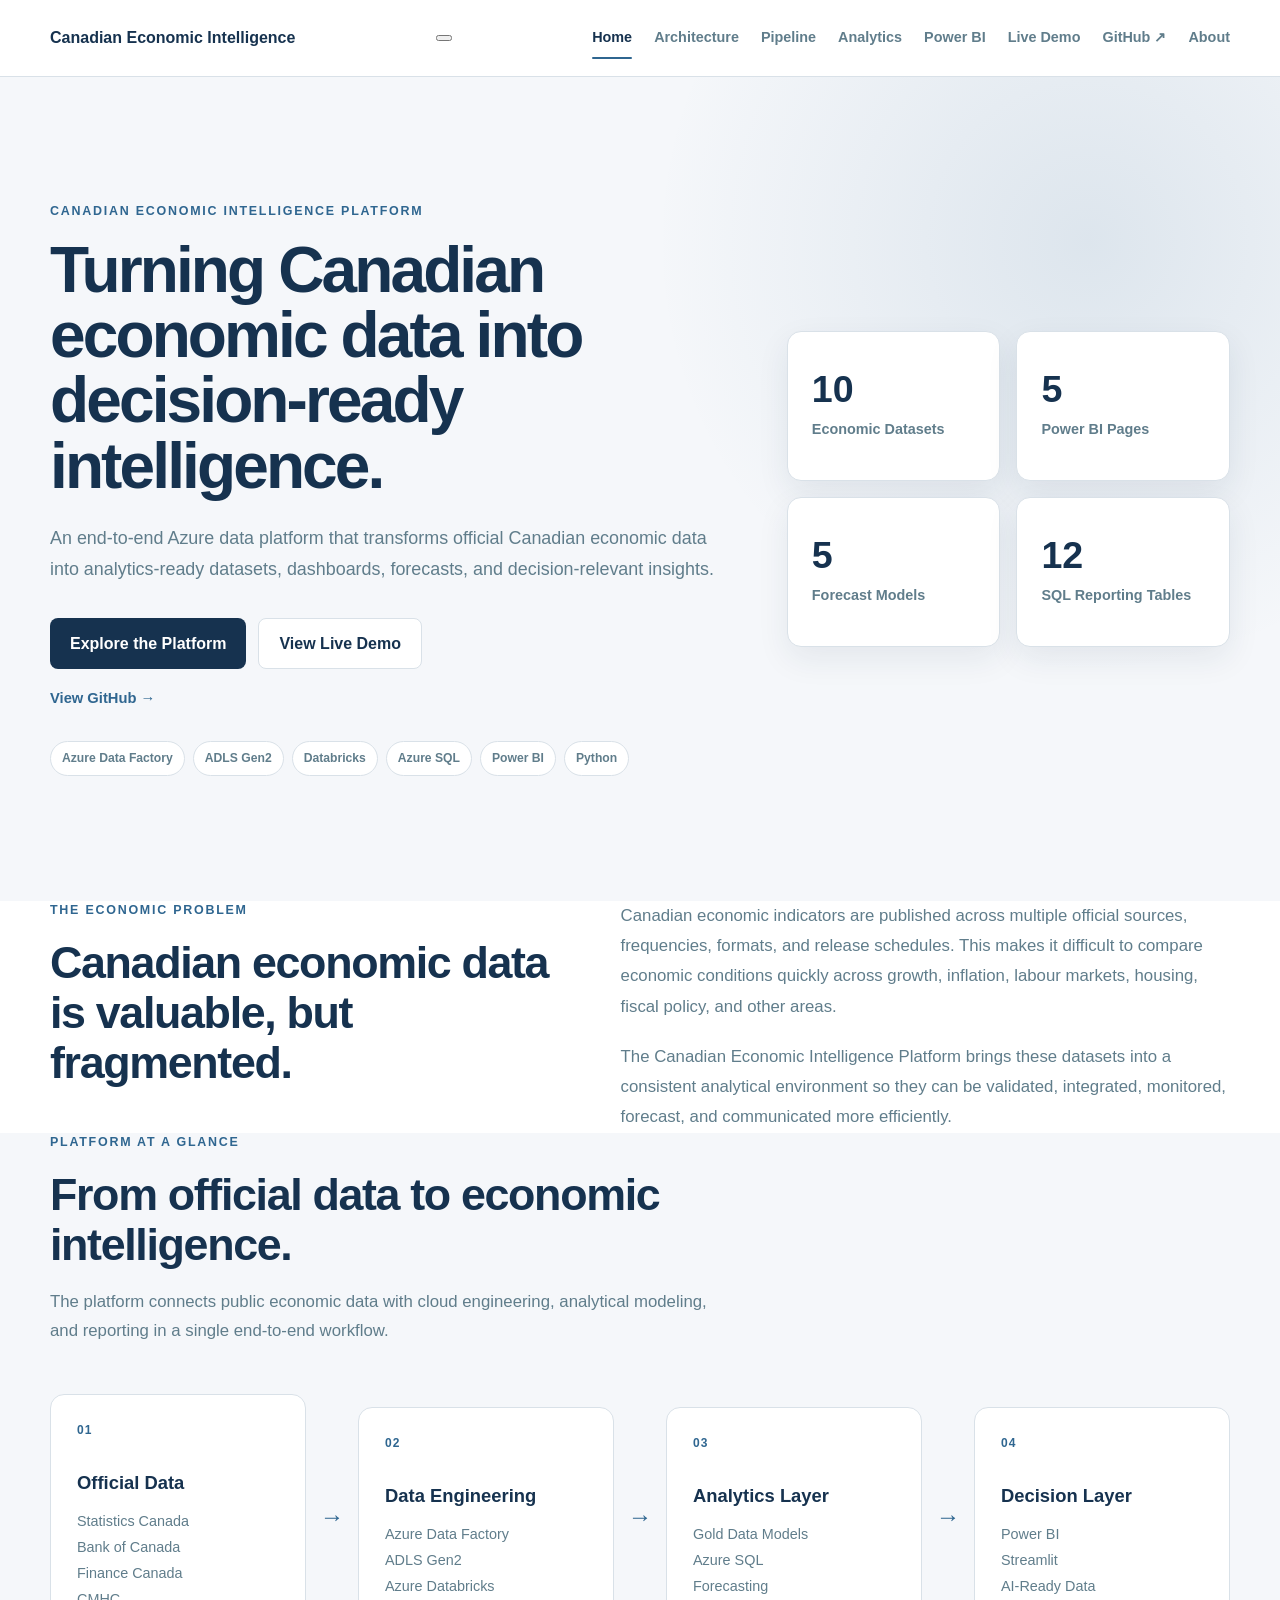
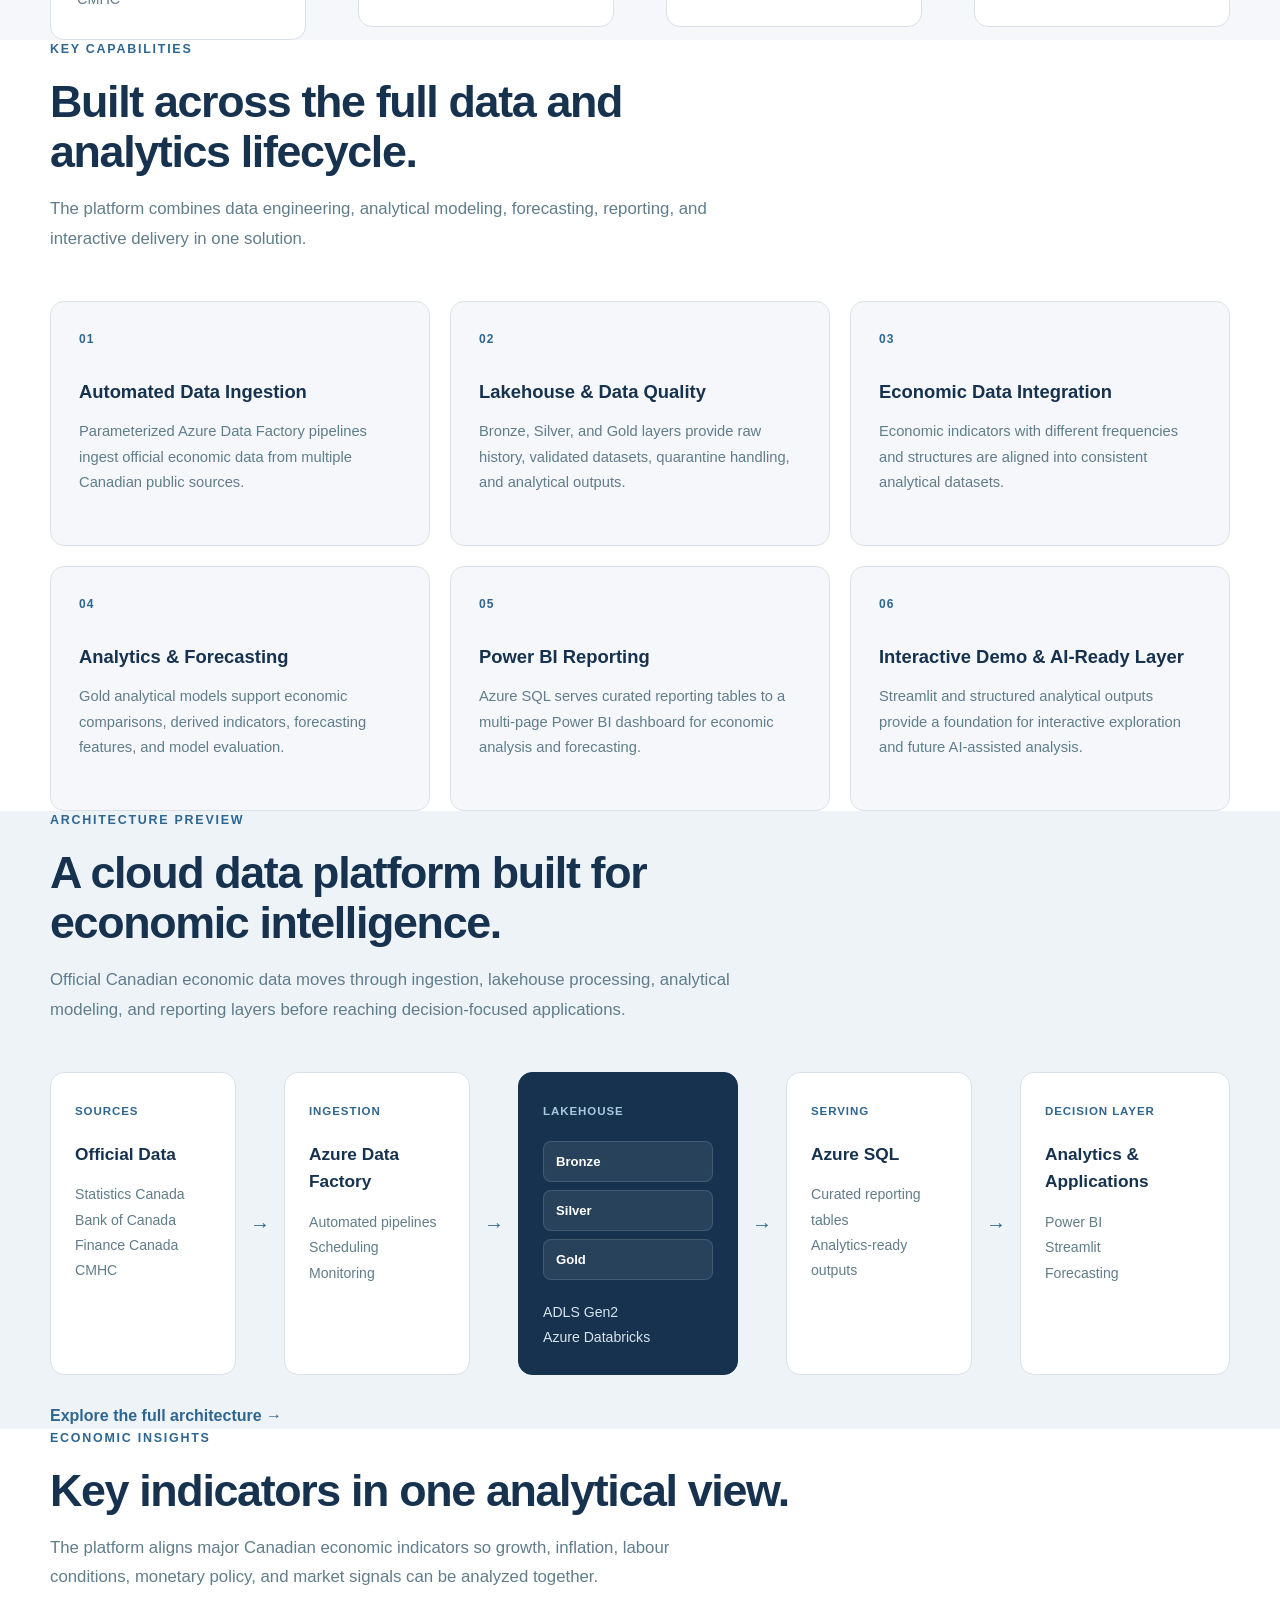
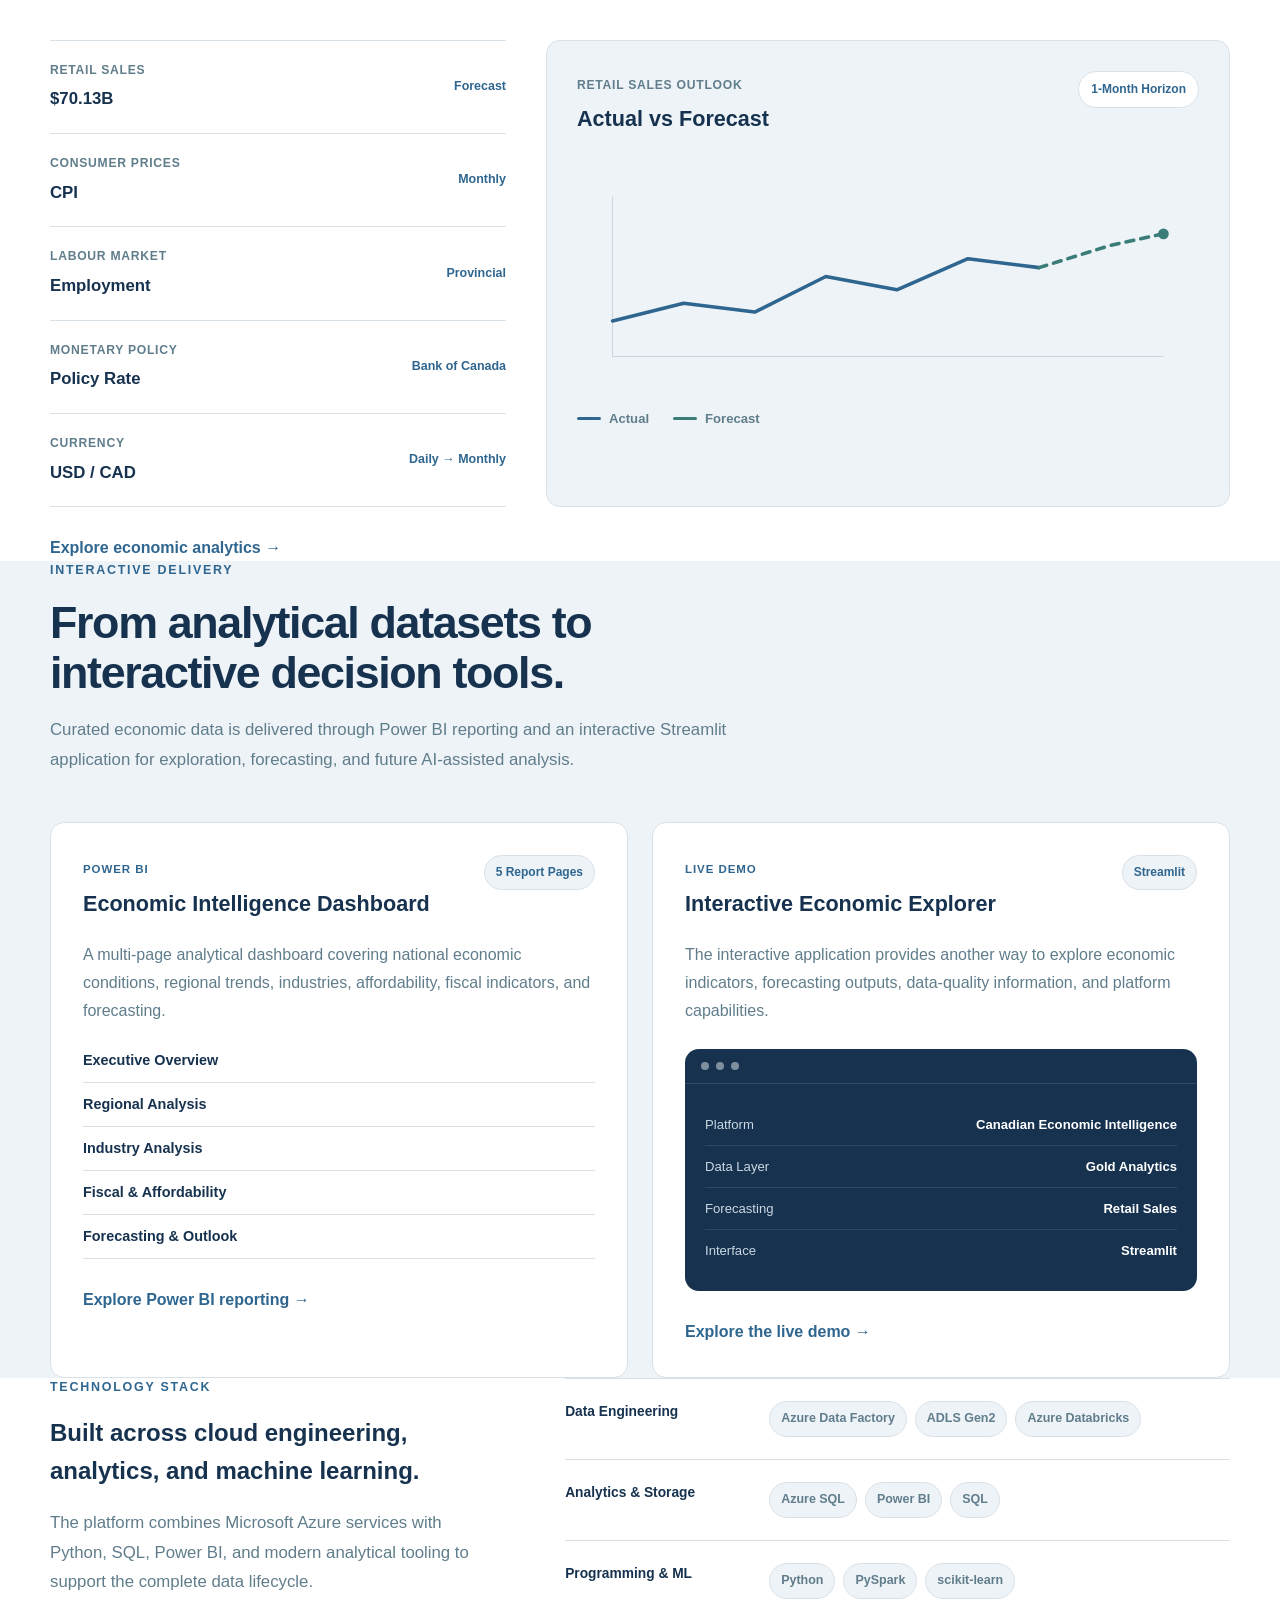
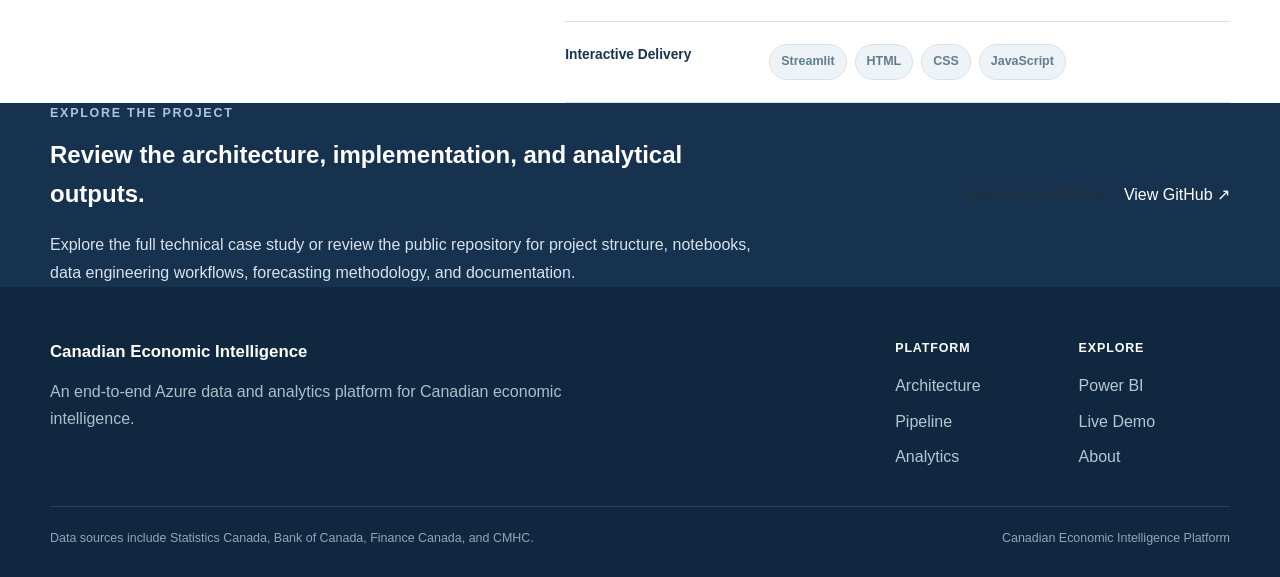
==== index.html @ cadb87ea "Add portfolio website and Streamlit app" ====
<!DOCTYPE html>
<html lang="en">
<head>
    <meta charset="UTF-8">
    <meta name="viewport" content="width=device-width, initial-scale=1.0">

    <!-- Page metadata -->
    <title>Canadian Economic Intelligence Platform</title>

    <meta
        name="description"
        content="An end-to-end Azure data platform transforming official Canadian economic data into analytics-ready datasets, dashboards, forecasts, and decision-relevant insights."
    >

    <!-- Global styles -->
    <link rel="stylesheet" href="assets/css/styles.css">
    <link rel="stylesheet" href="assets/css/animations.css">
    <link rel="stylesheet" href="assets/css/responsive.css">
</head>

<body>

    <!-- ======================================================
         Site Header and Primary Navigation
         ====================================================== -->
    <header class="site-header">
        <div class="container nav-container">

            <!-- Project brand -->
            <a href="index.html" class="brand">
                Canadian Economic Intelligence
            </a>

            <!-- Mobile navigation control -->
            <button
                class="mobile-menu-toggle"
                type="button"
                aria-label="Open navigation menu"
                aria-controls="main-navigation"
                aria-expanded="false"
            >
                <span></span>
                <span></span>
                <span></span>
            </button>

            <!-- Primary site navigation -->
            <nav
                class="main-nav"
                id="main-navigation"
                aria-label="Primary navigation"
            >
                <a href="index.html" class="active">Home</a>
                <a href="pages/architecture.html">Architecture</a>
                <a href="pages/pipeline.html">Pipeline</a>
                <a href="pages/analytics.html">Analytics</a>
                <a href="pages/powerbi.html">Power BI</a>
                <a href="pages/live-demo.html">Live Demo</a>

                <!-- External repository link -->
                <a
                    href="https://github.com/"
                    target="_blank"
                    rel="noopener noreferrer"
                >
                    GitHub ↗
                </a>

                <a href="pages/about.html">About</a>
            </nav>

        </div>
    </header>


    <!-- ======================================================
         Main Page Content
         ====================================================== -->
    <main>

        <!-- ==================================================
             Hero Section
             Introduces the platform, its purpose, and primary
             navigation actions.
             ================================================== -->
        <section class="hero">
            <div class="container hero-container">

                <!-- Main project introduction -->
                <div class="hero-content">

                    <p class="eyebrow">
                        CANADIAN ECONOMIC INTELLIGENCE PLATFORM
                    </p>

                    <h1>
                        Turning Canadian economic data into decision-ready intelligence.
                    </h1>

                    <p class="hero-description">
                        An end-to-end Azure data platform that transforms official
                        Canadian economic data into analytics-ready datasets,
                        dashboards, forecasts, and decision-relevant insights.
                    </p>

                    <!-- Primary platform actions -->
                    <div class="hero-actions">
                        <a href="#platform" class="btn btn-primary">
                            Explore the Platform
                        </a>

                        <a href="pages/live-demo.html" class="btn btn-secondary">
                            View Live Demo
                        </a>
                    </div>

                    <!-- Secondary repository access -->
                    <a
                        href="https://github.com/"
                        class="github-link"
                        target="_blank"
                        rel="noopener noreferrer"
                    >
                        View GitHub →
                    </a>

                    <!-- Core technologies used across the platform -->
                    <div class="technology-list">
                        <span>Azure Data Factory</span>
                        <span>ADLS Gen2</span>
                        <span>Databricks</span>
                        <span>Azure SQL</span>
                        <span>Power BI</span>
                        <span>Python</span>
                    </div>

                </div>


                <!-- Project summary metrics -->
                <div class="hero-summary">

                    <div class="summary-card">
                        <strong>10</strong>
                        <span>Economic Datasets</span>
                    </div>

                    <div class="summary-card">
                        <strong>5</strong>
                        <span>Power BI Pages</span>
                    </div>

                    <div class="summary-card">
                        <strong>5</strong>
                        <span>Forecast Models</span>
                    </div>

                    <div class="summary-card">
                        <strong>12</strong>
                        <span>SQL Reporting Tables</span>
                    </div>

                </div>

            </div>
        </section>


        <!-- ==================================================
             Economic Problem
             Defines the data fragmentation problem addressed
             by the platform.
             ================================================== -->
        <section class="problem-section">
            <div class="container problem-container">

                <div class="section-heading">

                    <p class="eyebrow">
                        THE ECONOMIC PROBLEM
                    </p>

                    <h2>
                        Canadian economic data is valuable, but fragmented.
                    </h2>

                </div>


                <div class="problem-content">

                    <p>
                        Canadian economic indicators are published across multiple
                        official sources, frequencies, formats, and release schedules.
                        This makes it difficult to compare economic conditions quickly
                        across growth, inflation, labour markets, housing, fiscal policy,
                        and other areas.
                    </p>

                    <p>
                        The Canadian Economic Intelligence Platform brings these datasets
                        into a consistent analytical environment so they can be validated,
                        integrated, monitored, forecast, and communicated more efficiently.
                    </p>

                </div>

            </div>
        </section>


        <!-- ======================================================
             Platform at a glance
             ====================================================== -->
        <section class="platform-section" id="platform">
            <div class="container">

                <div class="section-heading platform-heading">
                    <p class="eyebrow">
                        PLATFORM AT A GLANCE
                    </p>

                    <h2>
                        From official data to economic intelligence.
                    </h2>

                    <p class="section-description">
                        The platform connects public economic data with cloud engineering,
                        analytical modeling, and reporting in a single end-to-end workflow.
                    </p>
                </div>

                <div class="platform-flow">

                    <article class="platform-stage">
                        <span class="stage-number">01</span>

                        <h3>Official Data</h3>

                        <p>
                            Statistics Canada<br>
                            Bank of Canada<br>
                            Finance Canada<br>
                            CMHC
                        </p>
                    </article>

                    <div class="flow-arrow" aria-hidden="true">
                        →
                    </div>

                    <article class="platform-stage">
                        <span class="stage-number">02</span>

                        <h3>Data Engineering</h3>

                        <p>
                            Azure Data Factory<br>
                            ADLS Gen2<br>
                            Azure Databricks
                        </p>
                    </article>

                    <div class="flow-arrow" aria-hidden="true">
                        →
                    </div>

                    <article class="platform-stage">
                        <span class="stage-number">03</span>

                        <h3>Analytics Layer</h3>

                        <p>
                            Gold Data Models<br>
                            Azure SQL<br>
                            Forecasting
                        </p>
                    </article>

                    <div class="flow-arrow" aria-hidden="true">
                        →
                    </div>

                    <article class="platform-stage">
                        <span class="stage-number">04</span>

                        <h3>Decision Layer</h3>

                        <p>
                            Power BI<br>
                            Streamlit<br>
                            AI-Ready Data
                        </p>
                    </article>

                </div>

            </div>
        </section>


        <!-- ======================================================
             Key capabilities
             ====================================================== -->
        <section class="capabilities-section">
            <div class="container">

                <div class="section-heading capabilities-heading">
                    <p class="eyebrow">
                        KEY CAPABILITIES
                    </p>

                    <h2>
                        Built across the full data and analytics lifecycle.
                    </h2>

                    <p class="section-description">
                        The platform combines data engineering, analytical modeling,
                        forecasting, reporting, and interactive delivery in one solution.
                    </p>
                </div>

                <div class="capabilities-grid">

                    <article class="capability-card">
                        <span class="capability-number">01</span>

                        <h3>
                            Automated Data Ingestion
                        </h3>

                        <p>
                            Parameterized Azure Data Factory pipelines ingest official
                            economic data from multiple Canadian public sources.
                        </p>
                    </article>

                    <article class="capability-card">
                        <span class="capability-number">02</span>

                        <h3>
                            Lakehouse &amp; Data Quality
                        </h3>

                        <p>
                            Bronze, Silver, and Gold layers provide raw history,
                            validated datasets, quarantine handling, and analytical outputs.
                        </p>
                    </article>

                    <article class="capability-card">
                        <span class="capability-number">03</span>

                        <h3>
                            Economic Data Integration
                        </h3>

                        <p>
                            Economic indicators with different frequencies and structures
                            are aligned into consistent analytical datasets.
                        </p>
                    </article>

                    <article class="capability-card">
                        <span class="capability-number">04</span>

                        <h3>
                            Analytics &amp; Forecasting
                        </h3>

                        <p>
                            Gold analytical models support economic comparisons,
                            derived indicators, forecasting features, and model evaluation.
                        </p>
                    </article>

                    <article class="capability-card">
                        <span class="capability-number">05</span>

                        <h3>
                            Power BI Reporting
                        </h3>

                        <p>
                            Azure SQL serves curated reporting tables to a multi-page
                            Power BI dashboard for economic analysis and forecasting.
                        </p>
                    </article>

                    <article class="capability-card">
                        <span class="capability-number">06</span>

                        <h3>
                            Interactive Demo &amp; AI-Ready Layer
                        </h3>

                        <p>
                            Streamlit and structured analytical outputs provide a foundation
                            for interactive exploration and future AI-assisted analysis.
                        </p>
                    </article>

                </div>

            </div>
        </section>

                <!-- ======================================================
             Architecture Preview
             Summarizes the end-to-end cloud data flow from
             official sources to analytical applications.
             ====================================================== -->
        <section class="architecture-preview">
            <div class="container">

                <div class="section-heading architecture-preview-heading">
                    <p class="eyebrow">
                        ARCHITECTURE PREVIEW
                    </p>

                    <h2>
                        A cloud data platform built for economic intelligence.
                    </h2>

                    <p class="section-description">
                        Official Canadian economic data moves through ingestion,
                        lakehouse processing, analytical modeling, and reporting layers
                        before reaching decision-focused applications.
                    </p>
                </div>

                <div class="architecture-flow">

                    <div class="architecture-node">
                        <span class="architecture-label">
                            Sources
                        </span>

                        <h3>
                            Official Data
                        </h3>

                        <p>
                            Statistics Canada<br>
                            Bank of Canada<br>
                            Finance Canada<br>
                            CMHC
                        </p>
                    </div>

                    <div class="architecture-connector" aria-hidden="true">
                        <span>→</span>
                    </div>

                    <div class="architecture-node">
                        <span class="architecture-label">
                            Ingestion
                        </span>

                        <h3>
                            Azure Data Factory
                        </h3>

                        <p>
                            Automated pipelines<br>
                            Scheduling<br>
                            Monitoring
                        </p>
                    </div>

                    <div class="architecture-connector" aria-hidden="true">
                        <span>→</span>
                    </div>

                    <div class="architecture-node architecture-lakehouse">
                        <span class="architecture-label">
                            Lakehouse
                        </span>

                        <div class="lakehouse-layers">
                            <span>Bronze</span>
                            <span>Silver</span>
                            <span>Gold</span>
                        </div>

                        <p>
                            ADLS Gen2<br>
                            Azure Databricks
                        </p>
                    </div>

                    <div class="architecture-connector" aria-hidden="true">
                        <span>→</span>
                    </div>

                    <div class="architecture-node">
                        <span class="architecture-label">
                            Serving
                        </span>

                        <h3>
                            Azure SQL
                        </h3>

                        <p>
                            Curated reporting tables<br>
                            Analytics-ready outputs
                        </p>
                    </div>

                    <div class="architecture-connector" aria-hidden="true">
                        <span>→</span>
                    </div>

                    <div class="architecture-node">
                        <span class="architecture-label">
                            Decision Layer
                        </span>

                        <h3>
                            Analytics &amp; Applications
                        </h3>

                        <p>
                            Power BI<br>
                            Streamlit<br>
                            Forecasting
                        </p>
                    </div>

                </div>

                <a href="pages/architecture.html" class="architecture-link">
                    Explore the full architecture →
                </a>

            </div>
        </section>

        <!-- ======================================================
     Economic insights preview
     ====================================================== -->

<section class="insights-preview">
    <div class="container">

        <div class="section-heading insights-preview-heading">
            <p class="eyebrow">
                ECONOMIC INSIGHTS
            </p>

            <h2>
                Key indicators in one analytical view.
            </h2>

            <p class="section-description">
                The platform aligns major Canadian economic indicators so growth,
                inflation, labour conditions, monetary policy, and market signals
                can be analyzed together.
            </p>
        </div>

        <div class="insights-layout">

            <div class="indicator-list">

                <div class="indicator-row">
                    <div>
                        <span class="indicator-label">Retail Sales</span>
                        <strong>$70.13B</strong>
                    </div>
                    <span class="indicator-note">Forecast</span>
                </div>

                <div class="indicator-row">
                    <div>
                        <span class="indicator-label">Consumer Prices</span>
                        <strong>CPI</strong>
                    </div>
                    <span class="indicator-note">Monthly</span>
                </div>

                <div class="indicator-row">
                    <div>
                        <span class="indicator-label">Labour Market</span>
                        <strong>Employment</strong>
                    </div>
                    <span class="indicator-note">Provincial</span>
                </div>

                <div class="indicator-row">
                    <div>
                        <span class="indicator-label">Monetary Policy</span>
                        <strong>Policy Rate</strong>
                    </div>
                    <span class="indicator-note">Bank of Canada</span>
                </div>

                <div class="indicator-row">
                    <div>
                        <span class="indicator-label">Currency</span>
                        <strong>USD / CAD</strong>
                    </div>
                    <span class="indicator-note">Daily → Monthly</span>
                </div>

            </div>

            <div class="insight-visual">

                <div class="insight-visual-header">
                    <div>
                        <span class="indicator-label">Retail Sales Outlook</span>
                        <h3>Actual vs Forecast</h3>
                    </div>

                    <span class="insight-status">
                        1-Month Horizon
                    </span>
                </div>

                <div class="mini-chart" aria-label="Illustrative retail sales trend">
                    <svg
                        viewBox="0 0 700 260"
                        role="img"
                        aria-labelledby="retail-chart-title retail-chart-desc"
                    >
                        <title id="retail-chart-title">
                            Retail sales actual and forecast preview
                        </title>

                        <desc id="retail-chart-desc">
                            A simplified trend visualization used as a homepage
                            preview of the forecasting capability.
                        </desc>

                        <line x1="40" y1="220" x2="660" y2="220" class="chart-axis"></line>
                        <line x1="40" y1="40" x2="40" y2="220" class="chart-axis"></line>

                        <polyline
                            points="
                                40,180
                                120,160
                                200,170
                                280,130
                                360,145
                                440,110
                                520,120
                            "
                            class="chart-line-actual"
                        ></polyline>

                        <polyline
                            points="
                                520,120
                                600,95
                                660,82
                            "
                            class="chart-line-forecast"
                        ></polyline>

                        <circle cx="660" cy="82" r="6" class="chart-point"></circle>
                    </svg>
                </div>

                <div class="chart-legend">
                    <span>
                        <i class="legend-line actual"></i>
                        Actual
                    </span>

                    <span>
                        <i class="legend-line forecast"></i>
                        Forecast
                    </span>
                </div>

            </div>

        </div>

        <a href="pages/analytics.html" class="architecture-link">
            Explore economic analytics →
        </a>

    </div>
</section>

<!-- ======================================================
     Power BI and live demo preview
     ====================================================== -->

<section class="delivery-preview">
    <div class="container">

        <div class="section-heading delivery-preview-heading">
            <p class="eyebrow">
                INTERACTIVE DELIVERY
            </p>

            <h2>
                From analytical datasets to interactive decision tools.
            </h2>

            <p class="section-description">
                Curated economic data is delivered through Power BI reporting
                and an interactive Streamlit application for exploration,
                forecasting, and future AI-assisted analysis.
            </p>
        </div>

        <div class="delivery-showcase">

            <article class="delivery-panel powerbi-panel">

                <div class="delivery-panel-header">
                    <div>
                        <span class="delivery-label">POWER BI</span>
                        <h3>Economic Intelligence Dashboard</h3>
                    </div>

                    <span class="delivery-status">
                        5 Report Pages
                    </span>
                </div>

                <p class="delivery-description">
                    A multi-page analytical dashboard covering national economic
                    conditions, regional trends, industries, affordability,
                    fiscal indicators, and forecasting.
                </p>

                <div class="report-pages">

                    <span>Executive Overview</span>
                    <span>Regional Analysis</span>
                    <span>Industry Analysis</span>
                    <span>Fiscal &amp; Affordability</span>
                    <span>Forecasting &amp; Outlook</span>

                </div>

                <a href="pages/powerbi.html" class="text-link">
                    Explore Power BI reporting →
                </a>

            </article>

            <article class="delivery-panel demo-panel">

                <div class="delivery-panel-header">
                    <div>
                        <span class="delivery-label">LIVE DEMO</span>
                        <h3>Interactive Economic Explorer</h3>
                    </div>

                    <span class="delivery-status">
                        Streamlit
                    </span>
                </div>

                <p class="delivery-description">
                    The interactive application provides another way to explore
                    economic indicators, forecasting outputs, data-quality
                    information, and platform capabilities.
                </p>

                <div class="demo-terminal" aria-hidden="true">

                    <div class="demo-terminal-header">
                        <span></span>
                        <span></span>
                        <span></span>
                    </div>

                    <div class="demo-terminal-body">

                        <div class="demo-line">
                            <span>Platform</span>
                            <strong>Canadian Economic Intelligence</strong>
                        </div>

                        <div class="demo-line">
                            <span>Data Layer</span>
                            <strong>Gold Analytics</strong>
                        </div>

                        <div class="demo-line">
                            <span>Forecasting</span>
                            <strong>Retail Sales</strong>
                        </div>

                        <div class="demo-line">
                            <span>Interface</span>
                            <strong>Streamlit</strong>
                        </div>

                    </div>

                </div>

                <a href="pages/live-demo.html" class="text-link">
                    Explore the live demo →
                </a>

            </article>

        </div>

    </div>
</section>


<!-- ======================================================
     Technology stack
     ====================================================== -->

<section class="technology-section">
    <div class="container">

        <div class="technology-layout">

            <div class="technology-intro">

                <p class="eyebrow">
                    TECHNOLOGY STACK
                </p>

                <h2>
                    Built across cloud engineering, analytics, and machine learning.
                </h2>

                <p class="section-description">
                    The platform combines Microsoft Azure services with Python,
                    SQL, Power BI, and modern analytical tooling to support the
                    complete data lifecycle.
                </p>

            </div>

            <div class="technology-groups">

                <div class="technology-group">
                    <span class="technology-category">Data Engineering</span>

                    <div class="technology-items">
                        <span>Azure Data Factory</span>
                        <span>ADLS Gen2</span>
                        <span>Azure Databricks</span>
                    </div>
                </div>

                <div class="technology-group">
                    <span class="technology-category">Analytics &amp; Storage</span>

                    <div class="technology-items">
                        <span>Azure SQL</span>
                        <span>Power BI</span>
                        <span>SQL</span>
                    </div>
                </div>

                <div class="technology-group">
                    <span class="technology-category">Programming &amp; ML</span>

                    <div class="technology-items">
                        <span>Python</span>
                        <span>PySpark</span>
                        <span>scikit-learn</span>
                    </div>
                </div>

                <div class="technology-group">
                    <span class="technology-category">Interactive Delivery</span>

                    <div class="technology-items">
                        <span>Streamlit</span>
                        <span>HTML</span>
                        <span>CSS</span>
                        <span>JavaScript</span>
                    </div>
                </div>

            </div>

        </div>

    </div>
</section>


<!-- ======================================================
     Project exploration
     ====================================================== -->

<section class="project-cta">
    <div class="container">

        <div class="project-cta-inner">

            <div class="project-cta-content">

                <p class="eyebrow">
                    EXPLORE THE PROJECT
                </p>

                <h2>
                    Review the architecture, implementation, and analytical outputs.
                </h2>

                <p>
                    Explore the full technical case study or review the public
                    repository for project structure, notebooks, data engineering
                    workflows, forecasting methodology, and documentation.
                </p>

            </div>

            <div class="project-cta-actions">

                <a href="pages/architecture.html" class="button button-primary">
                    Explore the Platform
                </a>

                <a
                    href="#"
                    class="button button-secondary"
                    target="_blank"
                    rel="noopener noreferrer"
                >
                    View GitHub ↗
                </a>

            </div>

        </div>

    </div>
</section>

</main>


<!-- ======================================================
     Site footer
     ====================================================== -->

<footer class="site-footer">
    <div class="container">

        <div class="footer-main">

            <div class="footer-brand">
                <a href="index.html" class="footer-title">
                    Canadian Economic Intelligence
                </a>

                <p>
                    An end-to-end Azure data and analytics platform for
                    Canadian economic intelligence.
                </p>
            </div>

            <div class="footer-navigation">

                <div class="footer-group">
                    <span class="footer-heading">Platform</span>

                    <a href="pages/architecture.html">Architecture</a>
                    <a href="pages/pipeline.html">Pipeline</a>
                    <a href="pages/analytics.html">Analytics</a>
                </div>

                <div class="footer-group">
                    <span class="footer-heading">Explore</span>

                    <a href="pages/powerbi.html">Power BI</a>
                    <a href="pages/live-demo.html">Live Demo</a>
                    <a href="pages/about.html">About</a>
                </div>

            </div>

        </div>

        <div class="footer-bottom">

            <p>
                Data sources include Statistics Canada, Bank of Canada,
                Finance Canada, and CMHC.
            </p>

            <p>
                Canadian Economic Intelligence Platform
            </p>

        </div>

    </div>
</footer>


<script src="assets/js/main.js"></script>

</body>
</html>

    </main>


    <!-- Global JavaScript -->
    <script src="assets/js/main.js"></script>

</body>
</html>
---- assets/css/styles.css ----
/* =========================================================
   Canadian Economic Intelligence Platform
   Core visual system and desktop layout
   ========================================================= */


/* ---------- Design tokens ---------- */

:root {
    --color-background: #f5f7fa;
    --color-surface: #ffffff;
    --color-surface-soft: #eef3f8;

    --color-navy: #16324f;
    --color-blue: #2f6690;
    --color-teal: #3a7d78;

    --color-text: #263238;
    --color-text-secondary: #607d8b;
    --color-border: #d9e1e8;

    --color-positive: #2e7d32;
    --color-negative: #c44e52;

    --shadow-soft: 0 12px 32px rgba(22, 50, 79, 0.08);

    --radius-small: 8px;
    --radius-medium: 14px;
    --radius-large: 20px;

    --container-width: 1180px;

    --space-large: 48px;

    --transition-fast: 0.2s ease;
    --transition-standard: 0.3s ease;
}


/* ---------- Base ---------- */

* {
    box-sizing: border-box;
}

html {
    scroll-behavior: smooth;
}

body {
    margin: 0;

    font-family: "Segoe UI", Arial, sans-serif;
    line-height: 1.6;

    background: var(--color-background);
    color: var(--color-text);
}

img {
    display: block;
    max-width: 100%;
}

a {
    color: inherit;
    text-decoration: none;
}

button,
input,
select,
textarea {
    font: inherit;
}


/* ---------- Accessibility ---------- */

a:focus-visible,
button:focus-visible {
    outline: 3px solid rgba(47, 102, 144, 0.35);
    outline-offset: 3px;
}


/* ---------- Shared layout ---------- */

.container {
    width: min(var(--container-width), calc(100% - 40px));
    margin: 0 auto;
}


/* ---------- Header and navigation ---------- */

.site-header {
    position: sticky;
    top: 0;
    z-index: 1000;

    background: rgba(255, 255, 255, 0.96);
    border-bottom: 1px solid var(--color-border);
    backdrop-filter: blur(12px);
}

.nav-container {
    min-height: 76px;

    display: flex;
    align-items: center;
    justify-content: space-between;

    gap: 32px;
}

.brand {
    flex-shrink: 0;

    color: var(--color-navy);

    font-size: 1rem;
    font-weight: 700;

    white-space: nowrap;
}

.main-nav {
    display: flex;
    align-items: center;

    gap: 22px;
}

.main-nav a {
    position: relative;

    color: var(--color-text-secondary);

    font-size: 0.9rem;
    font-weight: 600;

    transition:
        color var(--transition-fast),
        transform var(--transition-fast);
}

.main-nav a:hover {
    color: var(--color-navy);
}

.main-nav a.active {
    color: var(--color-navy);
}

/* Highlights the currently active page in the primary navigation. */
.main-nav a.active::after {
    content: "";

    position: absolute;
    left: 0;
    right: 0;
    bottom: -9px;

    height: 2px;

    background: var(--color-blue);
    border-radius: 999px;
}


/* ---------- Hero ---------- */

.hero {
    min-height: calc(100vh - 76px);

    display: flex;
    align-items: center;

    padding: 96px 0;

    background:
        radial-gradient(
            circle at 85% 20%,
            rgba(47, 102, 144, 0.12),
            transparent 34%
        ),
        var(--color-background);
}

.hero-container {
    display: grid;
    grid-template-columns: minmax(0, 1.2fr) minmax(320px, 0.8fr);

    align-items: center;

    gap: 72px;
}


/* ---------- Hero content ---------- */

.hero-content {
    max-width: 720px;
}

.eyebrow {
    margin: 0 0 16px;

    color: var(--color-blue);

    font-size: 0.78rem;
    font-weight: 800;
    letter-spacing: 0.14em;
}

.hero h1 {
    margin: 0 0 24px;

    color: var(--color-navy);

    font-size: clamp(2.8rem, 5vw, 4.8rem);
    line-height: 1.02;
    letter-spacing: -0.045em;
}

.hero-description {
    max-width: 680px;

    margin: 0;

    color: var(--color-text-secondary);

    font-size: 1.12rem;
    line-height: 1.75;
}


/* ---------- Hero actions ---------- */

.hero-actions {
    display: flex;
    flex-wrap: wrap;

    gap: 12px;

    margin-top: 32px;
}

.btn {
    display: inline-flex;
    align-items: center;
    justify-content: center;

    min-height: 48px;

    padding: 12px 20px;

    border: none;
    border-radius: var(--radius-small);

    font-weight: 700;

    cursor: pointer;

    transition:
        transform var(--transition-fast),
        box-shadow var(--transition-fast),
        background var(--transition-fast);
}

.btn:hover {
    transform: translateY(-2px);
}

.btn-primary {
    background: var(--color-navy);
    color: #ffffff;
}

.btn-primary:hover {
    box-shadow: var(--shadow-soft);
}

.btn-secondary {
    background: var(--color-surface);
    color: var(--color-navy);

    border: 1px solid var(--color-border);
}

.btn-secondary:hover {
    box-shadow: var(--shadow-soft);
}

.github-link {
    display: inline-block;

    margin-top: 18px;

    color: var(--color-blue);

    font-size: 0.92rem;
    font-weight: 700;

    transition:
        color var(--transition-fast),
        transform var(--transition-fast);
}

.github-link:hover {
    color: var(--color-navy);
    transform: translateX(3px);
}


/* ---------- Technology tags ---------- */

.technology-list {
    display: flex;
    flex-wrap: wrap;

    gap: 8px;

    margin-top: 30px;
}

.technology-list span {
    padding: 7px 11px;

    background: var(--color-surface);

    border: 1px solid var(--color-border);
    border-radius: 999px;

    color: var(--color-text-secondary);

    font-size: 0.76rem;
    font-weight: 600;
}


/* ---------- Platform summary ---------- */

.hero-summary {
    display: grid;
    grid-template-columns: repeat(2, minmax(0, 1fr));

    gap: 16px;
}

.summary-card {
    min-height: 150px;

    display: flex;
    flex-direction: column;
    justify-content: center;

    padding: 24px;

    background: var(--color-surface);

    border: 1px solid var(--color-border);
    border-radius: var(--radius-medium);

    box-shadow: var(--shadow-soft);

    transition:
        transform var(--transition-standard),
        border-color var(--transition-standard);
}

.summary-card:hover {
    transform: translateY(-4px);

    border-color: rgba(47, 102, 144, 0.45);
}

.summary-card strong {
    color: var(--color-navy);

    font-size: 2.35rem;
    line-height: 1;
}

.summary-card span {
    margin-top: 10px;

    color: var(--color-text-secondary);

    font-size: 0.9rem;
    font-weight: 600;
}


/* ---------- Economic problem section ---------- */

.problem-section {
    background: var(--color-surface);
}

.problem-container {
    display: grid;
    grid-template-columns: minmax(0, 0.9fr) minmax(0, 1.1fr);

    gap: 72px;
    align-items: start;
}

.section-heading {
    max-width: 620px;
}

.section-heading h2 {
    margin: 0;

    color: var(--color-navy);

    font-size: clamp(2rem, 3.5vw, 3rem);
    line-height: 1.12;
    letter-spacing: -0.03em;
}

.problem-content {
    max-width: 680px;
}

.problem-content p {
    margin: 0 0 20px;

    color: var(--color-text-secondary);

    font-size: 1.05rem;
    line-height: 1.8;
}

.problem-content p:last-child {
    margin-bottom: 0;
}


/* ---------- Platform at a glance ---------- */

.platform-section {
    background: var(--color-background);
}

.platform-heading {
    max-width: 720px;
    margin-bottom: var(--space-large);
}

.section-description {
    max-width: 680px;

    margin: 18px 0 0;

    color: var(--color-text-secondary);

    font-size: 1.05rem;
    line-height: 1.75;
}

.platform-flow {
    display: grid;
    grid-template-columns:
        minmax(0, 1fr)
        auto
        minmax(0, 1fr)
        auto
        minmax(0, 1fr)
        auto
        minmax(0, 1fr);

    align-items: center;
    gap: 14px;
}

.platform-stage {
    min-height: 220px;

    padding: 26px;

    background: var(--color-surface);

    border: 1px solid var(--color-border);
    border-radius: var(--radius-medium);

    transition:
        transform var(--transition-standard),
        border-color var(--transition-standard),
        box-shadow var(--transition-standard);
}

.platform-stage:hover {
    transform: translateY(-4px);

    border-color: rgba(47, 102, 144, 0.4);
    box-shadow: var(--shadow-soft);
}

.stage-number {
    display: block;

    margin-bottom: 28px;

    color: var(--color-blue);

    font-size: 0.75rem;
    font-weight: 800;
    letter-spacing: 0.08em;
}

.platform-stage h3 {
    margin: 0 0 12px;

    color: var(--color-navy);

    font-size: 1.15rem;
}

.platform-stage p {
    margin: 0;

    color: var(--color-text-secondary);

    font-size: 0.9rem;
    line-height: 1.8;
}

.flow-arrow {
    color: var(--color-blue);

    font-size: 1.5rem;
    font-weight: 600;
}


/* ---------- Key capabilities ---------- */

.capabilities-section {
    background: var(--color-surface);
}

.capabilities-heading {
    max-width: 760px;
    margin-bottom: var(--space-large);
}

.capabilities-grid {
    display: grid;
    grid-template-columns: repeat(3, minmax(0, 1fr));

    gap: 20px;
}

.capability-card {
    min-height: 245px;

    display: flex;
    flex-direction: column;

    padding: 28px;

    background: var(--color-background);

    border: 1px solid var(--color-border);
    border-radius: var(--radius-medium);

    transition:
        transform var(--transition-standard),
        border-color var(--transition-standard),
        box-shadow var(--transition-standard);
}

.capability-card:hover {
    transform: translateY(-4px);

    border-color: rgba(47, 102, 144, 0.4);
    box-shadow: var(--shadow-soft);
}

.capability-number {
    margin-bottom: 28px;

    color: var(--color-blue);

    font-size: 0.75rem;
    font-weight: 800;
    letter-spacing: 0.08em;
}

.capability-card h3 {
    margin: 0 0 12px;

    color: var(--color-navy);

    font-size: 1.15rem;
}

.capability-card p {
    margin: 0;

    color: var(--color-text-secondary);

    font-size: 0.92rem;
    line-height: 1.75;
}
/* ---------- Architecture preview ---------- */

.architecture-preview {
    background: var(--color-surface-soft);
}

.architecture-preview-heading {
    max-width: 760px;
    margin-bottom: var(--space-large);
}

.architecture-flow {
    display: grid;
    grid-template-columns:
        minmax(170px, 1fr)
        auto
        minmax(180px, 1fr)
        auto
        minmax(220px, 1.15fr)
        auto
        minmax(180px, 1fr)
        auto
        minmax(210px, 1.1fr);
    align-items: stretch;
    gap: 14px;
}

.architecture-node {
    min-height: 220px;
    padding: 24px;
    background: var(--color-surface);
    border: 1px solid var(--color-border);
    border-radius: var(--radius-medium);
}

.architecture-label {
    display: inline-block;
    margin-bottom: 20px;
    color: var(--color-blue);
    font-size: 0.72rem;
    font-weight: 800;
    letter-spacing: 0.08em;
    text-transform: uppercase;
}

.architecture-node h3 {
    margin: 0 0 14px;
    color: var(--color-navy);
    font-size: 1.08rem;
}

.architecture-node p {
    margin: 0;
    color: var(--color-text-secondary);
    font-size: 0.88rem;
    line-height: 1.8;
}

.architecture-connector {
    display: flex;
    align-items: center;
    justify-content: center;
    color: var(--color-blue);
    font-size: 1.25rem;
    font-weight: 700;
}

.architecture-lakehouse {
    background: var(--color-navy);
    border-color: var(--color-navy);
}

.architecture-lakehouse .architecture-label {
    color: #a9c7df;
}

.architecture-lakehouse p {
    color: #d7e2ec;
}

.lakehouse-layers {
    display: grid;
    gap: 8px;
    margin-bottom: 20px;
}

.lakehouse-layers span {
    display: block;
    padding: 9px 12px;
    background: rgba(255, 255, 255, 0.08);
    border: 1px solid rgba(255, 255, 255, 0.12);
    border-radius: var(--radius-small);
    color: #ffffff;
    font-size: 0.82rem;
    font-weight: 700;
}

.architecture-link {
    display: inline-flex;
    margin-top: 28px;
    color: var(--color-blue);
    font-weight: 700;
    text-decoration: none;
}

.architecture-link:hover {
    text-decoration: underline;
}

/* ---------- Economic insights preview ---------- */

.insights-preview {
    background: var(--color-surface);
}

.insights-preview-heading {
    max-width: 760px;
    margin-bottom: var(--space-large);
}

.insights-layout {
    display: grid;
    grid-template-columns: minmax(280px, 0.8fr) minmax(0, 1.2fr);
    gap: 40px;
    align-items: stretch;
}

.indicator-list {
    border-top: 1px solid var(--color-border);
}

.indicator-row {
    display: flex;
    justify-content: space-between;
    gap: 24px;
    padding: 20px 0;
    border-bottom: 1px solid var(--color-border);
}

.indicator-row > div {
    display: grid;
    gap: 6px;
}

.indicator-label {
    color: var(--color-text-secondary);
    font-size: 0.76rem;
    font-weight: 700;
    letter-spacing: 0.06em;
    text-transform: uppercase;
}

.indicator-row strong {
    color: var(--color-navy);
    font-size: 1.05rem;
}

.indicator-note {
    align-self: center;
    color: var(--color-blue);
    font-size: 0.78rem;
    font-weight: 700;
    text-align: right;
}

.insight-visual {
    padding: 30px;
    background: var(--color-surface-soft);
    border: 1px solid var(--color-border);
    border-radius: var(--radius-medium);
}

.insight-visual-header {
    display: flex;
    justify-content: space-between;
    align-items: flex-start;
    gap: 24px;
    margin-bottom: 24px;
}

.insight-visual-header h3 {
    margin: 6px 0 0;
    color: var(--color-navy);
    font-size: 1.35rem;
}

.insight-status {
    padding: 8px 12px;
    background: var(--color-surface);
    border: 1px solid var(--color-border);
    border-radius: 999px;
    color: var(--color-blue);
    font-size: 0.75rem;
    font-weight: 700;
    white-space: nowrap;
}

.mini-chart {
    width: 100%;
}

.mini-chart svg {
    display: block;
    width: 100%;
    height: auto;
}

.chart-axis {
    stroke: #c7d1db;
    stroke-width: 1;
}

.chart-line-actual {
    fill: none;
    stroke: var(--color-blue);
    stroke-width: 4;
    stroke-linecap: round;
    stroke-linejoin: round;
}

.chart-line-forecast {
    fill: none;
    stroke: var(--color-teal);
    stroke-width: 4;
    stroke-linecap: round;
    stroke-linejoin: round;
    stroke-dasharray: 9 8;
}

.chart-point {
    fill: var(--color-teal);
}

.chart-legend {
    display: flex;
    gap: 24px;
    margin-top: 16px;
    color: var(--color-text-secondary);
    font-size: 0.82rem;
    font-weight: 600;
}

.chart-legend span {
    display: inline-flex;
    align-items: center;
    gap: 8px;
}

.legend-line {
    width: 24px;
    height: 3px;
    border-radius: 999px;
}

.legend-line.actual {
    background: var(--color-blue);
}

.legend-line.forecast {
    background: var(--color-teal);
}

/* ---------- Interactive delivery preview ---------- */

.delivery-preview {
    background: var(--color-surface-soft);
}

.delivery-preview-heading {
    max-width: 760px;
    margin-bottom: var(--space-large);
}

.delivery-showcase {
    display: grid;
    grid-template-columns: repeat(2, minmax(0, 1fr));
    gap: 24px;
}

.delivery-panel {
    padding: 32px;
    background: var(--color-surface);
    border: 1px solid var(--color-border);
    border-radius: var(--radius-medium);
}

.delivery-panel-header {
    display: flex;
    justify-content: space-between;
    align-items: flex-start;
    gap: 24px;
    margin-bottom: 20px;
}

.delivery-label {
    display: inline-block;
    margin-bottom: 8px;
    color: var(--color-blue);
    font-size: 0.72rem;
    font-weight: 800;
    letter-spacing: 0.08em;
}

.delivery-panel h3 {
    margin: 0;
    color: var(--color-navy);
    font-size: 1.35rem;
}

.delivery-status {
    padding: 7px 11px;
    background: var(--color-surface-soft);
    border: 1px solid var(--color-border);
    border-radius: 999px;
    color: var(--color-blue);
    font-size: 0.75rem;
    font-weight: 700;
    white-space: nowrap;
}

.delivery-description {
    margin: 0 0 24px;
    color: var(--color-text-secondary);
    line-height: 1.75;
}

.report-pages {
    display: grid;
    gap: 10px;
    margin-bottom: 28px;
}

.report-pages span {
    padding-bottom: 10px;
    border-bottom: 1px solid var(--color-border);
    color: var(--color-navy);
    font-size: 0.9rem;
    font-weight: 600;
}

.demo-terminal {
    margin-bottom: 28px;
    overflow: hidden;
    background: var(--color-navy);
    border-radius: var(--radius-medium);
}

.demo-terminal-header {
    display: flex;
    gap: 7px;
    padding: 13px 16px;
    border-bottom: 1px solid rgba(255, 255, 255, 0.12);
}

.demo-terminal-header span {
    width: 8px;
    height: 8px;
    border-radius: 50%;
    background: rgba(255, 255, 255, 0.45);
}

.demo-terminal-body {
    padding: 20px;
}

.demo-line {
    display: flex;
    justify-content: space-between;
    gap: 20px;
    padding: 10px 0;
    border-bottom: 1px solid rgba(255, 255, 255, 0.1);
    color: #cbd8e3;
    font-size: 0.82rem;
}

.demo-line:last-child {
    border-bottom: 0;
}

.demo-line strong {
    color: #ffffff;
    text-align: right;
}

.text-link {
    display: inline-flex;
    color: var(--color-blue);
    font-weight: 700;
    text-decoration: none;
}

.text-link:hover {
    text-decoration: underline;
}


/* ---------- Technology stack ---------- */

.technology-section {
    background: var(--color-surface);
}

.technology-layout {
    display: grid;
    grid-template-columns: minmax(0, 0.8fr) minmax(0, 1.2fr);
    gap: 72px;
    align-items: start;
}

.technology-intro {
    max-width: 520px;
}

.technology-intro h2 {
    margin: 12px 0 18px;
    color: var(--color-navy);
}

.technology-groups {
    border-top: 1px solid var(--color-border);
}

.technology-group {
    display: grid;
    grid-template-columns: 180px 1fr;
    gap: 24px;
    padding: 22px 0;
    border-bottom: 1px solid var(--color-border);
}

.technology-category {
    color: var(--color-navy);
    font-size: 0.86rem;
    font-weight: 700;
}

.technology-items {
    display: flex;
    flex-wrap: wrap;
    gap: 8px;
}

.technology-items span {
    padding: 7px 11px;
    background: var(--color-surface-soft);
    border: 1px solid var(--color-border);
    border-radius: 999px;
    color: var(--color-text-secondary);
    font-size: 0.78rem;
    font-weight: 600;
}


/* ---------- Project call to action ---------- */

.project-cta {
    background: var(--color-navy);
}

.project-cta-inner {
    display: flex;
    justify-content: space-between;
    align-items: center;
    gap: 48px;
}

.project-cta-content {
    max-width: 720px;
}

.project-cta .eyebrow {
    color: #a9c7df;
}

.project-cta h2 {
    margin: 12px 0 18px;
    color: #ffffff;
}

.project-cta p {
    margin: 0;
    color: #d7e2ec;
    line-height: 1.75;
}

.project-cta-actions {
    display: flex;
    flex-wrap: wrap;
    gap: 12px;
}

.project-cta .button-secondary {
    color: #ffffff;
    border-color: rgba(255, 255, 255, 0.35);
}


/* ---------- Site footer ---------- */

.site-footer {
    background: #10283f;
    color: #c7d4df;
}

.footer-main {
    display: grid;
    grid-template-columns: minmax(0, 1.4fr) minmax(320px, 0.6fr);
    gap: 64px;
    padding: 52px 0 36px;
}

.footer-title {
    display: inline-block;
    margin-bottom: 12px;
    color: #ffffff;
    font-size: 1.05rem;
    font-weight: 800;
    text-decoration: none;
}

.footer-brand p {
    max-width: 520px;
    margin: 0;
    color: #aebdca;
    line-height: 1.7;
}

.footer-navigation {
    display: grid;
    grid-template-columns: repeat(2, minmax(0, 1fr));
    gap: 32px;
}

.footer-group {
    display: grid;
    gap: 10px;
}

.footer-heading {
    margin-bottom: 4px;
    color: #ffffff;
    font-size: 0.78rem;
    font-weight: 800;
    letter-spacing: 0.07em;
    text-transform: uppercase;
}

.footer-group a {
    color: #b7c6d3;
    text-decoration: none;
}

.footer-group a:hover {
    color: #ffffff;
}

.footer-bottom {
    display: flex;
    justify-content: space-between;
    gap: 24px;
    padding: 22px 0 28px;
    border-top: 1px solid rgba(255, 255, 255, 0.12);
}

.footer-bottom p {
    margin: 0;
    color: #90a5b7;
    font-size: 0.78rem;
}

/* =========================================================
   PAGE: Architecture
   SECTION: Inner page hero
   ========================================================= */

.inner-page-hero {
    background: var(--color-surface-soft);
}

.inner-page-hero-content {
    max-width: 840px;
}

.inner-page-hero h1 {
    margin: 12px 0 20px;
    color: var(--color-navy);
    font-size: clamp(2.7rem, 5vw, 4.8rem);
    line-height: 1.05;
    letter-spacing: -0.04em;
}

.inner-page-description {
    max-width: 760px;
    margin: 0;
    color: var(--color-text-secondary);
    font-size: 1.05rem;
    line-height: 1.8;
}

.architecture-summary-strip {
    display: grid;
    grid-template-columns: repeat(4, minmax(0, 1fr));
    margin-top: 52px;
    border-top: 1px solid var(--color-border);
    border-bottom: 1px solid var(--color-border);
}

.architecture-summary-item {
    padding: 22px 20px;
    border-right: 1px solid var(--color-border);
}

.architecture-summary-item:last-child {
    border-right: 0;
}

.architecture-summary-item span {
    display: block;
    margin-bottom: 6px;
    color: var(--color-text-secondary);
    font-size: 0.75rem;
    font-weight: 700;
    letter-spacing: 0.06em;
    text-transform: uppercase;
}

.architecture-summary-item strong {
    color: var(--color-navy);
    font-size: 0.95rem;
}


/* ---------- End-to-end architecture ---------- */

.architecture-system-section {
    background: var(--color-surface);
}

.architecture-system-heading {
    max-width: 820px;
    margin-bottom: var(--space-large);
}

.architecture-system {
    display: grid;
    grid-template-columns:
        minmax(150px, 1fr)
        auto
        minmax(150px, 1fr)
        auto
        minmax(170px, 1fr)
        auto
        minmax(150px, 1fr)
        auto
        minmax(170px, 1fr);
    gap: 12px;
    align-items: stretch;
}

.architecture-stage {
    min-height: 190px;
    display: flex;
    flex-direction: column;
    align-items: flex-start;
    padding: 22px;
    text-align: left;
    background: var(--color-surface-soft);
    border: 1px solid var(--color-border);
    border-radius: var(--radius-medium);
    cursor: pointer;
    transition:
        transform var(--transition-standard),
        border-color var(--transition-standard),
        background var(--transition-standard),
        box-shadow var(--transition-standard);
}

.architecture-stage:hover {
    transform: translateY(-3px);
    border-color: rgba(47, 102, 144, 0.45);
    box-shadow: var(--shadow-soft);
}

.architecture-stage.active {
    background: var(--color-navy);
    border-color: var(--color-navy);
}

.architecture-stage-number {
    margin-bottom: 18px;
    color: var(--color-blue);
    font-size: 0.72rem;
    font-weight: 800;
    letter-spacing: 0.08em;
}

.architecture-stage-label {
    margin-bottom: 8px;
    color: var(--color-text-secondary);
    font-size: 0.72rem;
    font-weight: 700;
    letter-spacing: 0.07em;
    text-transform: uppercase;
}

.architecture-stage strong {
    margin-bottom: 12px;
    color: var(--color-navy);
    font-size: 1rem;
    line-height: 1.4;
}

.architecture-stage small {
    margin-top: auto;
    color: var(--color-text-secondary);
    font-size: 0.76rem;
    line-height: 1.55;
}

.architecture-stage.active .architecture-stage-number,
.architecture-stage.active .architecture-stage-label {
    color: #a9c7df;
}

.architecture-stage.active strong {
    color: #ffffff;
}

.architecture-stage.active small {
    color: #d5e0e9;
}

.architecture-system-arrow {
    display: flex;
    align-items: center;
    justify-content: center;
    color: var(--color-blue);
    font-size: 1.2rem;
    font-weight: 700;
}


/* ---------- Architecture detail panel ---------- */

.architecture-detail-panel {
    display: grid;
    grid-template-columns: minmax(0, 0.9fr) minmax(0, 1.1fr);
    gap: 48px;
    margin-top: 28px;
    padding: 32px;
    background: var(--color-surface-soft);
    border: 1px solid var(--color-border);
    border-radius: var(--radius-medium);
}

.architecture-detail-label {
    margin: 0 0 8px;
    color: var(--color-blue);
    font-size: 0.72rem;
    font-weight: 800;
    letter-spacing: 0.08em;
}

.architecture-detail-content h3 {
    margin: 0 0 14px;
    color: var(--color-navy);
    font-size: 1.4rem;
}

.architecture-detail-content p:last-child {
    margin: 0;
    color: var(--color-text-secondary);
    line-height: 1.75;
}

.architecture-detail-grid {
    display: grid;
    grid-template-columns: repeat(2, minmax(0, 1fr));
    gap: 18px;
}

.architecture-detail-grid div {
    padding-bottom: 14px;
    border-bottom: 1px solid var(--color-border);
}

.architecture-detail-grid span {
    display: block;
    margin-bottom: 6px;
    color: var(--color-text-secondary);
    font-size: 0.72rem;
    font-weight: 700;
    letter-spacing: 0.05em;
    text-transform: uppercase;
}

.architecture-detail-grid strong {
    color: var(--color-navy);
    font-size: 0.88rem;
}


/* ---------- Medallion architecture ---------- */

.medallion-section {
    background: var(--color-surface-soft);
}

.medallion-heading {
    max-width: 820px;
    margin-bottom: var(--space-large);
}

.medallion-flow {
    display: grid;
    grid-template-columns:
        minmax(0, 1fr)
        auto
        minmax(0, 1fr)
        auto
        minmax(0, 1fr);
    gap: 18px;
    align-items: stretch;
}

.medallion-layer {
    padding: 30px;
    background: var(--color-surface);
    border: 1px solid var(--color-border);
    border-radius: var(--radius-medium);
}

.medallion-number {
    display: inline-block;
    margin-bottom: 22px;
    color: var(--color-blue);
    font-size: 0.72rem;
    font-weight: 800;
    letter-spacing: 0.08em;
}

.medallion-layer h3 {
    margin: 0 0 14px;
    color: var(--color-navy);
    font-size: 1.4rem;
}

.medallion-layer p {
    margin: 0 0 22px;
    color: var(--color-text-secondary);
    line-height: 1.75;
}

.medallion-layer ul {
    margin: 0;
    padding-left: 18px;
    color: var(--color-text-secondary);
}

.medallion-layer li {
    margin-bottom: 8px;
}

.medallion-arrow {
    display: flex;
    align-items: center;
    justify-content: center;
    color: var(--color-blue);
    font-size: 1.25rem;
}

.silver-layer {
    border-color: rgba(47, 102, 144, 0.3);
}

.gold-layer {
    background: var(--color-navy);
    border-color: var(--color-navy);
}

.gold-layer .medallion-number {
    color: #a9c7df;
}

.gold-layer h3 {
    color: #ffffff;
}

.gold-layer p,
.gold-layer ul {
    color: #d5e0e9;
}


/* ---------- Analytical architecture ---------- */

.analytical-architecture-section {
    background: var(--color-surface);
}

.analytical-architecture-layout {
    display: grid;
    grid-template-columns: minmax(0, 0.8fr) minmax(0, 1.2fr);
    gap: 72px;
    align-items: start;
}

.analytical-architecture-intro {
    max-width: 520px;
}

.analytical-architecture-intro h2 {
    margin: 12px 0 18px;
    color: var(--color-navy);
}

.analytical-architecture-intro p:last-child {
    margin: 0;
    color: var(--color-text-secondary);
    line-height: 1.75;
}

.alignment-rules {
    border-top: 1px solid var(--color-border);
}

.alignment-rule {
    padding: 22px 0;
    border-bottom: 1px solid var(--color-border);
}

.alignment-rule-label {
    display: block;
    margin-bottom: 6px;
    color: var(--color-blue);
    font-size: 0.72rem;
    font-weight: 800;
    letter-spacing: 0.06em;
    text-transform: uppercase;
}

.alignment-rule strong {
    display: block;
    margin-bottom: 8px;
    color: var(--color-navy);
}

.alignment-rule p {
    margin: 0;
    color: var(--color-text-secondary);
    line-height: 1.7;
}


/* ---------- Serving layer ---------- */

.serving-layer-section {
    background: var(--color-surface-soft);
}

.serving-layer-heading {
    max-width: 780px;
    margin-bottom: var(--space-large);
}

.serving-flow {
    display: grid;
    grid-template-columns:
        minmax(180px, 1fr)
        auto
        minmax(180px, 1fr)
        auto
        minmax(260px, 1.4fr);
    gap: 18px;
    align-items: stretch;
}

.serving-source,
.serving-database {
    display: flex;
    flex-direction: column;
    justify-content: center;
    min-height: 170px;
    padding: 24px;
    background: var(--color-surface);
    border: 1px solid var(--color-border);
    border-radius: var(--radius-medium);
}

.serving-source span,
.serving-database span,
.serving-consumers span {
    margin-bottom: 8px;
    color: var(--color-text-secondary);
    font-size: 0.74rem;
    font-weight: 700;
    letter-spacing: 0.05em;
    text-transform: uppercase;
}

.serving-source strong,
.serving-database strong,
.serving-consumers strong {
    color: var(--color-navy);
}

.serving-database small {
    margin-top: 8px;
    color: var(--color-blue);
    font-weight: 700;
}

.serving-consumers {
    display: grid;
    gap: 12px;
}

.serving-consumers div {
    display: flex;
    flex-direction: column;
    justify-content: center;
    padding: 18px 22px;
    background: var(--color-surface);
    border: 1px solid var(--color-border);
    border-radius: var(--radius-small);
}

.serving-connector {
    display: flex;
    align-items: center;
    justify-content: center;
    color: var(--color-blue);
    font-size: 1.2rem;
}


/* ---------- Architecture design principles ---------- */

.architecture-principles-section {
    background: var(--color-surface);
}

.architecture-principles-heading {
    max-width: 820px;
    margin-bottom: var(--space-large);
}

.architecture-principles {
    display: grid;
    grid-template-columns: repeat(4, minmax(0, 1fr));
    border-top: 1px solid var(--color-border);
    border-bottom: 1px solid var(--color-border);
}

.architecture-principle {
    padding: 28px;
    border-right: 1px solid var(--color-border);
}

.architecture-principle:last-child {
    border-right: 0;
}

.architecture-principle span {
    display: block;
    margin-bottom: 26px;
    color: var(--color-blue);
    font-size: 0.72rem;
    font-weight: 800;
}

.architecture-principle h3 {
    margin: 0 0 12px;
    color: var(--color-navy);
    font-size: 1rem;
}

.architecture-principle p {
    margin: 0;
    color: var(--color-text-secondary);
    font-size: 0.88rem;
    line-height: 1.7;
}


/* ---------- Next page ---------- */

.next-page-section {
    background: var(--color-navy);
}

.next-page-inner {
    display: flex;
    justify-content: space-between;
    align-items: center;
    gap: 48px;
}

.next-page-inner > div {
    max-width: 700px;
}

.next-page-section .eyebrow {
    color: #a9c7df;
}

.next-page-section h2 {
    margin: 12px 0 16px;
    color: #ffffff;
}

.next-page-section p {
    margin: 0;
    color: #d5e0e9;
    line-height: 1.75;
}

/* =========================================================
   PAGE: Pipeline
   SECTION: Hero summary strip
   ========================================================= */

.pipeline-summary-strip {
    display: grid;
    grid-template-columns: repeat(4, minmax(0, 1fr));
    margin-top: 52px;
    border-top: 1px solid var(--color-border);
    border-bottom: 1px solid var(--color-border);
}

.pipeline-summary-item {
    padding: 22px 20px;
    border-right: 1px solid var(--color-border);
}

.pipeline-summary-item:last-child {
    border-right: 0;
}

.pipeline-summary-item span {
    display: block;
    margin-bottom: 6px;
    color: var(--color-text-secondary);
    font-size: 0.75rem;
    font-weight: 700;
    letter-spacing: 0.06em;
    text-transform: uppercase;
}

.pipeline-summary-item strong {
    color: var(--color-navy);
    font-size: 0.95rem;
}


/* =========================================================
   PAGE: Pipeline
   SECTION: Interactive pipeline flow
   ========================================================= */

.pipeline-flow-section {
    background: var(--color-surface);
}

.pipeline-flow-heading {
    max-width: 820px;
    margin-bottom: var(--space-large);
}

.pipeline-stage-flow {
    display: grid;
    grid-template-columns:
        minmax(130px, 1fr)
        auto
        minmax(130px, 1fr)
        auto
        minmax(130px, 1fr)
        auto
        minmax(130px, 1fr)
        auto
        minmax(130px, 1fr)
        auto
        minmax(140px, 1fr);
    gap: 10px;
    align-items: stretch;
}

.pipeline-stage {
    min-height: 180px;
    display: flex;
    flex-direction: column;
    align-items: flex-start;
    padding: 20px;
    text-align: left;
    background: var(--color-surface-soft);
    border: 1px solid var(--color-border);
    border-radius: var(--radius-medium);
    cursor: pointer;
    transition:
        transform var(--transition-standard),
        border-color var(--transition-standard),
        background var(--transition-standard),
        box-shadow var(--transition-standard);
}

.pipeline-stage:hover {
    transform: translateY(-3px);
    border-color: rgba(47, 102, 144, 0.45);
    box-shadow: var(--shadow-soft);
}

.pipeline-stage.active {
    background: var(--color-navy);
    border-color: var(--color-navy);
}

.pipeline-stage-number {
    margin-bottom: 18px;
    color: var(--color-blue);
    font-size: 0.72rem;
    font-weight: 800;
    letter-spacing: 0.08em;
}

.pipeline-stage-label {
    margin-bottom: 8px;
    color: var(--color-text-secondary);
    font-size: 0.72rem;
    font-weight: 700;
    letter-spacing: 0.07em;
    text-transform: uppercase;
}

.pipeline-stage strong {
    margin-bottom: 12px;
    color: var(--color-navy);
    font-size: 0.95rem;
    line-height: 1.4;
}

.pipeline-stage small {
    margin-top: auto;
    color: var(--color-text-secondary);
    font-size: 0.75rem;
    line-height: 1.5;
}

.pipeline-stage.active .pipeline-stage-number,
.pipeline-stage.active .pipeline-stage-label {
    color: #a9c7df;
}

.pipeline-stage.active strong {
    color: #ffffff;
}

.pipeline-stage.active small {
    color: #d5e0e9;
}

.pipeline-stage-arrow {
    display: flex;
    align-items: center;
    justify-content: center;
    color: var(--color-blue);
    font-size: 1.15rem;
    font-weight: 700;
}


/* =========================================================
   PAGE: Pipeline
   SECTION: Pipeline detail panel
   ========================================================= */

.pipeline-detail-panel {
    display: grid;
    grid-template-columns: minmax(0, 0.9fr) minmax(0, 1.1fr);
    gap: 48px;
    margin-top: 28px;
    padding: 32px;
    background: var(--color-surface-soft);
    border: 1px solid var(--color-border);
    border-radius: var(--radius-medium);
}

.pipeline-detail-label {
    margin: 0 0 8px;
    color: var(--color-blue);
    font-size: 0.72rem;
    font-weight: 800;
    letter-spacing: 0.08em;
}

.pipeline-detail-content h3 {
    margin: 0 0 14px;
    color: var(--color-navy);
    font-size: 1.4rem;
}

.pipeline-detail-content p:last-child {
    margin: 0;
    color: var(--color-text-secondary);
    line-height: 1.75;
}

.pipeline-detail-grid {
    display: grid;
    grid-template-columns: repeat(2, minmax(0, 1fr));
    gap: 18px;
}

.pipeline-detail-grid div {
    padding-bottom: 14px;
    border-bottom: 1px solid var(--color-border);
}

.pipeline-detail-grid span {
    display: block;
    margin-bottom: 6px;
    color: var(--color-text-secondary);
    font-size: 0.72rem;
    font-weight: 700;
    letter-spacing: 0.05em;
    text-transform: uppercase;
}

.pipeline-detail-grid strong {
    color: var(--color-navy);
    font-size: 0.88rem;
}


/* =========================================================
   PAGE: Pipeline
   SECTION: Orchestration workflow
   ========================================================= */

.pipeline-orchestration-section {
    background: var(--color-surface-soft);
}

.pipeline-orchestration-layout {
    display: grid;
    grid-template-columns: minmax(0, 0.8fr) minmax(0, 1.2fr);
    gap: 72px;
    align-items: start;
}

.pipeline-orchestration-intro {
    max-width: 520px;
}

.pipeline-orchestration-intro h2 {
    margin: 12px 0 18px;
    color: var(--color-navy);
}

.pipeline-orchestration-intro p {
    color: var(--color-text-secondary);
    line-height: 1.75;
}

.pipeline-orchestration-intro p:last-child {
    margin-bottom: 0;
}

.pipeline-orchestration-flow {
    border-top: 1px solid var(--color-border);
}

.orchestration-step {
    display: grid;
    grid-template-columns: 48px minmax(0, 1fr);
    gap: 4px 18px;
    padding: 20px 0;
    border-bottom: 1px solid var(--color-border);
}

.orchestration-step > span {
    grid-row: 1 / 3;
    color: var(--color-blue);
    font-size: 0.72rem;
    font-weight: 800;
}

.orchestration-step strong {
    color: var(--color-navy);
    font-size: 0.95rem;
}

.orchestration-step small {
    color: var(--color-text-secondary);
    line-height: 1.5;
}


/* =========================================================
   PAGE: Pipeline
   SECTION: ADF implementation evidence
   ========================================================= */

.pipeline-evidence-section {
    background: var(--color-surface);
}

.pipeline-evidence-heading {
    max-width: 820px;
    margin-bottom: var(--space-large);
}

.pipeline-evidence-figure {
    margin: 0;
}

.pipeline-image-frame {
    overflow: hidden;
    padding: 12px;
    background: var(--color-surface-soft);
    border: 1px solid var(--color-border);
    border-radius: var(--radius-medium);
}

.pipeline-image-frame img {
    display: block;
    width: 100%;
    height: auto;
    border-radius: var(--radius-small);
}

.pipeline-evidence-figure figcaption {
    max-width: 820px;
    margin-top: 14px;
    color: var(--color-text-secondary);
    font-size: 0.82rem;
    line-height: 1.6;
}


/* =========================================================
   PAGE: Pipeline
   SECTION: Data quality and error handling
   ========================================================= */

.pipeline-quality-section {
    background: var(--color-surface-soft);
}

.pipeline-quality-heading {
    max-width: 800px;
    margin-bottom: var(--space-large);
}

.pipeline-quality-grid {
    display: grid;
    grid-template-columns: repeat(4, minmax(0, 1fr));
    border-top: 1px solid var(--color-border);
    border-bottom: 1px solid var(--color-border);
}

.pipeline-quality-item {
    padding: 28px;
    border-right: 1px solid var(--color-border);
}

.pipeline-quality-item:last-child {
    border-right: 0;
}

.pipeline-quality-item > span {
    display: block;
    margin-bottom: 26px;
    color: var(--color-blue);
    font-size: 0.72rem;
    font-weight: 800;
}

.pipeline-quality-item h3 {
    margin: 0 0 12px;
    color: var(--color-navy);
    font-size: 1rem;
}

.pipeline-quality-item p {
    margin: 0;
    color: var(--color-text-secondary);
    font-size: 0.88rem;
    line-height: 1.7;
}


/* =========================================================
   PAGE: Pipeline
   SECTION: Automation and monitoring
   ========================================================= */

.pipeline-automation-section {
    background: var(--color-surface);
}

.pipeline-automation-layout {
    display: grid;
    grid-template-columns: minmax(0, 0.8fr) minmax(0, 1.2fr);
    gap: 72px;
    align-items: start;
}

.pipeline-automation-intro {
    max-width: 520px;
}

.pipeline-automation-intro h2 {
    margin: 12px 0 18px;
    color: var(--color-navy);
}

.pipeline-automation-intro p:last-child {
    margin: 0;
    color: var(--color-text-secondary);
    line-height: 1.75;
}

.pipeline-operations {
    border-top: 1px solid var(--color-border);
}

.pipeline-operation-row {
    padding: 22px 0;
    border-bottom: 1px solid var(--color-border);
}

.pipeline-operation-row > span {
    display: block;
    margin-bottom: 6px;
    color: var(--color-blue);
    font-size: 0.72rem;
    font-weight: 800;
    letter-spacing: 0.06em;
    text-transform: uppercase;
}

.pipeline-operation-row strong {
    display: block;
    margin-bottom: 8px;
    color: var(--color-navy);
}

.pipeline-operation-row p {
    margin: 0;
    color: var(--color-text-secondary);
    line-height: 1.65;
}


/* =========================================================
   PAGE: Pipeline
   SECTION: Pipeline design principles
   ========================================================= */

.pipeline-principles-section {
    background: var(--color-surface-soft);
}

.pipeline-principles-heading {
    max-width: 820px;
    margin-bottom: var(--space-large);
}

.pipeline-principles {
    display: grid;
    grid-template-columns: repeat(4, minmax(0, 1fr));
    border-top: 1px solid var(--color-border);
    border-bottom: 1px solid var(--color-border);
}

.pipeline-principle {
    padding: 28px;
    background: transparent;
    border-right: 1px solid var(--color-border);
}

.pipeline-principle:last-child {
    border-right: 0;
}

.pipeline-principle > span {
    display: block;
    margin-bottom: 26px;
    color: var(--color-blue);
    font-size: 0.72rem;
    font-weight: 800;
}

.pipeline-principle h3 {
    margin: 0 0 12px;
    color: var(--color-navy);
    font-size: 1rem;
}

.pipeline-principle p {
    margin: 0;
    color: var(--color-text-secondary);
    font-size: 0.88rem;
    line-height: 1.7;
}

/* =========================================================
   PAGE: Analytics
   SECTION: Hero summary strip
   ========================================================= */

.analytics-summary-strip {
    display: grid;
    grid-template-columns: repeat(4, minmax(0, 1fr));
    margin-top: 52px;
    border-top: 1px solid var(--color-border);
    border-bottom: 1px solid var(--color-border);
}

.analytics-summary-item {
    padding: 22px 20px;
    border-right: 1px solid var(--color-border);
}

.analytics-summary-item:last-child {
    border-right: 0;
}

.analytics-summary-item span {
    display: block;
    margin-bottom: 6px;
    color: var(--color-text-secondary);
    font-size: 0.75rem;
    font-weight: 700;
    letter-spacing: 0.06em;
    text-transform: uppercase;
}

.analytics-summary-item strong {
    color: var(--color-navy);
    font-size: 0.95rem;
}


/* =========================================================
   PAGE: Analytics
   SECTION: Economic themes
   ========================================================= */

.economic-themes-section {
    background: var(--color-surface);
}

.economic-themes-heading {
    max-width: 820px;
    margin-bottom: var(--space-large);
}

.economic-theme-list {
    border-top: 1px solid var(--color-border);
}

.economic-theme {
    display: grid;
    grid-template-columns: 70px minmax(0, 1.2fr) minmax(0, 0.8fr);
    gap: 28px;
    align-items: center;
    padding: 24px 0;
    border-bottom: 1px solid var(--color-border);
}

.economic-theme-number {
    color: var(--color-blue);
    font-size: 0.75rem;
    font-weight: 800;
}

.economic-theme-title > span {
    display: block;
    margin-bottom: 6px;
    color: var(--color-blue);
    font-size: 0.72rem;
    font-weight: 800;
    letter-spacing: 0.06em;
    text-transform: uppercase;
}

.economic-theme-title h3 {
    margin: 0;
    color: var(--color-navy);
    font-size: 1.05rem;
}

.economic-theme-indicators {
    display: flex;
    flex-wrap: wrap;
    gap: 8px;
    justify-content: flex-end;
}

.economic-theme-indicators span {
    padding: 7px 10px;
    color: var(--color-navy);
    font-size: 0.78rem;
    font-weight: 700;
    background: var(--color-surface-soft);
    border: 1px solid var(--color-border);
    border-radius: 999px;
}


/* =========================================================
   PAGE: Analytics
   SECTION: Interactive economic explorer
   ========================================================= */

.economic-explorer-section {
    background: var(--color-surface-soft);
}

.economic-explorer-heading {
    max-width: 820px;
    margin-bottom: var(--space-large);
}

.economic-explorer {
    border: 1px solid var(--color-border);
    border-radius: var(--radius-medium);
    overflow: hidden;
    background: var(--color-surface);
}

.economic-explorer-tabs {
    display: flex;
    flex-wrap: wrap;
    gap: 0;
    border-bottom: 1px solid var(--color-border);
    background: #f9fbfd;
}

.economic-explorer-tab {
    padding: 14px 20px;
    color: var(--color-text-secondary);
    font-size: 0.84rem;
    font-weight: 700;
    background: transparent;
    border: 0;
    border-right: 1px solid var(--color-border);
    cursor: pointer;
    transition:
        background var(--transition-standard),
        color var(--transition-standard);
}

.economic-explorer-tab:hover {
    background: var(--color-surface-soft);
    color: var(--color-navy);
}

.economic-explorer-tab.active {
    background: var(--color-navy);
    color: #ffffff;
}

.economic-explorer-panel {
    display: grid;
    grid-template-columns: minmax(0, 0.9fr) minmax(0, 1.1fr);
    gap: 48px;
    padding: 34px;
}

.economic-explorer-label {
    margin: 0 0 8px;
    color: var(--color-blue);
    font-size: 0.72rem;
    font-weight: 800;
    letter-spacing: 0.08em;
}

.economic-explorer-content h3 {
    margin: 0 0 14px;
    color: var(--color-navy);
    font-size: 1.5rem;
}

.economic-explorer-content p:last-child {
    margin: 0;
    color: var(--color-text-secondary);
    line-height: 1.75;
}

.economic-explorer-details {
    display: grid;
    grid-template-columns: repeat(2, minmax(0, 1fr));
    gap: 18px;
}

.economic-explorer-details div {
    padding-bottom: 14px;
    border-bottom: 1px solid var(--color-border);
}

.economic-explorer-details span {
    display: block;
    margin-bottom: 6px;
    color: var(--color-text-secondary);
    font-size: 0.72rem;
    font-weight: 700;
    letter-spacing: 0.05em;
    text-transform: uppercase;
}

.economic-explorer-details strong {
    color: var(--color-navy);
    font-size: 0.88rem;
}


/* =========================================================
   PAGE: Analytics
   SECTION: Gold analytical models
   ========================================================= */

.gold-analytics-section {
    background: var(--color-surface);
}

.gold-analytics-layout {
    display: grid;
    grid-template-columns: minmax(0, 0.8fr) minmax(0, 1.2fr);
    gap: 72px;
    align-items: start;
}

.gold-analytics-intro {
    max-width: 520px;
}

.gold-analytics-intro h2 {
    margin: 12px 0 18px;
    color: var(--color-navy);
}

.gold-analytics-intro p:last-child {
    margin: 0;
    color: var(--color-text-secondary);
    line-height: 1.75;
}

.gold-model-list {
    border-top: 1px solid var(--color-border);
}

.gold-model-row {
    display: grid;
    grid-template-columns: 50px 1fr;
    gap: 18px;
    padding: 20px 0;
    border-bottom: 1px solid var(--color-border);
}

.gold-model-row > span {
    color: var(--color-blue);
    font-size: 0.72rem;
    font-weight: 800;
}

.gold-model-row strong {
    display: block;
    margin-bottom: 7px;
    color: var(--color-navy);
}

.gold-model-row p {
    margin: 0;
    color: var(--color-text-secondary);
    line-height: 1.65;
}


/* =========================================================
   PAGE: Analytics
   SECTION: Retail sales forecasting
   ========================================================= */

.forecasting-section {
    background: var(--color-surface-soft);
}

.forecasting-heading {
    max-width: 840px;
    margin-bottom: var(--space-large);
}

.forecast-results {
    display: grid;
    grid-template-columns: 1.4fr repeat(4, minmax(0, 1fr));
    margin-bottom: 42px;
    border-top: 1px solid var(--color-border);
    border-bottom: 1px solid var(--color-border);
}

.forecast-primary-result,
.forecast-metric {
    padding: 24px;
    border-right: 1px solid var(--color-border);
}

.forecast-metric:last-child {
    border-right: 0;
}

.forecast-result-label,
.forecast-metric span {
    display: block;
    margin-bottom: 8px;
    color: var(--color-text-secondary);
    font-size: 0.72rem;
    font-weight: 700;
    letter-spacing: 0.06em;
    text-transform: uppercase;
}

.forecast-primary-result strong {
    display: block;
    margin-bottom: 4px;
    color: var(--color-navy);
    font-size: 2rem;
    line-height: 1;
}

.forecast-primary-result p {
    margin: 0;
    color: var(--color-text-secondary);
}

.forecast-metric strong {
    color: var(--color-navy);
    font-size: 0.95rem;
}

.forecast-analysis-layout {
    display: grid;
    grid-template-columns: minmax(0, 0.8fr) minmax(0, 1.2fr);
    gap: 48px;
}

.forecast-models,
.forecast-methodology {
    padding: 28px;
    background: var(--color-surface);
    border: 1px solid var(--color-border);
    border-radius: var(--radius-medium);
}

.forecast-panel-label {
    margin: 0 0 22px;
    color: var(--color-blue);
    font-size: 0.72rem;
    font-weight: 800;
    letter-spacing: 0.08em;
}

.forecast-model-row {
    display: grid;
    grid-template-columns: 40px minmax(0, 1fr) auto;
    gap: 12px;
    align-items: center;
    padding: 14px 0;
    border-bottom: 1px solid var(--color-border);
}

.forecast-model-row:last-child {
    border-bottom: 0;
}

.forecast-model-row > span {
    color: var(--color-blue);
    font-size: 0.72rem;
    font-weight: 800;
}

.forecast-model-row strong {
    color: var(--color-navy);
    font-size: 0.9rem;
}

.forecast-model-row small {
    color: var(--color-text-secondary);
    font-size: 0.75rem;
}

.forecast-methodology h3 {
    margin: 0 0 14px;
    color: var(--color-navy);
    font-size: 1.3rem;
}

.forecast-methodology > p:not(.forecast-panel-label) {
    color: var(--color-text-secondary);
    line-height: 1.75;
}

.forecast-selection-flow {
    display: flex;
    flex-wrap: wrap;
    gap: 10px;
    align-items: center;
    margin-top: 24px;
}

.forecast-selection-flow span {
    color: var(--color-navy);
    font-size: 0.78rem;
    font-weight: 700;
}

.forecast-selection-flow span:nth-child(even) {
    color: var(--color-blue);
}


/* =========================================================
   PAGE: Analytics
   SECTION: Analytical serving
   ========================================================= */

.analytics-serving-section {
    background: var(--color-surface);
}

.analytics-serving-layout {
    display: grid;
    grid-template-columns: minmax(0, 0.75fr) minmax(0, 1.25fr);
    gap: 72px;
    align-items: start;
}

.analytics-serving-intro {
    max-width: 500px;
}

.analytics-serving-intro h2 {
    margin: 12px 0 18px;
    color: var(--color-navy);
}

.analytics-serving-intro p:last-child {
    margin: 0;
    color: var(--color-text-secondary);
    line-height: 1.75;
}

.analytics-serving-groups {
    display: grid;
    grid-template-columns: repeat(2, minmax(0, 1fr));
    gap: 18px;
}

.analytics-serving-group {
    padding: 22px;
    background: var(--color-surface-soft);
    border: 1px solid var(--color-border);
    border-radius: var(--radius-small);
}

.analytics-serving-group > span {
    display: block;
    margin-bottom: 14px;
    color: var(--color-blue);
    font-size: 0.72rem;
    font-weight: 800;
    letter-spacing: 0.05em;
    text-transform: uppercase;
}

.analytics-serving-group p {
    margin: 6px 0;
    color: var(--color-navy);
    font-size: 0.82rem;
    font-family: monospace;
    overflow-wrap: anywhere;
}


/* =========================================================
   PAGE: Analytics
   SECTION: Analytical principles
   ========================================================= */

.analytics-principles-section {
    background: var(--color-surface-soft);
}

.analytics-principles-heading {
    max-width: 820px;
    margin-bottom: var(--space-large);
}

.analytics-principles {
    display: grid;
    grid-template-columns: repeat(4, minmax(0, 1fr));
    border-top: 1px solid var(--color-border);
    border-bottom: 1px solid var(--color-border);
}

.analytics-principle {
    padding: 28px;
    border-right: 1px solid var(--color-border);
}

.analytics-principle:last-child {
    border-right: 0;
}

.analytics-principle > span {
    display: block;
    margin-bottom: 26px;
    color: var(--color-blue);
    font-size: 0.72rem;
    font-weight: 800;
}

.analytics-principle h3 {
    margin: 0 0 12px;
    color: var(--color-navy);
    font-size: 1rem;
}

.analytics-principle p {
    margin: 0;
    color: var(--color-text-secondary);
    font-size: 0.88rem;
    line-height: 1.7;
}
/* =========================================================
   PAGE: Power BI
   SECTION: Hero summary strip
   ========================================================= */

.powerbi-summary-strip {
    display: grid;
    grid-template-columns: repeat(4, minmax(0, 1fr));
    margin-top: 52px;
    border-top: 1px solid var(--color-border);
    border-bottom: 1px solid var(--color-border);
}

.powerbi-summary-item {
    padding: 22px 20px;
    border-right: 1px solid var(--color-border);
}

.powerbi-summary-item:last-child {
    border-right: 0;
}

.powerbi-summary-item span {
    display: block;
    margin-bottom: 6px;
    color: var(--color-text-secondary);
    font-size: 0.75rem;
    font-weight: 700;
    letter-spacing: 0.06em;
    text-transform: uppercase;
}

.powerbi-summary-item strong {
    color: var(--color-navy);
    font-size: 0.95rem;
}


/* =========================================================
   PAGE: Power BI
   SECTION: Report page overview
   ========================================================= */

.powerbi-pages-section {
    background: var(--color-surface);
}

.powerbi-pages-heading {
    max-width: 820px;
    margin-bottom: var(--space-large);
}

.powerbi-page-list {
    border-top: 1px solid var(--color-border);
}

.powerbi-report-page {
    display: grid;
    grid-template-columns: 70px minmax(0, 1fr);
    gap: 28px;
    padding: 26px 0;
    border-bottom: 1px solid var(--color-border);
}

.powerbi-page-number {
    color: var(--color-blue);
    font-size: 0.75rem;
    font-weight: 800;
}

.powerbi-page-label {
    margin: 0 0 6px;
    color: var(--color-blue);
    font-size: 0.72rem;
    font-weight: 800;
    letter-spacing: 0.06em;
}

.powerbi-report-page h3 {
    margin: 0 0 8px;
    color: var(--color-navy);
    font-size: 1.05rem;
}

.powerbi-report-page p:last-child {
    max-width: 760px;
    margin: 0;
    color: var(--color-text-secondary);
    line-height: 1.7;
}


/* =========================================================
   PAGE: Power BI
   SECTION: Live report embed
   ========================================================= */

.powerbi-embed-section {
    background: var(--color-surface-soft);
}

.powerbi-embed-heading {
    max-width: 820px;
    margin-bottom: var(--space-large);
}

.powerbi-embed-frame {
    position: relative;
    width: 100%;
    aspect-ratio: 16 / 9;
    overflow: hidden;
    background: var(--color-navy);
    border: 1px solid var(--color-border);
    border-radius: var(--radius-medium);
    box-shadow: var(--shadow-soft);
}

.powerbi-embed-frame iframe {
    position: absolute;
    inset: 0;
    width: 100%;
    height: 100%;
    border: 0;
}

.powerbi-embed-placeholder {
    position: absolute;
    inset: 0;
    display: flex;
    flex-direction: column;
    justify-content: center;
    align-items: center;
    max-width: 620px;
    margin: auto;
    padding: 40px;
    text-align: center;
    pointer-events: none;
}

.powerbi-placeholder-label {
    margin: 0 0 10px;
    color: #a9c7df;
    font-size: 0.72rem;
    font-weight: 800;
    letter-spacing: 0.08em;
}

.powerbi-embed-placeholder h3 {
    margin: 0 0 12px;
    color: #ffffff;
    font-size: 1.55rem;
}

.powerbi-embed-placeholder p:last-child {
    margin: 0;
    color: #d5e0e9;
    line-height: 1.7;
}


/* =========================================================
   PAGE: Power BI
   SECTION: Decision questions
   ========================================================= */

.powerbi-questions-section {
    background: var(--color-surface);
}

.powerbi-questions-layout {
    display: grid;
    grid-template-columns: minmax(0, 0.8fr) minmax(0, 1.2fr);
    gap: 72px;
    align-items: start;
}

.powerbi-questions-intro {
    max-width: 520px;
}

.powerbi-questions-intro h2 {
    margin: 12px 0 18px;
    color: var(--color-navy);
}

.powerbi-questions-intro p:last-child {
    margin: 0;
    color: var(--color-text-secondary);
    line-height: 1.75;
}

.powerbi-question-list {
    border-top: 1px solid var(--color-border);
}

.powerbi-question-row {
    display: grid;
    grid-template-columns: 48px 1fr;
    gap: 16px;
    padding: 20px 0;
    border-bottom: 1px solid var(--color-border);
}

.powerbi-question-row span {
    color: var(--color-blue);
    font-size: 0.72rem;
    font-weight: 800;
}

.powerbi-question-row p {
    margin: 0;
    color: var(--color-navy);
    line-height: 1.65;
}


/* =========================================================
   PAGE: Power BI
   SECTION: Reporting architecture
   ========================================================= */

.powerbi-reporting-section {
    background: var(--color-surface-soft);
}

.powerbi-reporting-heading {
    max-width: 820px;
    margin-bottom: var(--space-large);
}

.powerbi-reporting-flow {
    display: grid;
    grid-template-columns:
        minmax(0, 1fr)
        auto
        minmax(0, 1fr)
        auto
        minmax(0, 1fr);
    gap: 18px;
    align-items: stretch;
}

.powerbi-reporting-stage {
    padding: 28px;
    background: var(--color-surface);
    border: 1px solid var(--color-border);
    border-radius: var(--radius-medium);
}

.powerbi-reporting-stage > span {
    display: block;
    margin-bottom: 22px;
    color: var(--color-blue);
    font-size: 0.72rem;
    font-weight: 800;
}

.powerbi-reporting-stage small {
    display: block;
    margin-bottom: 8px;
    color: var(--color-text-secondary);
    font-size: 0.72rem;
    font-weight: 700;
    letter-spacing: 0.05em;
    text-transform: uppercase;
}

.powerbi-reporting-stage strong {
    display: block;
    margin-bottom: 12px;
    color: var(--color-navy);
    font-size: 1.05rem;
}

.powerbi-reporting-stage p {
    margin: 0;
    color: var(--color-text-secondary);
    line-height: 1.7;
}

.powerbi-reporting-final {
    background: var(--color-navy);
    border-color: var(--color-navy);
}

.powerbi-reporting-final > span {
    color: #a9c7df;
}

.powerbi-reporting-final small {
    color: #a9c7df;
}

.powerbi-reporting-final strong {
    color: #ffffff;
}

.powerbi-reporting-final p {
    color: #d5e0e9;
}

.powerbi-reporting-arrow {
    display: flex;
    align-items: center;
    justify-content: center;
    color: var(--color-blue);
    font-size: 1.2rem;
}


/* =========================================================
   PAGE: Power BI
   SECTION: Forecasting evidence
   ========================================================= */

.powerbi-forecast-section {
    background: var(--color-surface);
}

.powerbi-forecast-layout {
    display: grid;
    grid-template-columns: minmax(0, 0.75fr) minmax(0, 1.25fr);
    gap: 72px;
    align-items: start;
}

.powerbi-forecast-intro {
    max-width: 500px;
}

.powerbi-forecast-intro h2 {
    margin: 12px 0 18px;
    color: var(--color-navy);
}

.powerbi-forecast-intro p:last-child {
    margin: 0;
    color: var(--color-text-secondary);
    line-height: 1.75;
}

.powerbi-forecast-metrics {
    display: grid;
    grid-template-columns: repeat(2, minmax(0, 1fr));
    border-top: 1px solid var(--color-border);
    border-left: 1px solid var(--color-border);
}

.powerbi-forecast-primary,
.powerbi-forecast-metric {
    min-height: 120px;
    padding: 22px;
    border-right: 1px solid var(--color-border);
    border-bottom: 1px solid var(--color-border);
}

.powerbi-forecast-primary {
    grid-row: span 2;
    display: flex;
    flex-direction: column;
    justify-content: center;
    background: var(--color-navy);
}

.powerbi-forecast-primary span {
    margin-bottom: 10px;
    color: #a9c7df;
    font-size: 0.72rem;
    font-weight: 800;
    letter-spacing: 0.06em;
}

.powerbi-forecast-primary strong {
    margin-bottom: 6px;
    color: #ffffff;
    font-size: 2.1rem;
}

.powerbi-forecast-primary small {
    color: #d5e0e9;
}

.powerbi-forecast-metric span {
    display: block;
    margin-bottom: 8px;
    color: var(--color-text-secondary);
    font-size: 0.72rem;
    font-weight: 700;
    text-transform: uppercase;
}

.powerbi-forecast-metric strong {
    color: var(--color-navy);
}


/* =========================================================
   PAGE: Power BI
   SECTION: Reporting principles
   ========================================================= */

.powerbi-principles-section {
    background: var(--color-surface-soft);
}

.powerbi-principles-heading {
    max-width: 820px;
    margin-bottom: var(--space-large);
}

.powerbi-principles {
    display: grid;
    grid-template-columns: repeat(4, minmax(0, 1fr));
    border-top: 1px solid var(--color-border);
    border-bottom: 1px solid var(--color-border);
}

.powerbi-principle {
    padding: 28px;
    border-right: 1px solid var(--color-border);
}

.powerbi-principle:last-child {
    border-right: 0;
}

.powerbi-principle > span {
    display: block;
    margin-bottom: 26px;
    color: var(--color-blue);
    font-size: 0.72rem;
    font-weight: 800;
}

.powerbi-principle h3 {
    margin: 0 0 12px;
    color: var(--color-navy);
    font-size: 1rem;
}

.powerbi-principle p {
    margin: 0;
    color: var(--color-text-secondary);
    font-size: 0.88rem;
    line-height: 1.7;
}
/* =========================================================
   PAGE: Live Demo
   SECTION: Hero summary strip
   ========================================================= */

.live-demo-summary-strip {
    display: grid;
    grid-template-columns: repeat(4, minmax(0, 1fr));
    margin-top: 52px;
    border-top: 1px solid var(--color-border);
    border-bottom: 1px solid var(--color-border);
}

.live-demo-summary-item {
    padding: 22px 20px;
    border-right: 1px solid var(--color-border);
}

.live-demo-summary-item:last-child {
    border-right: 0;
}

.live-demo-summary-item span {
    display: block;
    margin-bottom: 6px;
    color: var(--color-text-secondary);
    font-size: 0.75rem;
    font-weight: 700;
    letter-spacing: 0.06em;
    text-transform: uppercase;
}

.live-demo-summary-item strong {
    color: var(--color-navy);
    font-size: 0.95rem;
}


/* =========================================================
   PAGE: Live Demo
   SECTION: Application overview
   ========================================================= */

.live-demo-overview-section {
    background: var(--color-surface);
}

.live-demo-overview-layout {
    display: grid;
    grid-template-columns: minmax(0, 0.8fr) minmax(0, 1.2fr);
    gap: 72px;
    align-items: start;
}

.live-demo-overview-intro {
    max-width: 520px;
}

.live-demo-overview-intro h2 {
    margin: 12px 0 18px;
    color: var(--color-navy);
}

.live-demo-overview-intro p:last-child {
    margin: 0;
    color: var(--color-text-secondary);
    line-height: 1.75;
}

.live-demo-capability-list {
    border-top: 1px solid var(--color-border);
}

.live-demo-capability {
    display: grid;
    grid-template-columns: 48px 1fr;
    gap: 16px;
    padding: 20px 0;
    border-bottom: 1px solid var(--color-border);
}

.live-demo-capability > span {
    color: var(--color-blue);
    font-size: 0.72rem;
    font-weight: 800;
}

.live-demo-capability h3 {
    margin: 0 0 8px;
    color: var(--color-navy);
    font-size: 1rem;
}

.live-demo-capability p {
    margin: 0;
    color: var(--color-text-secondary);
    line-height: 1.65;
}


/* =========================================================
   PAGE: Live Demo
   SECTION: Streamlit application
   ========================================================= */

.streamlit-demo-section {
    background: var(--color-surface-soft);
}

.streamlit-demo-heading {
    max-width: 820px;
    margin-bottom: var(--space-large);
}

.streamlit-demo-frame {
    position: relative;
    min-height: 520px;
    display: flex;
    align-items: center;
    justify-content: center;
    background: linear-gradient(
        135deg,
        var(--color-navy),
        #234b70
    );
    border: 1px solid var(--color-border);
    border-radius: var(--radius-medium);
    box-shadow: var(--shadow-soft);
    overflow: hidden;
}

.streamlit-demo-frame::before {
    content: "";
    position: absolute;
    inset: 0;
    background:
        linear-gradient(
            rgba(255, 255, 255, 0.035) 1px,
            transparent 1px
        ),
        linear-gradient(
            90deg,
            rgba(255, 255, 255, 0.035) 1px,
            transparent 1px
        );
    background-size: 44px 44px;
}

.streamlit-demo-placeholder {
    position: relative;
    z-index: 1;
    max-width: 620px;
    padding: 48px;
    text-align: center;
}

.streamlit-demo-label {
    margin: 0 0 12px;
    color: #a9c7df;
    font-size: 0.72rem;
    font-weight: 800;
    letter-spacing: 0.08em;
}

.streamlit-demo-placeholder h3 {
    margin: 0 0 14px;
    color: #ffffff;
    font-size: 1.6rem;
}

.streamlit-demo-placeholder > p:not(.streamlit-demo-label) {
    margin: 0 auto 26px;
    color: #d5e0e9;
    line-height: 1.7;
}

.streamlit-demo-placeholder .button-secondary {
    color: var(--color-navy);
    background: #ffffff;
    border-color: #ffffff;
}

.streamlit-demo-placeholder .button-secondary:hover {
    background: #eef3f8;
}


/* =========================================================
   PAGE: Live Demo
   SECTION: Economic exploration
   ========================================================= */

.demo-economic-section {
    background: var(--color-surface);
}

.demo-economic-heading {
    max-width: 820px;
    margin-bottom: var(--space-large);
}

.demo-economic-grid {
    display: grid;
    grid-template-columns: repeat(3, minmax(0, 1fr));
    border-top: 1px solid var(--color-border);
    border-left: 1px solid var(--color-border);
}

.demo-economic-item {
    min-height: 220px;
    padding: 26px;
    border-right: 1px solid var(--color-border);
    border-bottom: 1px solid var(--color-border);
}

.demo-economic-item > span {
    display: block;
    margin-bottom: 28px;
    color: var(--color-blue);
    font-size: 0.72rem;
    font-weight: 800;
}

.demo-economic-item small {
    display: block;
    margin-bottom: 8px;
    color: var(--color-text-secondary);
    font-size: 0.72rem;
    font-weight: 700;
    letter-spacing: 0.05em;
    text-transform: uppercase;
}

.demo-economic-item h3 {
    margin: 0 0 10px;
    color: var(--color-navy);
    font-size: 1rem;
}

.demo-economic-item p {
    margin: 0;
    color: var(--color-text-secondary);
    line-height: 1.65;
}


/* =========================================================
   PAGE: Live Demo
   SECTION: Forecasting
   ========================================================= */

.demo-forecast-section {
    background: var(--color-surface-soft);
}

.demo-forecast-layout {
    display: grid;
    grid-template-columns: minmax(0, 0.75fr) minmax(0, 1.25fr);
    gap: 72px;
    align-items: start;
}

.demo-forecast-intro {
    max-width: 500px;
}

.demo-forecast-intro h2 {
    margin: 12px 0 18px;
    color: var(--color-navy);
}

.demo-forecast-intro p:last-child {
    margin: 0;
    color: var(--color-text-secondary);
    line-height: 1.75;
}

.demo-forecast-panel {
    border: 1px solid var(--color-border);
    border-radius: var(--radius-medium);
    overflow: hidden;
    background: var(--color-surface);
}

.demo-forecast-primary {
    padding: 30px;
    background: var(--color-navy);
}

.demo-forecast-primary span {
    display: block;
    margin-bottom: 12px;
    color: #a9c7df;
    font-size: 0.72rem;
    font-weight: 800;
    letter-spacing: 0.06em;
}

.demo-forecast-primary strong {
    display: block;
    margin-bottom: 8px;
    color: #ffffff;
    font-size: 2.3rem;
}

.demo-forecast-primary small {
    color: #d5e0e9;
}

.demo-forecast-secondary {
    display: grid;
    grid-template-columns: repeat(2, minmax(0, 1fr));
}

.demo-forecast-secondary div {
    padding: 22px;
    border-right: 1px solid var(--color-border);
    border-bottom: 1px solid var(--color-border);
}

.demo-forecast-secondary div:nth-child(even) {
    border-right: 0;
}

.demo-forecast-secondary div:nth-last-child(-n + 2) {
    border-bottom: 0;
}

.demo-forecast-secondary span {
    display: block;
    margin-bottom: 8px;
    color: var(--color-text-secondary);
    font-size: 0.72rem;
    font-weight: 700;
    text-transform: uppercase;
}

.demo-forecast-secondary strong {
    color: var(--color-navy);
}


/* =========================================================
   PAGE: Live Demo
   SECTION: Pipeline demonstration
   ========================================================= */

.demo-pipeline-section {
    background: var(--color-surface);
}

.demo-pipeline-heading {
    max-width: 860px;
    margin-bottom: var(--space-large);
}

.demo-pipeline-flow {
    display: grid;
    grid-template-columns:
        minmax(0, 1fr)
        auto
        minmax(0, 1fr)
        auto
        minmax(0, 1fr)
        auto
        minmax(0, 1fr)
        auto
        minmax(0, 1fr);
    gap: 12px;
    align-items: stretch;
}

.demo-pipeline-stage {
    padding: 24px 18px;
    background: var(--color-surface-soft);
    border: 1px solid var(--color-border);
    border-radius: var(--radius-small);
}

.demo-pipeline-stage > span {
    display: block;
    margin-bottom: 24px;
    color: var(--color-blue);
    font-size: 0.72rem;
    font-weight: 800;
}

.demo-pipeline-stage strong {
    display: block;
    margin-bottom: 8px;
    color: var(--color-navy);
}

.demo-pipeline-stage small {
    color: var(--color-text-secondary);
    line-height: 1.5;
}

.demo-pipeline-final {
    background: var(--color-navy);
    border-color: var(--color-navy);
}

.demo-pipeline-final > span {
    color: #a9c7df;
}

.demo-pipeline-final strong {
    color: #ffffff;
}

.demo-pipeline-final small {
    color: #d5e0e9;
}

.demo-pipeline-arrow {
    display: flex;
    align-items: center;
    justify-content: center;
    color: var(--color-blue);
    font-size: 1.15rem;
}


/* =========================================================
   PAGE: Live Demo
   SECTION: Data quality
   ========================================================= */

.demo-quality-section {
    background: var(--color-surface-soft);
}

.demo-quality-layout {
    display: grid;
    grid-template-columns: minmax(0, 0.8fr) minmax(0, 1.2fr);
    gap: 72px;
    align-items: start;
}

.demo-quality-intro {
    max-width: 520px;
}

.demo-quality-intro h2 {
    margin: 12px 0 18px;
    color: var(--color-navy);
}

.demo-quality-intro p:last-child {
    margin: 0;
    color: var(--color-text-secondary);
    line-height: 1.75;
}

.demo-quality-list {
    border-top: 1px solid var(--color-border);
}

.demo-quality-item {
    display: grid;
    grid-template-columns: 48px 1fr;
    gap: 16px;
    padding: 20px 0;
    border-bottom: 1px solid var(--color-border);
}

.demo-quality-item > span {
    color: var(--color-blue);
    font-size: 0.72rem;
    font-weight: 800;
}

.demo-quality-item h3 {
    margin: 0 0 8px;
    color: var(--color-navy);
    font-size: 1rem;
}

.demo-quality-item p {
    margin: 0;
    color: var(--color-text-secondary);
    line-height: 1.65;
}


/* =========================================================
   PAGE: Live Demo
   SECTION: AI-ready assistant
   ========================================================= */

.demo-ai-section {
    background: var(--color-navy);
}

.demo-ai-panel {
    display: grid;
    grid-template-columns: minmax(0, 1fr) minmax(320px, 0.8fr);
    gap: 64px;
    align-items: center;
}

.demo-ai-content .eyebrow {
    color: #a9c7df;
}

.demo-ai-content h2 {
    margin: 12px 0 18px;
    color: #ffffff;
}

.demo-ai-content > p:not(.eyebrow) {
    color: #d5e0e9;
    line-height: 1.75;
}

.demo-ai-note {
    margin-top: 20px;
    padding-top: 18px;
    border-top: 1px solid rgba(255, 255, 255, 0.16);
    font-size: 0.86rem;
}

.demo-ai-example {
    padding: 30px;
    background: rgba(255, 255, 255, 0.07);
    border: 1px solid rgba(255, 255, 255, 0.16);
    border-radius: var(--radius-medium);
}

.demo-ai-example > span {
    display: block;
    margin-bottom: 18px;
    color: #a9c7df;
    font-size: 0.72rem;
    font-weight: 800;
    letter-spacing: 0.06em;
}

.demo-ai-example > p {
    margin: 0 0 26px;
    color: #ffffff;
    font-size: 1.15rem;
    line-height: 1.55;
}

.demo-ai-path {
    display: flex;
    flex-wrap: wrap;
    gap: 10px;
    color: #d5e0e9;
    font-size: 0.8rem;
    font-weight: 700;
}

.demo-ai-path span {
    color: #a9c7df;
}


/* =========================================================
   PAGE: Live Demo
   SECTION: Demo principles
   ========================================================= */

.demo-principles-section {
    background: var(--color-surface);
}

.demo-principles-heading {
    max-width: 860px;
    margin-bottom: var(--space-large);
}

.demo-principles {
    display: grid;
    grid-template-columns: repeat(4, minmax(0, 1fr));
    border-top: 1px solid var(--color-border);
    border-bottom: 1px solid var(--color-border);
}

.demo-principle {
    padding: 28px;
    border-right: 1px solid var(--color-border);
}

.demo-principle:last-child {
    border-right: 0;
}

.demo-principle > span {
    display: block;
    margin-bottom: 26px;
    color: var(--color-blue);
    font-size: 0.72rem;
    font-weight: 800;
}

.demo-principle h3 {
    margin: 0 0 12px;
    color: var(--color-navy);
    font-size: 1rem;
}

.demo-principle p {
    margin: 0;
    color: var(--color-text-secondary);
    font-size: 0.88rem;
    line-height: 1.7;
}

/* =========================================================
   PAGE: About
   SECTION: Hero summary strip
   ========================================================= */

.about-summary-strip {
    display: grid;
    grid-template-columns: repeat(4, minmax(0, 1fr));
    margin-top: 52px;
    border-top: 1px solid var(--color-border);
    border-bottom: 1px solid var(--color-border);
}

.about-summary-item {
    padding: 22px 20px;
    border-right: 1px solid var(--color-border);
}

.about-summary-item:last-child {
    border-right: 0;
}

.about-summary-item span {
    display: block;
    margin-bottom: 6px;
    color: var(--color-text-secondary);
    font-size: 0.75rem;
    font-weight: 700;
    letter-spacing: 0.06em;
    text-transform: uppercase;
}

.about-summary-item strong {
    color: var(--color-navy);
    font-size: 0.95rem;
}


/* =========================================================
   PAGE: About
   SECTION: Project objective
   ========================================================= */

.about-objective-section {
    background: var(--color-surface);
}

.about-objective-layout {
    display: grid;
    grid-template-columns: minmax(0, 0.8fr) minmax(0, 1.2fr);
    gap: 72px;
    align-items: start;
}

.about-objective-intro {
    max-width: 520px;
}

.about-objective-intro h2 {
    margin: 12px 0 0;
    color: var(--color-navy);
}

.about-objective-content {
    max-width: 720px;
}

.about-objective-content p {
    margin: 0 0 20px;
    color: var(--color-text-secondary);
    line-height: 1.8;
}

.about-objective-content p:last-child {
    margin-bottom: 0;
}


/* =========================================================
   PAGE: About
   SECTION: Project scope
   ========================================================= */

.about-built-section {
    background: var(--color-surface-soft);
}

.about-built-heading {
    max-width: 840px;
    margin-bottom: var(--space-large);
}

.about-built-list {
    display: grid;
    grid-template-columns: repeat(2, minmax(0, 1fr));
    border-top: 1px solid var(--color-border);
    border-left: 1px solid var(--color-border);
}

.about-built-item {
    display: grid;
    grid-template-columns: 46px 1fr;
    gap: 16px;
    min-height: 185px;
    padding: 26px;
    background: var(--color-surface);
    border-right: 1px solid var(--color-border);
    border-bottom: 1px solid var(--color-border);
}

.about-built-item > span {
    color: var(--color-blue);
    font-size: 0.72rem;
    font-weight: 800;
}

.about-built-item h3 {
    margin: 0 0 10px;
    color: var(--color-navy);
    font-size: 1rem;
}

.about-built-item p {
    margin: 0;
    color: var(--color-text-secondary);
    line-height: 1.7;
}


/* =========================================================
   PAGE: About
   SECTION: Role and responsibilities
   ========================================================= */

.about-role-section {
    background: var(--color-surface);
}

.about-role-layout {
    display: grid;
    grid-template-columns: minmax(0, 0.8fr) minmax(0, 1.2fr);
    gap: 72px;
    align-items: start;
}

.about-role-intro {
    max-width: 520px;
}

.about-role-intro h2 {
    margin: 12px 0 18px;
    color: var(--color-navy);
}

.about-role-intro p:last-child {
    margin: 0;
    color: var(--color-text-secondary);
    line-height: 1.75;
}

.about-role-list {
    border-top: 1px solid var(--color-border);
}

.about-role-row {
    display: grid;
    grid-template-columns: 48px 1fr;
    gap: 16px;
    padding: 20px 0;
    border-bottom: 1px solid var(--color-border);
}

.about-role-row span {
    color: var(--color-blue);
    font-size: 0.72rem;
    font-weight: 800;
}

.about-role-row p {
    margin: 0;
    color: var(--color-navy);
    line-height: 1.65;
}


/* =========================================================
   PAGE: About
   SECTION: Skills demonstrated
   ========================================================= */

.about-skills-section {
    background: var(--color-surface-soft);
}

.about-skills-heading {
    max-width: 820px;
    margin-bottom: var(--space-large);
}

.about-skills-grid {
    display: grid;
    grid-template-columns: repeat(3, minmax(0, 1fr));
    border-top: 1px solid var(--color-border);
    border-left: 1px solid var(--color-border);
}

.about-skill-group {
    min-height: 230px;
    padding: 26px;
    background: var(--color-surface);
    border-right: 1px solid var(--color-border);
    border-bottom: 1px solid var(--color-border);
}

.about-skill-group > span {
    display: block;
    margin-bottom: 28px;
    color: var(--color-blue);
    font-size: 0.72rem;
    font-weight: 800;
    letter-spacing: 0.05em;
}

.about-skill-group h3 {
    margin: 0 0 12px;
    color: var(--color-navy);
    font-size: 1rem;
}

.about-skill-group p {
    margin: 0;
    color: var(--color-text-secondary);
    line-height: 1.7;
}


/* =========================================================
   PAGE: About
   SECTION: Technology stack
   ========================================================= */

.about-stack-section {
    background: var(--color-surface);
}

.about-stack-layout {
    display: grid;
    grid-template-columns: minmax(0, 0.7fr) minmax(0, 1.3fr);
    gap: 72px;
    align-items: start;
}

.about-stack-intro h2 {
    margin: 12px 0 0;
    color: var(--color-navy);
}

.about-stack-list {
    display: flex;
    flex-wrap: wrap;
    gap: 10px;
}

.about-stack-list span {
    padding: 10px 14px;
    color: var(--color-navy);
    font-size: 0.82rem;
    font-weight: 700;
    background: var(--color-surface-soft);
    border: 1px solid var(--color-border);
    border-radius: 999px;
}


/* =========================================================
   PAGE: About
   SECTION: Portfolio links
   ========================================================= */

.about-links-section {
    background: var(--color-surface-soft);
}

.about-links-panel {
    display: grid;
    grid-template-columns: minmax(0, 1.1fr) minmax(280px, 0.9fr);
    gap: 64px;
    align-items: center;
    padding: 48px;
    background: var(--color-navy);
    border-radius: var(--radius-medium);
}

.about-links-content .eyebrow {
    color: #a9c7df;
}

.about-links-content h2 {
    margin: 12px 0 16px;
    color: #ffffff;
}

.about-links-content > p:not(.eyebrow) {
    margin: 0;
    color: #d5e0e9;
    line-height: 1.75;
}

.about-link-actions {
    display: flex;
    flex-direction: column;
    align-items: flex-start;
    gap: 14px;
}

.about-link-actions .button-primary {
    color: var(--color-navy);
    background: #ffffff;
    border-color: #ffffff;
}

.about-link-actions .button-primary:hover {
    background: #eef3f8;
}

.about-link-actions .button-secondary {
    color: #ffffff;
    background: transparent;
    border-color: rgba(255, 255, 255, 0.35);
}

.about-link-actions .button-secondary:hover {
    background: rgba(255, 255, 255, 0.08);
}

.about-text-link {
    color: #d5e0e9;
    font-size: 0.88rem;
    font-weight: 700;
    text-decoration: none;
}

.about-text-link:hover {
    color: #ffffff;
}
---- assets/css/responsive.css ----
/* =========================================================
   Canadian Economic Intelligence Platform
   Responsive layout
   ========================================================= */


/* ---------- Tablet and smaller desktop screens ---------- */

@media (max-width: 1050px) {

    .nav-container {
        gap: 20px;
    }

    .main-nav {
        gap: 14px;
    }

    .main-nav a {
        font-size: 0.84rem;
    }

    .hero-container {
        grid-template-columns:
            minmax(0, 1.1fr)
            minmax(280px, 0.9fr);

        gap: 48px;
    }

    .hero h1 {
        font-size: clamp(2.5rem, 5vw, 3.7rem);
    }


    /* ---------- Architecture preview ---------- */

    .architecture-flow {
        grid-template-columns:
            minmax(160px, 1fr)
            auto
            minmax(170px, 1fr)
            auto
            minmax(200px, 1fr);
    }

    .architecture-flow .architecture-node:nth-of-type(4),
    .architecture-flow .architecture-node:nth-of-type(5) {
        margin-top: 14px;
    }


    /* =========================================================
       PAGE: Pipeline
       RESPONSIVE: Large tablet
       ========================================================= */

    .pipeline-stage-flow {
        grid-template-columns:
            minmax(140px, 1fr)
            auto
            minmax(140px, 1fr)
            auto
            minmax(140px, 1fr);
    }

    .pipeline-quality-grid,
    .pipeline-principles {
        grid-template-columns: repeat(2, minmax(0, 1fr));
    }

    .pipeline-quality-item:nth-child(2),
    .pipeline-principle:nth-child(2) {
        border-right: 0;
    }

    .pipeline-quality-item:nth-child(-n + 2),
    .pipeline-principle:nth-child(-n + 2) {
        border-bottom: 1px solid var(--color-border);
    }
        /* =========================================================
       PAGE: Analytics
       RESPONSIVE: Large tablet
       ========================================================= */

    .forecast-results {
        grid-template-columns: repeat(2, minmax(0, 1fr));
    }

    .forecast-primary-result,
    .forecast-metric {
        border-bottom: 1px solid var(--color-border);
    }

    .analytics-principles {
        grid-template-columns: repeat(2, minmax(0, 1fr));
    }

    .analytics-principle:nth-child(2) {
        border-right: 0;
    }

    .analytics-principle:nth-child(-n + 2) {
        border-bottom: 1px solid var(--color-border);
    }
        /* =========================================================
       PAGE: Power BI
       RESPONSIVE: Large tablet
       ========================================================= */

    .powerbi-principles {
        grid-template-columns: repeat(2, minmax(0, 1fr));
    }

    .powerbi-principle:nth-child(2) {
        border-right: 0;
    }

    .powerbi-principle:nth-child(-n + 2) {
        border-bottom: 1px solid var(--color-border);
    }
        /* =========================================================
       PAGE: Live Demo
       RESPONSIVE: Large tablet
       ========================================================= */

    .demo-economic-grid {
        grid-template-columns: repeat(2, minmax(0, 1fr));
    }

    .demo-principles {
        grid-template-columns: repeat(2, minmax(0, 1fr));
    }

    .demo-principle:nth-child(2) {
        border-right: 0;
    }

    .demo-principle:nth-child(-n + 2) {
        border-bottom: 1px solid var(--color-border);
    }

    .demo-pipeline-flow {
        grid-template-columns: repeat(5, minmax(0, 1fr));
    }

    .demo-pipeline-arrow {
        display: none;
    }

        /* =========================================================
       PAGE: About
       RESPONSIVE: Large tablet
       ========================================================= */

    .about-skills-grid {
        grid-template-columns: repeat(2, minmax(0, 1fr));
    }
}

/* ---------- Tablet ---------- */

@media (max-width: 850px) {

    /*
       The hero changes to a single-column layout so the
       project narrative remains the primary visual focus.
    */
    .hero-container {
        grid-template-columns: 1fr;
        gap: 48px;
    }

    .hero {
        min-height: auto;
        padding: 80px 0;
    }

    .hero-content {
        max-width: 760px;
    }

    .hero-summary {
        max-width: 620px;
    }


    /* ---------- Economic insights preview ---------- */

    .insights-layout {
        grid-template-columns: 1fr;
    }

    .insight-visual-header {
        flex-direction: column;
    }


    /* ---------- Key capabilities ---------- */

    .capabilities-grid {
        grid-template-columns: repeat(2, minmax(0, 1fr));
    }


    /* ---------- Economic problem section ---------- */

    .problem-container {
        grid-template-columns: 1fr;
        gap: 32px;
    }


    /* ---------- Platform at a glance ---------- */

    /*
       Platform stages stack vertically on smaller screens
       to preserve readability and workflow order.
    */
    .platform-flow {
        grid-template-columns: 1fr;
        gap: 12px;
    }

    .platform-stage {
        min-height: auto;
    }

    .flow-arrow {
        justify-self: center;
        transform: rotate(90deg);
    }


    /* ---------- Interactive delivery preview ---------- */

    .delivery-showcase {
        grid-template-columns: 1fr;
    }

    .delivery-panel-header {
        flex-direction: column;
    }


    /* ---------- Technology stack ---------- */

    .technology-layout {
        grid-template-columns: 1fr;
        gap: 40px;
    }

    .technology-group {
        grid-template-columns: 1fr;
        gap: 12px;
    }


    /* ---------- Project call to action ---------- */

    .project-cta-inner {
        flex-direction: column;
        align-items: flex-start;
    }

    .project-cta-actions {
        width: 100%;
    }

    .project-cta-actions .btn {
        width: 100%;
        justify-content: center;
    }


    /* ---------- Site footer ---------- */

    .footer-main {
        grid-template-columns: 1fr;
        gap: 40px;
    }

    .footer-navigation {
        grid-template-columns: 1fr 1fr;
    }

    .footer-bottom {
        flex-direction: column;
    }


    /*
       Desktop navigation is temporarily hidden at this
       breakpoint. A mobile navigation control will be
       introduced with the shared navigation component.
    */
    .main-nav {
        display: none;
    }


    /* =========================================================
       PAGE: Pipeline
       RESPONSIVE: Tablet
       ========================================================= */

    .pipeline-summary-strip {
        grid-template-columns: repeat(2, minmax(0, 1fr));
    }

    .pipeline-summary-item:nth-child(2) {
        border-right: 0;
    }

    .pipeline-summary-item:nth-child(-n + 2) {
        border-bottom: 1px solid var(--color-border);
    }

    .pipeline-stage-flow {
        grid-template-columns: 1fr;
    }

    .pipeline-stage-arrow {
        min-height: 24px;
        transform: rotate(90deg);
    }

    .pipeline-detail-panel,
    .pipeline-orchestration-layout,
    .pipeline-automation-layout {
        grid-template-columns: 1fr;
    }

    .pipeline-orchestration-layout,
    .pipeline-automation-layout {
        gap: 40px;
    }
        /* =========================================================
       PAGE: Analytics
       RESPONSIVE: Tablet
       ========================================================= */

    .analytics-summary-strip {
        grid-template-columns: repeat(2, minmax(0, 1fr));
    }

    .analytics-summary-item:nth-child(2) {
        border-right: 0;
    }

    .analytics-summary-item:nth-child(-n + 2) {
        border-bottom: 1px solid var(--color-border);
    }

    .economic-theme {
        grid-template-columns: 48px 1fr;
    }

    .economic-theme-indicators {
        grid-column: 2;
        justify-content: flex-start;
    }

    .economic-explorer-panel,
    .gold-analytics-layout,
    .forecast-analysis-layout,
    .analytics-serving-layout {
        grid-template-columns: 1fr;
    }

    .gold-analytics-layout,
    .analytics-serving-layout {
        gap: 40px;
    }

    .analytics-serving-groups {
        grid-template-columns: 1fr;
    }

        /* =========================================================
       PAGE: Power BI
       RESPONSIVE: Tablet
       ========================================================= */

    .powerbi-summary-strip {
        grid-template-columns: repeat(2, minmax(0, 1fr));
    }

    .powerbi-summary-item:nth-child(2) {
        border-right: 0;
    }

    .powerbi-summary-item:nth-child(-n + 2) {
        border-bottom: 1px solid var(--color-border);
    }

    .powerbi-questions-layout,
    .powerbi-forecast-layout {
        grid-template-columns: 1fr;
        gap: 40px;
    }

    .powerbi-reporting-flow {
        grid-template-columns: 1fr;
    }

    .powerbi-reporting-arrow {
        min-height: 24px;
        transform: rotate(90deg);
    }

        /* =========================================================
       PAGE: Live Demo
       RESPONSIVE: Tablet
       ========================================================= */

    .live-demo-summary-strip {
        grid-template-columns: repeat(2, minmax(0, 1fr));
    }

    .live-demo-summary-item:nth-child(2) {
        border-right: 0;
    }

    .live-demo-summary-item:nth-child(-n + 2) {
        border-bottom: 1px solid var(--color-border);
    }

    .live-demo-overview-layout,
    .demo-forecast-layout,
    .demo-quality-layout,
    .demo-ai-panel {
        grid-template-columns: 1fr;
        gap: 40px;
    }

    .demo-pipeline-flow {
        grid-template-columns: 1fr;
    }

    .demo-pipeline-stage {
        min-height: auto;
    }

    .demo-ai-panel {
        align-items: start;
    }

        /* =========================================================
       PAGE: About
       RESPONSIVE: Tablet
       ========================================================= */

    .about-summary-strip {
        grid-template-columns: repeat(2, minmax(0, 1fr));
    }

    .about-summary-item:nth-child(2) {
        border-right: 0;
    }

    .about-summary-item:nth-child(-n + 2) {
        border-bottom: 1px solid var(--color-border);
    }

    .about-objective-layout,
    .about-role-layout,
    .about-stack-layout,
    .about-links-panel {
        grid-template-columns: 1fr;
        gap: 40px;
    }

    .about-built-list {
        grid-template-columns: 1fr;
    }

    .about-links-panel {
        padding: 40px;
    }

        /* =========================================================
       SHARED COMPONENT
       RESPONSIVE: Mobile navigation
       ========================================================= */

    .mobile-menu-toggle {
        display: block;
        position: relative;
        z-index: 1001;
    }

    .main-nav {
        position: absolute;
        top: 100%;
        left: 0;
        right: 0;

        display: none;
        flex-direction: column;
        align-items: stretch;
        gap: 0;

        padding: 14px 24px 22px;

        background: var(--color-surface);
        border-top: 1px solid var(--color-border);
        border-bottom: 1px solid var(--color-border);
        box-shadow: var(--shadow-soft);
    }

    .main-nav.is-open {
        display: flex;
    }

    .main-nav a {
        width: 100%;
        padding: 13px 0;
        border-bottom: 1px solid var(--color-border);
    }

    .main-nav a:last-child {
        border-bottom: 0;
    }

    .mobile-menu-toggle.is-open span:nth-child(1) {
        transform: translateY(7px) rotate(45deg);
    }

    .mobile-menu-toggle.is-open span:nth-child(2) {
        opacity: 0;
    }

    .mobile-menu-toggle.is-open span:nth-child(3) {
        transform: translateY(-7px) rotate(-45deg);
    }

    .header-container {
        position: relative;
    }

}


/* ---------- Mobile ---------- */

@media (max-width: 600px) {

    .container {
        width: min(var(--container-width), calc(100% - 28px));
    }

    .nav-container {
        min-height: 68px;
    }

    .brand {
        font-size: 0.9rem;
    }

    .hero {
        padding: 64px 0;
    }

    .hero h1 {
        font-size: clamp(2.25rem, 11vw, 3rem);
        line-height: 1.07;
    }

    .hero-description {
        font-size: 1rem;
        line-height: 1.7;
    }


    /* ---------- Hero actions ---------- */

    .hero-actions {
        flex-direction: column;
        align-items: stretch;
    }

    .btn {
        width: 100%;
    }

    .github-link {
        margin-top: 20px;
    }


    /* ---------- Technology tags ---------- */

    .technology-list {
        margin-top: 26px;
    }


    /* ---------- Platform summary ---------- */

    .hero-summary {
        grid-template-columns: 1fr;
        gap: 12px;
    }

    .summary-card {
        min-height: 120px;
        padding: 20px;
    }

    .summary-card strong {
        font-size: 2rem;
    }


    /* ---------- Key capabilities ---------- */

    .capabilities-grid {
        grid-template-columns: 1fr;
    }

    .capability-card {
        min-height: auto;
    }


    /* ---------- Interactive delivery preview ---------- */

    .delivery-panel {
        padding: 24px;
    }

    .demo-line {
        flex-direction: column;
        gap: 4px;
    }

    .demo-line strong {
        text-align: left;
    }


    /* ---------- Technology stack ---------- */

    .technology-group {
        padding: 18px 0;
    }


    /* ---------- Site footer ---------- */

    .footer-navigation {
        grid-template-columns: 1fr;
    }


    /* ---------- Architecture page ---------- */

    .inner-page-hero h1 {
        font-size: 2.45rem;
    }

    .architecture-summary-strip {
        grid-template-columns: 1fr;
    }

    .architecture-summary-item {
        border-right: 0;
        border-bottom: 1px solid var(--color-border);
    }

    .architecture-summary-item:last-child {
        border-bottom: 0;
    }

    .architecture-detail-grid {
        grid-template-columns: 1fr;
    }

    .architecture-principles {
        grid-template-columns: 1fr;
    }

    .architecture-principle {
        border-right: 0;
        border-bottom: 1px solid var(--color-border);
    }

    .architecture-principle:last-child {
        border-bottom: 0;
    }


    /* =========================================================
       PAGE: Pipeline
       RESPONSIVE: Mobile
       ========================================================= */

    .pipeline-summary-strip {
        grid-template-columns: 1fr;
    }

    .pipeline-summary-item {
        border-right: 0;
        border-bottom: 1px solid var(--color-border);
    }

    .pipeline-summary-item:last-child {
        border-bottom: 0;
    }

    .pipeline-detail-grid {
        grid-template-columns: 1fr;
    }

    .pipeline-quality-grid,
    .pipeline-principles {
        grid-template-columns: 1fr;
    }

    .pipeline-quality-item,
    .pipeline-principle {
        border-right: 0;
        border-bottom: 1px solid var(--color-border);
    }

    .pipeline-quality-item:last-child,
    .pipeline-principle:last-child {
        border-bottom: 0;
    }

    .pipeline-image-frame {
        padding: 6px;
    }
        /* =========================================================
       PAGE: Analytics
       RESPONSIVE: Mobile
       ========================================================= */

    .analytics-summary-strip {
        grid-template-columns: 1fr;
    }

    .analytics-summary-item {
        border-right: 0;
        border-bottom: 1px solid var(--color-border);
    }

    .analytics-summary-item:last-child {
        border-bottom: 0;
    }

    .economic-theme {
        grid-template-columns: 1fr;
        gap: 10px;
    }

    .economic-theme-indicators {
        grid-column: 1;
    }

    .economic-explorer-tabs {
        display: grid;
        grid-template-columns: repeat(2, minmax(0, 1fr));
    }

    .economic-explorer-tab {
        width: 100%;
        border-right: 1px solid var(--color-border);
        border-bottom: 1px solid var(--color-border);
    }

    .economic-explorer-panel {
        padding: 24px;
    }

    .economic-explorer-details {
        grid-template-columns: 1fr;
    }

    .forecast-results {
        grid-template-columns: 1fr;
    }

    .forecast-primary-result,
    .forecast-metric {
        border-right: 0;
        border-bottom: 1px solid var(--color-border);
    }

    .forecast-metric:last-child {
        border-bottom: 0;
    }

    .forecast-model-row {
        grid-template-columns: 34px 1fr;
    }

    .forecast-model-row small {
        grid-column: 2;
    }

    .analytics-principles {
        grid-template-columns: 1fr;
    }

    .analytics-principle {
        border-right: 0;
        border-bottom: 1px solid var(--color-border);
    }

    .analytics-principle:last-child {
        border-bottom: 0;
    }

        /* =========================================================
       PAGE: Power BI
       RESPONSIVE: Mobile
       ========================================================= */

    .powerbi-summary-strip {
        grid-template-columns: 1fr;
    }

    .powerbi-summary-item {
        border-right: 0;
        border-bottom: 1px solid var(--color-border);
    }

    .powerbi-summary-item:last-child {
        border-bottom: 0;
    }

    .powerbi-report-page {
        grid-template-columns: 1fr;
        gap: 10px;
    }

    .powerbi-embed-frame {
        aspect-ratio: 4 / 3;
    }

    .powerbi-embed-placeholder {
        padding: 24px;
    }

    .powerbi-forecast-metrics {
        grid-template-columns: 1fr;
    }

    .powerbi-forecast-primary {
        grid-row: auto;
    }

    .powerbi-principles {
        grid-template-columns: 1fr;
    }

    .powerbi-principle {
        border-right: 0;
        border-bottom: 1px solid var(--color-border);
    }

    .powerbi-principle:last-child {
        border-bottom: 0;
    }

        /* =========================================================
       PAGE: Live Demo
       RESPONSIVE: Mobile
       ========================================================= */

    .live-demo-summary-strip {
        grid-template-columns: 1fr;
    }

    .live-demo-summary-item {
        border-right: 0;
        border-bottom: 1px solid var(--color-border);
    }

    .live-demo-summary-item:last-child {
        border-bottom: 0;
    }

    .streamlit-demo-frame {
        min-height: 430px;
    }

    .streamlit-demo-placeholder {
        padding: 28px 22px;
    }

    .demo-economic-grid {
        grid-template-columns: 1fr;
    }

    .demo-forecast-secondary {
        grid-template-columns: 1fr;
    }

    .demo-forecast-secondary div {
        border-right: 0;
        border-bottom: 1px solid var(--color-border);
    }

    .demo-forecast-secondary div:nth-last-child(-n + 2) {
        border-bottom: 1px solid var(--color-border);
    }

    .demo-forecast-secondary div:last-child {
        border-bottom: 0;
    }

    .demo-principles {
        grid-template-columns: 1fr;
    }

    .demo-principle {
        border-right: 0;
        border-bottom: 1px solid var(--color-border);
    }

    .demo-principle:last-child {
        border-bottom: 0;
    }

        /* =========================================================
       PAGE: About
       RESPONSIVE: Mobile
       ========================================================= */

    .about-summary-strip {
        grid-template-columns: 1fr;
    }

    .about-summary-item {
        border-right: 0;
        border-bottom: 1px solid var(--color-border);
    }

    .about-summary-item:last-child {
        border-bottom: 0;
    }

    .about-skills-grid {
        grid-template-columns: 1fr;
    }

    .about-built-item,
    .about-skill-group {
        min-height: auto;
    }

    .about-links-panel {
        padding: 30px 24px;
    }

    .about-link-actions {
        width: 100%;
    }

    .about-link-actions .button {
        width: 100%;
        justify-content: center;
    }

}


/* ---------- Small mobile screens ---------- */

@media (max-width: 380px) {

    .brand {
        max-width: 220px;
        white-space: normal;
        line-height: 1.25;
    }

    .hero h1 {
        font-size: 2.1rem;
    }

}
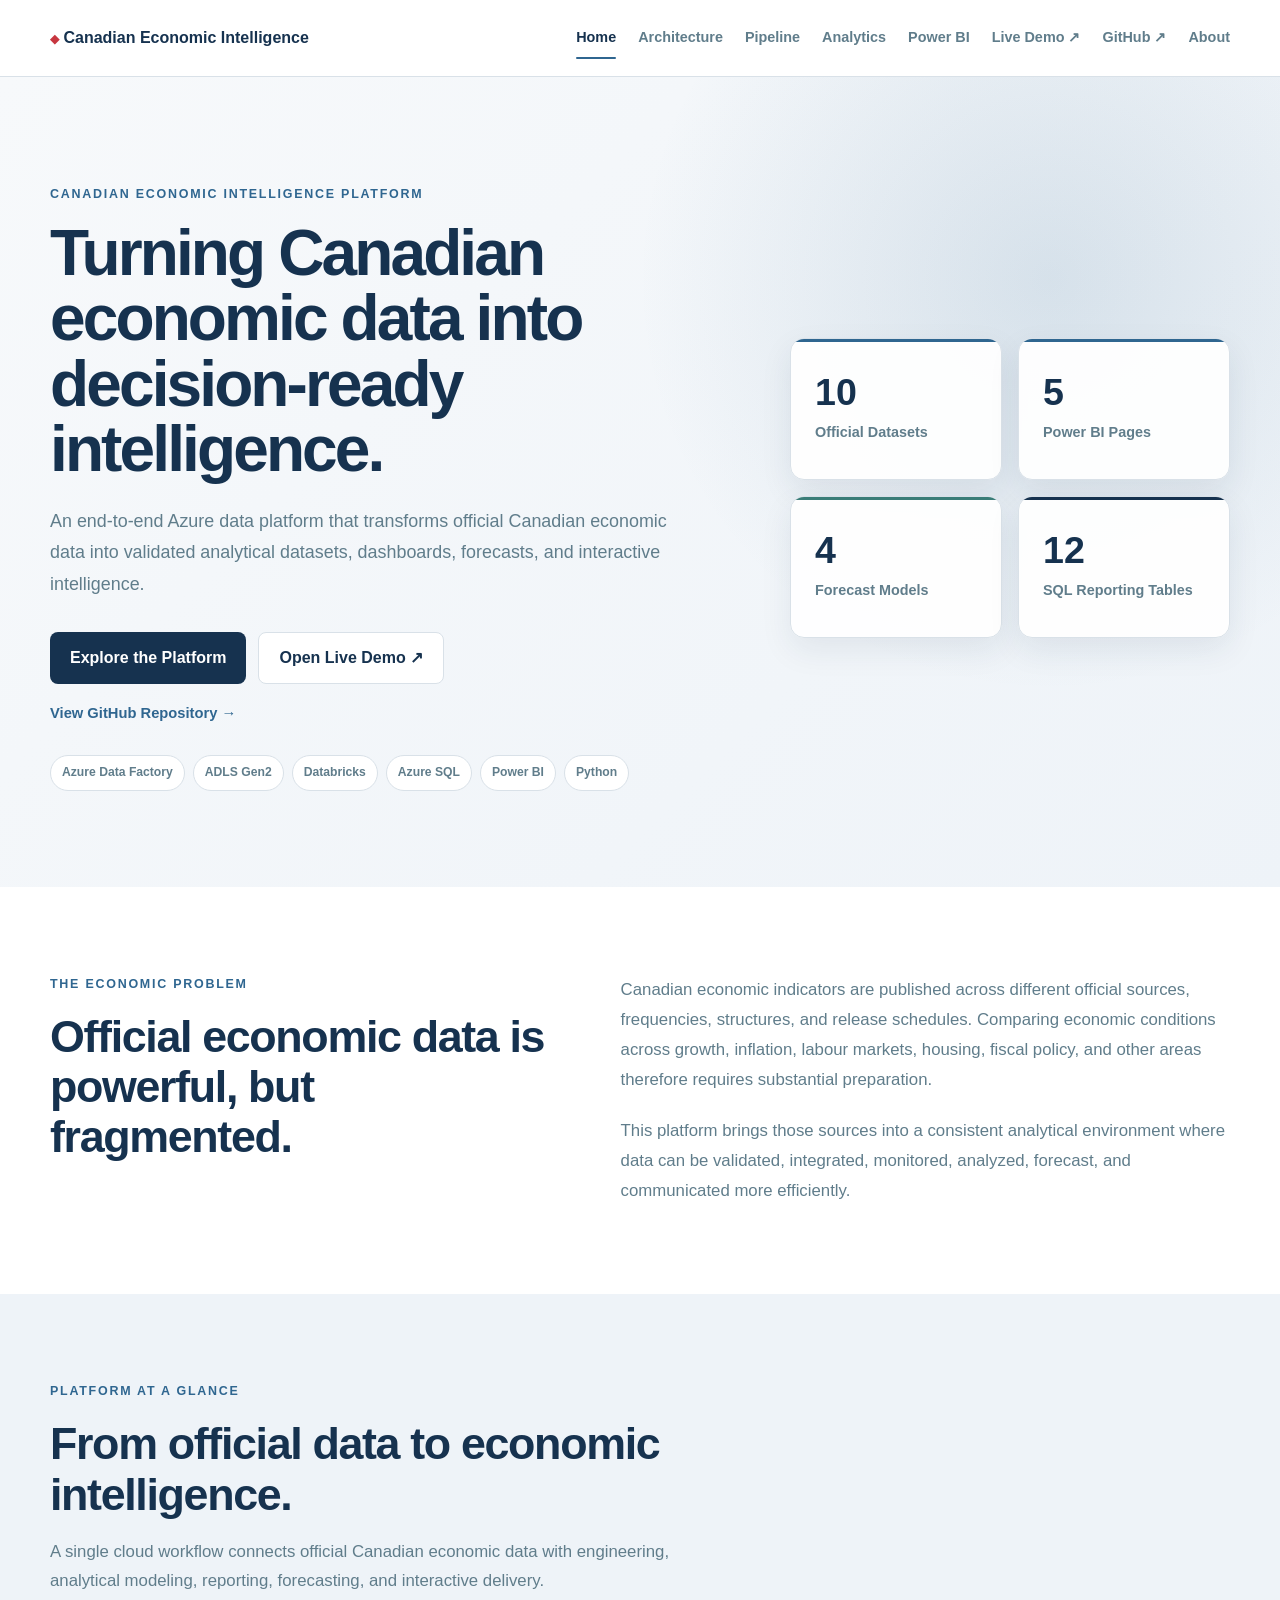
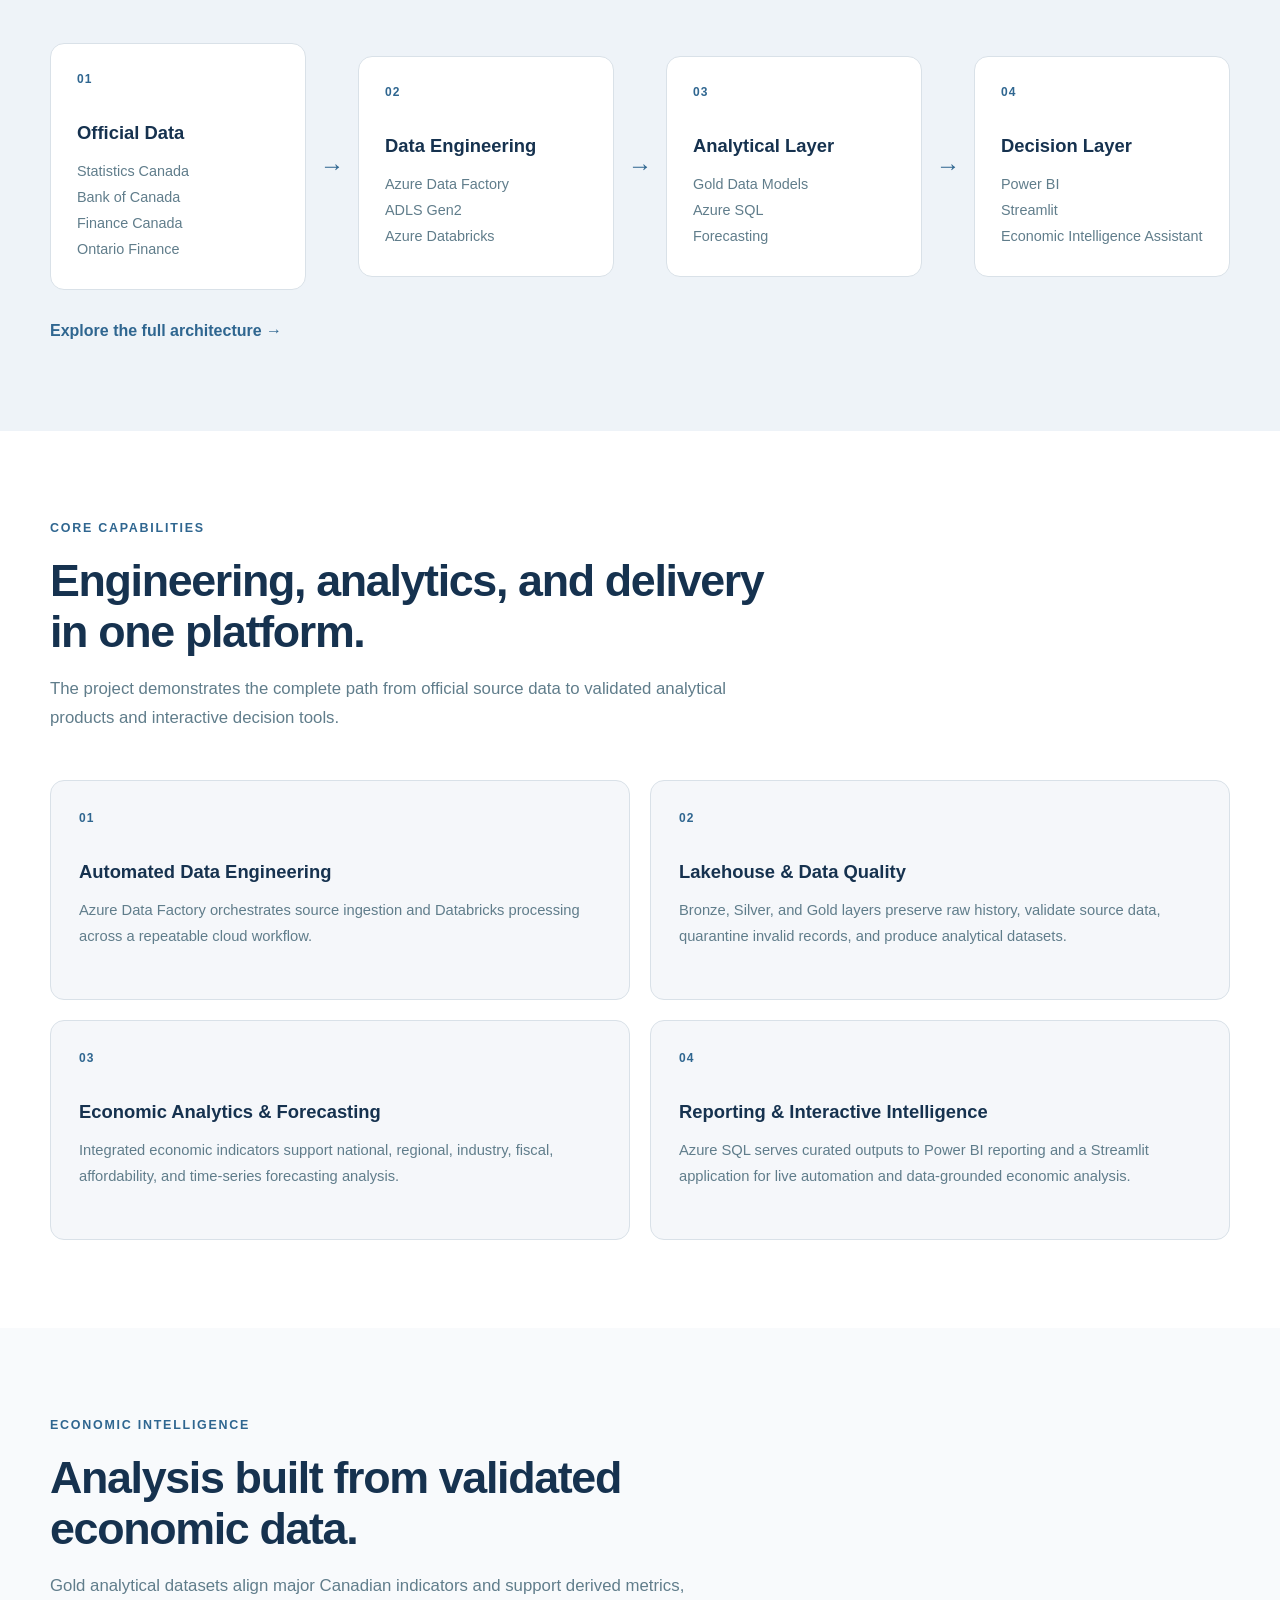
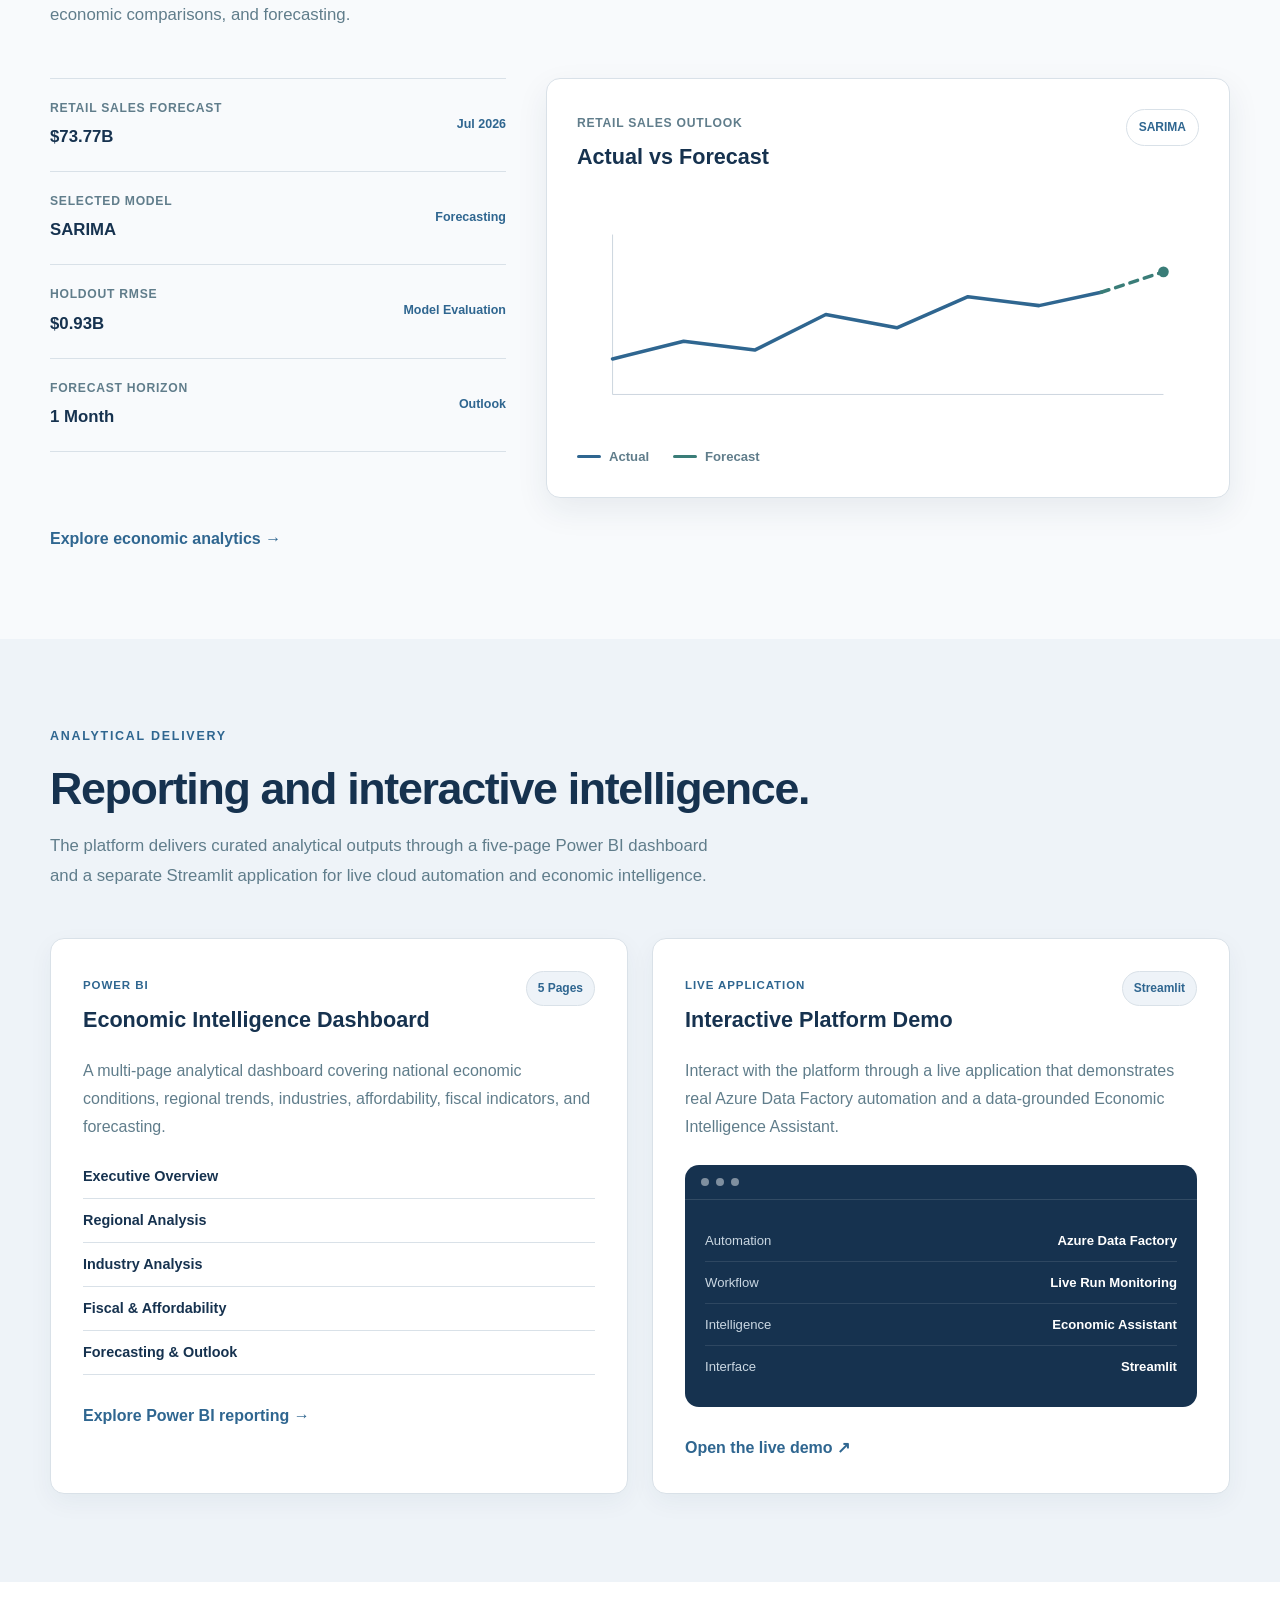
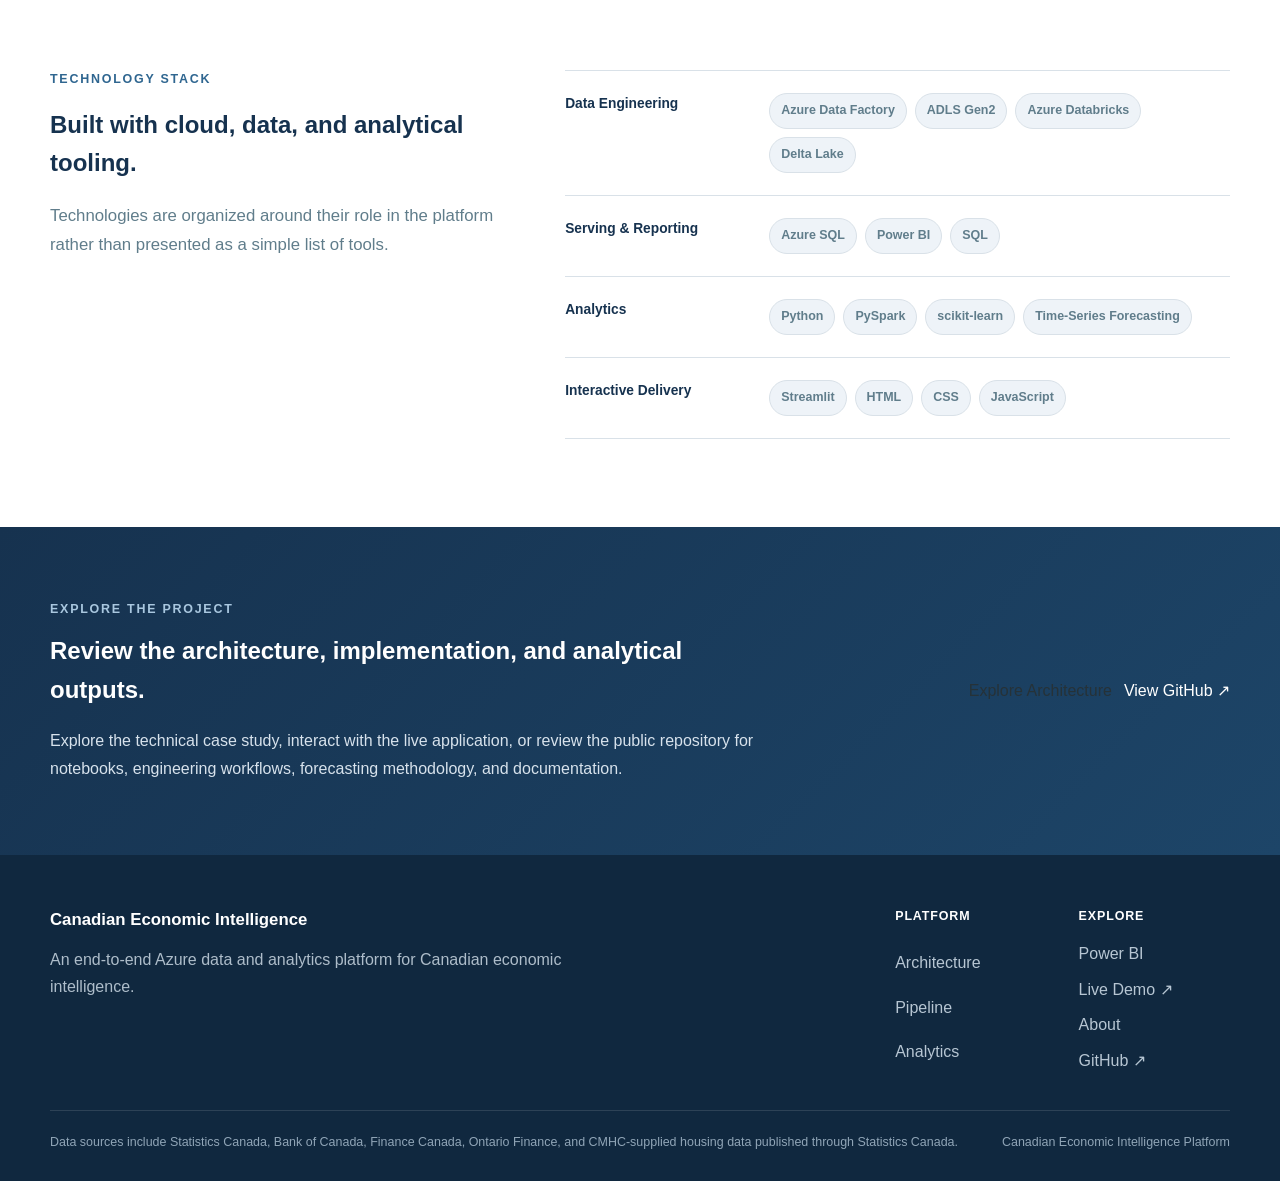
==== commit 8371cdc6: "Update portfolio website" ====
--- a/index.html
+++ b/index.html
@@ -1,92 +1,105 @@
 <!DOCTYPE html>
 <html lang="en">
+
 <head>
     <meta charset="UTF-8">
-    <meta name="viewport" content="width=device-width, initial-scale=1.0">
-
-    <!-- Page metadata -->
-    <title>Canadian Economic Intelligence Platform</title>
+
+    <meta
+        name="viewport"
+        content="width=device-width, initial-scale=1.0"
+    >
 
     <meta
         name="description"
-        content="An end-to-end Azure data platform transforming official Canadian economic data into analytics-ready datasets, dashboards, forecasts, and decision-relevant insights."
+        content="Canadian Economic Intelligence Platform — an end-to-end Azure data platform for Canadian economic analytics, forecasting, Power BI reporting, and interactive intelligence."
     >
 
-    <!-- Global styles -->
+    <title>
+        Canadian Economic Intelligence Platform
+    </title>
+
     <link rel="stylesheet" href="assets/css/styles.css">
     <link rel="stylesheet" href="assets/css/animations.css">
     <link rel="stylesheet" href="assets/css/responsive.css">
 </head>
 
+
 <body>
 
     <!-- ======================================================
-         Site Header and Primary Navigation
+         HOME PAGE: Header and Navigation
          ====================================================== -->
+
     <header class="site-header">
+
         <div class="container nav-container">
 
-            <!-- Project brand -->
             <a href="index.html" class="brand">
-                Canadian Economic Intelligence
+                <span class="brand-mark" aria-hidden="true">◆</span>
+                <span>Canadian Economic Intelligence</span>
             </a>
 
-            <!-- Mobile navigation control -->
-            <button
-                class="mobile-menu-toggle"
-                type="button"
-                aria-label="Open navigation menu"
-                aria-controls="main-navigation"
-                aria-expanded="false"
-            >
-                <span></span>
-                <span></span>
-                <span></span>
-            </button>
-
-            <!-- Primary site navigation -->
-            <nav
-                class="main-nav"
-                id="main-navigation"
-                aria-label="Primary navigation"
-            >
-                <a href="index.html" class="active">Home</a>
-                <a href="pages/architecture.html">Architecture</a>
-                <a href="pages/pipeline.html">Pipeline</a>
-                <a href="pages/analytics.html">Analytics</a>
-                <a href="pages/powerbi.html">Power BI</a>
-                <a href="pages/live-demo.html">Live Demo</a>
-
-                <!-- External repository link -->
+            <nav class="main-nav" aria-label="Primary navigation">
+
+                <a href="index.html" class="active">
+                    Home
+                </a>
+
+                <a href="pages/architecture.html">
+                    Architecture
+                </a>
+
+                <a href="pages/pipeline.html">
+                    Pipeline
+                </a>
+
+                <a href="pages/analytics.html">
+                    Analytics
+                </a>
+
+                <a href="pages/powerbi.html">
+                    Power BI
+                </a>
+
+                <!-- Live Demo opens the deployed Streamlit application directly. -->
                 <a
-                    href="https://github.com/"
+                    href="https://canadian-economic-intelligence-platform.streamlit.app/"
+                    target="_blank"
+                    rel="noopener noreferrer"
+                >
+                    Live Demo ↗
+                </a>
+
+                <a
+                    href="https://github.com/mfchowdhury/canadian-economic-intelligence-platform"
                     target="_blank"
                     rel="noopener noreferrer"
                 >
                     GitHub ↗
                 </a>
 
-                <a href="pages/about.html">About</a>
+                <a href="pages/about.html">
+                    About
+                </a>
+
             </nav>
 
         </div>
+
     </header>
 
 
-    <!-- ======================================================
-         Main Page Content
-         ====================================================== -->
     <main>
 
-        <!-- ==================================================
-             Hero Section
-             Introduces the platform, its purpose, and primary
-             navigation actions.
-             ================================================== -->
+
+        <!-- ======================================================
+             HOME PAGE: Hero
+             ====================================================== -->
+
         <section class="hero">
+
             <div class="container hero-container">
 
-                <!-- Main project introduction -->
                 <div class="hero-content">
 
                     <p class="eyebrow">
@@ -94,37 +107,46 @@
                     </p>
 
                     <h1>
-                        Turning Canadian economic data into decision-ready intelligence.
+                        Turning Canadian economic data into
+                        decision-ready intelligence.
                     </h1>
 
                     <p class="hero-description">
-                        An end-to-end Azure data platform that transforms official
-                        Canadian economic data into analytics-ready datasets,
-                        dashboards, forecasts, and decision-relevant insights.
-                    </p>
-
-                    <!-- Primary platform actions -->
+                        An end-to-end Azure data platform that transforms
+                        official Canadian economic data into validated
+                        analytical datasets, dashboards, forecasts, and
+                        interactive intelligence.
+                    </p>
+
                     <div class="hero-actions">
-                        <a href="#platform" class="btn btn-primary">
+
+                        <a
+                            href="#platform"
+                            class="btn btn-primary"
+                        >
                             Explore the Platform
                         </a>
 
-                        <a href="pages/live-demo.html" class="btn btn-secondary">
-                            View Live Demo
+                        <a
+                            href="https://canadian-economic-intelligence-platform.streamlit.app/"
+                            class="btn btn-secondary"
+                            target="_blank"
+                            rel="noopener noreferrer"
+                        >
+                            Open Live Demo ↗
                         </a>
-                    </div>
-
-                    <!-- Secondary repository access -->
+
+                    </div>
+
                     <a
-                        href="https://github.com/"
+                        href="https://github.com/mfchowdhury/canadian-economic-intelligence-platform"
                         class="github-link"
                         target="_blank"
                         rel="noopener noreferrer"
                     >
-                        View GitHub →
+                        View GitHub Repository →
                     </a>
 
-                    <!-- Core technologies used across the platform -->
                     <div class="technology-list">
                         <span>Azure Data Factory</span>
                         <span>ADLS Gen2</span>
@@ -137,12 +159,12 @@
                 </div>
 
 
-                <!-- Project summary metrics -->
+                <!-- Project scale at a glance. -->
                 <div class="hero-summary">
 
                     <div class="summary-card">
                         <strong>10</strong>
-                        <span>Economic Datasets</span>
+                        <span>Official Datasets</span>
                     </div>
 
                     <div class="summary-card">
@@ -151,7 +173,7 @@
                     </div>
 
                     <div class="summary-card">
-                        <strong>5</strong>
+                        <strong>4</strong>
                         <span>Forecast Models</span>
                     </div>
 
@@ -163,15 +185,16 @@
                 </div>
 
             </div>
+
         </section>
 
 
-        <!-- ==================================================
-             Economic Problem
-             Defines the data fragmentation problem addressed
-             by the platform.
-             ================================================== -->
+        <!-- ======================================================
+             HOME PAGE: Economic Problem
+             ====================================================== -->
+
         <section class="problem-section">
+
             <div class="container problem-container">
 
                 <div class="section-heading">
@@ -181,7 +204,8 @@
                     </p>
 
                     <h2>
-                        Canadian economic data is valuable, but fragmented.
+                        Official economic data is powerful,
+                        but fragmented.
                     </h2>
 
                 </div>
@@ -190,32 +214,43 @@
                 <div class="problem-content">
 
                     <p>
-                        Canadian economic indicators are published across multiple
-                        official sources, frequencies, formats, and release schedules.
-                        This makes it difficult to compare economic conditions quickly
-                        across growth, inflation, labour markets, housing, fiscal policy,
-                        and other areas.
+                        Canadian economic indicators are published across
+                        different official sources, frequencies, structures,
+                        and release schedules. Comparing economic conditions
+                        across growth, inflation, labour markets, housing,
+                        fiscal policy, and other areas therefore requires
+                        substantial preparation.
                     </p>
 
                     <p>
-                        The Canadian Economic Intelligence Platform brings these datasets
-                        into a consistent analytical environment so they can be validated,
-                        integrated, monitored, forecast, and communicated more efficiently.
+                        This platform brings those sources into a consistent
+                        analytical environment where data can be validated,
+                        integrated, monitored, analyzed, forecast, and
+                        communicated more efficiently.
                     </p>
 
                 </div>
 
             </div>
+
         </section>
 
 
         <!-- ======================================================
-             Platform at a glance
+             HOME PAGE: Platform at a Glance
+             A concise architecture summary replaces multiple
+             overlapping architecture sections on the old homepage.
              ====================================================== -->
-        <section class="platform-section" id="platform">
+
+        <section
+            class="platform-section"
+            id="platform"
+        >
+
             <div class="container">
 
                 <div class="section-heading platform-heading">
+
                     <p class="eyebrow">
                         PLATFORM AT A GLANCE
                     </p>
@@ -225,769 +260,893 @@
                     </h2>
 
                     <p class="section-description">
-                        The platform connects public economic data with cloud engineering,
-                        analytical modeling, and reporting in a single end-to-end workflow.
-                    </p>
-                </div>
+                        A single cloud workflow connects official Canadian
+                        economic data with engineering, analytical modeling,
+                        reporting, forecasting, and interactive delivery.
+                    </p>
+
+                </div>
+
 
                 <div class="platform-flow">
 
                     <article class="platform-stage">
+
                         <span class="stage-number">01</span>
 
-                        <h3>Official Data</h3>
+                        <h3>
+                            Official Data
+                        </h3>
 
                         <p>
                             Statistics Canada<br>
                             Bank of Canada<br>
                             Finance Canada<br>
-                            CMHC
-                        </p>
+                            Ontario Finance
+                        </p>
+
                     </article>
 
-                    <div class="flow-arrow" aria-hidden="true">
+
+                    <div
+                        class="flow-arrow"
+                        aria-hidden="true"
+                    >
                         →
                     </div>
 
+
                     <article class="platform-stage">
+
                         <span class="stage-number">02</span>
 
-                        <h3>Data Engineering</h3>
+                        <h3>
+                            Data Engineering
+                        </h3>
 
                         <p>
                             Azure Data Factory<br>
                             ADLS Gen2<br>
                             Azure Databricks
                         </p>
+
                     </article>
 
-                    <div class="flow-arrow" aria-hidden="true">
+
+                    <div
+                        class="flow-arrow"
+                        aria-hidden="true"
+                    >
                         →
                     </div>
 
+
                     <article class="platform-stage">
+
                         <span class="stage-number">03</span>
 
-                        <h3>Analytics Layer</h3>
+                        <h3>
+                            Analytical Layer
+                        </h3>
 
                         <p>
                             Gold Data Models<br>
                             Azure SQL<br>
                             Forecasting
                         </p>
+
                     </article>
 
-                    <div class="flow-arrow" aria-hidden="true">
+
+                    <div
+                        class="flow-arrow"
+                        aria-hidden="true"
+                    >
                         →
                     </div>
 
+
                     <article class="platform-stage">
+
                         <span class="stage-number">04</span>
 
-                        <h3>Decision Layer</h3>
+                        <h3>
+                            Decision Layer
+                        </h3>
 
                         <p>
                             Power BI<br>
                             Streamlit<br>
-                            AI-Ready Data
-                        </p>
+                            Economic Intelligence Assistant
+                        </p>
+
                     </article>
 
                 </div>
 
+
+                <a
+                    href="pages/architecture.html"
+                    class="architecture-link"
+                >
+                    Explore the full architecture →
+                </a>
+
             </div>
+
         </section>
 
 
         <!-- ======================================================
-             Key capabilities
+             HOME PAGE: Core Capabilities
+             Four capability groups summarize the implementation
+             without repeating the architecture.
              ====================================================== -->
+
         <section class="capabilities-section">
+
             <div class="container">
 
                 <div class="section-heading capabilities-heading">
+
                     <p class="eyebrow">
-                        KEY CAPABILITIES
+                        CORE CAPABILITIES
                     </p>
 
                     <h2>
-                        Built across the full data and analytics lifecycle.
+                        Engineering, analytics, and delivery
+                        in one platform.
                     </h2>
 
                     <p class="section-description">
-                        The platform combines data engineering, analytical modeling,
-                        forecasting, reporting, and interactive delivery in one solution.
-                    </p>
-                </div>
-
-                <div class="capabilities-grid">
+                        The project demonstrates the complete path from
+                        official source data to validated analytical
+                        products and interactive decision tools.
+                    </p>
+
+                </div>
+
+
+                <div class="capabilities-grid home-capabilities-grid">
 
                     <article class="capability-card">
-                        <span class="capability-number">01</span>
+
+                        <span class="capability-number">
+                            01
+                        </span>
 
                         <h3>
-                            Automated Data Ingestion
+                            Automated Data Engineering
                         </h3>
 
                         <p>
-                            Parameterized Azure Data Factory pipelines ingest official
-                            economic data from multiple Canadian public sources.
-                        </p>
+                            Azure Data Factory orchestrates source ingestion
+                            and Databricks processing across a repeatable
+                            cloud workflow.
+                        </p>
+
                     </article>
 
+
                     <article class="capability-card">
-                        <span class="capability-number">02</span>
+
+                        <span class="capability-number">
+                            02
+                        </span>
 
                         <h3>
                             Lakehouse &amp; Data Quality
                         </h3>
 
                         <p>
-                            Bronze, Silver, and Gold layers provide raw history,
-                            validated datasets, quarantine handling, and analytical outputs.
-                        </p>
+                            Bronze, Silver, and Gold layers preserve raw
+                            history, validate source data, quarantine invalid
+                            records, and produce analytical datasets.
+                        </p>
+
                     </article>
 
+
                     <article class="capability-card">
-                        <span class="capability-number">03</span>
+
+                        <span class="capability-number">
+                            03
+                        </span>
 
                         <h3>
-                            Economic Data Integration
+                            Economic Analytics &amp; Forecasting
                         </h3>
 
                         <p>
-                            Economic indicators with different frequencies and structures
-                            are aligned into consistent analytical datasets.
-                        </p>
+                            Integrated economic indicators support national,
+                            regional, industry, fiscal, affordability, and
+                            time-series forecasting analysis.
+                        </p>
+
                     </article>
 
+
                     <article class="capability-card">
-                        <span class="capability-number">04</span>
+
+                        <span class="capability-number">
+                            04
+                        </span>
 
                         <h3>
-                            Analytics &amp; Forecasting
+                            Reporting &amp; Interactive Intelligence
                         </h3>
 
                         <p>
-                            Gold analytical models support economic comparisons,
-                            derived indicators, forecasting features, and model evaluation.
-                        </p>
+                            Azure SQL serves curated outputs to Power BI
+                            reporting and a Streamlit application for live
+                            automation and data-grounded economic analysis.
+                        </p>
+
                     </article>
 
-                    <article class="capability-card">
-                        <span class="capability-number">05</span>
-
-                        <h3>
-                            Power BI Reporting
-                        </h3>
+                </div>
+
+            </div>
+
+        </section>
+
+
+        <!-- ======================================================
+             HOME PAGE: Economic Intelligence Preview
+             ====================================================== -->
+
+        <section class="insights-preview">
+
+            <div class="container">
+
+                <div class="section-heading insights-preview-heading">
+
+                    <p class="eyebrow">
+                        ECONOMIC INTELLIGENCE
+                    </p>
+
+                    <h2>
+                        Analysis built from validated economic data.
+                    </h2>
+
+                    <p class="section-description">
+                        Gold analytical datasets align major Canadian
+                        indicators and support derived metrics, economic
+                        comparisons, and forecasting.
+                    </p>
+
+                </div>
+
+
+                <div class="insights-layout">
+
+                    <div class="indicator-list">
+
+                        <div class="indicator-row">
+
+                            <div>
+                                <span class="indicator-label">
+                                    Retail Sales Forecast
+                                </span>
+
+                                <strong>
+                                    $73.77B
+                                </strong>
+                            </div>
+
+                            <span class="indicator-note">
+                                Jul 2026
+                            </span>
+
+                        </div>
+
+
+                        <div class="indicator-row">
+
+                            <div>
+                                <span class="indicator-label">
+                                    Selected Model
+                                </span>
+
+                                <strong>
+                                    SARIMA
+                                </strong>
+                            </div>
+
+                            <span class="indicator-note">
+                                Forecasting
+                            </span>
+
+                        </div>
+
+
+                        <div class="indicator-row">
+
+                            <div>
+                                <span class="indicator-label">
+                                    Holdout RMSE
+                                </span>
+
+                                <strong>
+                                    $0.93B
+                                </strong>
+                            </div>
+
+                            <span class="indicator-note">
+                                Model Evaluation
+                            </span>
+
+                        </div>
+
+
+                        <div class="indicator-row">
+
+                            <div>
+                                <span class="indicator-label">
+                                    Forecast Horizon
+                                </span>
+
+                                <strong>
+                                    1 Month
+                                </strong>
+                            </div>
+
+                            <span class="indicator-note">
+                                Outlook
+                            </span>
+
+                        </div>
+
+                    </div>
+
+
+                    <div class="insight-visual">
+
+                        <div class="insight-visual-header">
+
+                            <div>
+
+                                <span class="indicator-label">
+                                    Retail Sales Outlook
+                                </span>
+
+                                <h3>
+                                    Actual vs Forecast
+                                </h3>
+
+                            </div>
+
+                            <span class="insight-status">
+                                SARIMA
+                            </span>
+
+                        </div>
+
+
+                        <!-- Simplified visual preview; full reporting is available in Power BI. -->
+                        <div
+                            class="mini-chart"
+                            aria-label="Retail sales forecast preview"
+                        >
+
+                            <svg
+                                viewBox="0 0 700 260"
+                                role="img"
+                                aria-labelledby="retail-chart-title retail-chart-desc"
+                            >
+
+                                <title id="retail-chart-title">
+                                    Retail sales actual and forecast preview
+                                </title>
+
+                                <desc id="retail-chart-desc">
+                                    Simplified homepage visualization showing
+                                    historical retail sales followed by a
+                                    one-month forecast.
+                                </desc>
+
+                                <line
+                                    x1="40"
+                                    y1="220"
+                                    x2="660"
+                                    y2="220"
+                                    class="chart-axis"
+                                ></line>
+
+                                <line
+                                    x1="40"
+                                    y1="40"
+                                    x2="40"
+                                    y2="220"
+                                    class="chart-axis"
+                                ></line>
+
+                                <polyline
+                                    points="
+                                        40,180
+                                        120,160
+                                        200,170
+                                        280,130
+                                        360,145
+                                        440,110
+                                        520,120
+                                        590,105
+                                    "
+                                    class="chart-line-actual"
+                                ></polyline>
+
+                                <polyline
+                                    points="
+                                        590,105
+                                        660,82
+                                    "
+                                    class="chart-line-forecast"
+                                ></polyline>
+
+                                <circle
+                                    cx="660"
+                                    cy="82"
+                                    r="6"
+                                    class="chart-point"
+                                ></circle>
+
+                            </svg>
+
+                        </div>
+
+
+                        <div class="chart-legend">
+
+                            <span>
+                                <i class="legend-line actual"></i>
+                                Actual
+                            </span>
+
+                            <span>
+                                <i class="legend-line forecast"></i>
+                                Forecast
+                            </span>
+
+                        </div>
+
+                    </div>
+
+                </div>
+
+
+                <a
+                    href="pages/analytics.html"
+                    class="architecture-link"
+                >
+                    Explore economic analytics →
+                </a>
+
+            </div>
+
+        </section>
+
+
+        <!-- ======================================================
+             HOME PAGE: Reporting and Live Demo
+             Power BI owns visualization; Streamlit owns interaction.
+             ====================================================== -->
+
+        <section class="delivery-preview">
+
+            <div class="container">
+
+                <div class="section-heading delivery-preview-heading">
+
+                    <p class="eyebrow">
+                        ANALYTICAL DELIVERY
+                    </p>
+
+                    <h2>
+                        Reporting and interactive intelligence.
+                    </h2>
+
+                    <p class="section-description">
+                        The platform delivers curated analytical outputs
+                        through a five-page Power BI dashboard and a separate
+                        Streamlit application for live cloud automation and
+                        economic intelligence.
+                    </p>
+
+                </div>
+
+
+                <div class="delivery-showcase">
+
+
+                    <!-- Power BI reporting product. -->
+                    <article class="delivery-panel powerbi-panel">
+
+                        <div class="delivery-panel-header">
+
+                            <div>
+
+                                <span class="delivery-label">
+                                    POWER BI
+                                </span>
+
+                                <h3>
+                                    Economic Intelligence Dashboard
+                                </h3>
+
+                            </div>
+
+                            <span class="delivery-status">
+                                5 Pages
+                            </span>
+
+                        </div>
+
+
+                        <p class="delivery-description">
+                            A multi-page analytical dashboard covering
+                            national economic conditions, regional trends,
+                            industries, affordability, fiscal indicators,
+                            and forecasting.
+                        </p>
+
+
+                        <div class="report-pages">
+                            <span>Executive Overview</span>
+                            <span>Regional Analysis</span>
+                            <span>Industry Analysis</span>
+                            <span>Fiscal &amp; Affordability</span>
+                            <span>Forecasting &amp; Outlook</span>
+                        </div>
+
+
+                        <a
+                            href="pages/powerbi.html"
+                            class="text-link"
+                        >
+                            Explore Power BI reporting →
+                        </a>
+
+                    </article>
+
+
+                    <!-- Streamlit is the dedicated interactive application. -->
+                    <article class="delivery-panel">
+
+                        <div class="delivery-panel-header">
+
+                            <div>
+
+                                <span class="delivery-label">
+                                    LIVE APPLICATION
+                                </span>
+
+                                <h3>
+                                    Interactive Platform Demo
+                                </h3>
+
+                            </div>
+
+                            <span class="delivery-status">
+                                Streamlit
+                            </span>
+
+                        </div>
+
+
+                        <p class="delivery-description">
+                            Interact with the platform through a live
+                            application that demonstrates real Azure Data
+                            Factory automation and a data-grounded Economic
+                            Intelligence Assistant.
+                        </p>
+
+
+                        <div class="demo-terminal">
+
+                            <div class="demo-terminal-header">
+                                <span></span>
+                                <span></span>
+                                <span></span>
+                            </div>
+
+                            <div class="demo-terminal-body">
+
+                                <div class="demo-line">
+                                    <span>Automation</span>
+                                    <strong>Azure Data Factory</strong>
+                                </div>
+
+                                <div class="demo-line">
+                                    <span>Workflow</span>
+                                    <strong>Live Run Monitoring</strong>
+                                </div>
+
+                                <div class="demo-line">
+                                    <span>Intelligence</span>
+                                    <strong>Economic Assistant</strong>
+                                </div>
+
+                                <div class="demo-line">
+                                    <span>Interface</span>
+                                    <strong>Streamlit</strong>
+                                </div>
+
+                            </div>
+
+                        </div>
+
+
+                        <a
+                            href="https://canadian-economic-intelligence-platform.streamlit.app/"
+                            class="text-link"
+                            target="_blank"
+                            rel="noopener noreferrer"
+                        >
+                            Open the live demo ↗
+                        </a>
+
+                    </article>
+
+                </div>
+
+            </div>
+
+        </section>
+
+
+        <!-- ======================================================
+             HOME PAGE: Technology Stack
+             ====================================================== -->
+
+        <section class="technology-section">
+
+            <div class="container">
+
+                <div class="technology-layout">
+
+                    <div class="technology-intro">
+
+                        <p class="eyebrow">
+                            TECHNOLOGY STACK
+                        </p>
+
+                        <h2>
+                            Built with cloud, data, and analytical tooling.
+                        </h2>
+
+                        <p class="section-description">
+                            Technologies are organized around their role in
+                            the platform rather than presented as a simple
+                            list of tools.
+                        </p>
+
+                    </div>
+
+
+                    <div class="technology-groups">
+
+                        <div class="technology-group">
+
+                            <span class="technology-category">
+                                Data Engineering
+                            </span>
+
+                            <div class="technology-items">
+                                <span>Azure Data Factory</span>
+                                <span>ADLS Gen2</span>
+                                <span>Azure Databricks</span>
+                                <span>Delta Lake</span>
+                            </div>
+
+                        </div>
+
+
+                        <div class="technology-group">
+
+                            <span class="technology-category">
+                                Serving &amp; Reporting
+                            </span>
+
+                            <div class="technology-items">
+                                <span>Azure SQL</span>
+                                <span>Power BI</span>
+                                <span>SQL</span>
+                            </div>
+
+                        </div>
+
+
+                        <div class="technology-group">
+
+                            <span class="technology-category">
+                                Analytics
+                            </span>
+
+                            <div class="technology-items">
+                                <span>Python</span>
+                                <span>PySpark</span>
+                                <span>scikit-learn</span>
+                                <span>Time-Series Forecasting</span>
+                            </div>
+
+                        </div>
+
+
+                        <div class="technology-group">
+
+                            <span class="technology-category">
+                                Interactive Delivery
+                            </span>
+
+                            <div class="technology-items">
+                                <span>Streamlit</span>
+                                <span>HTML</span>
+                                <span>CSS</span>
+                                <span>JavaScript</span>
+                            </div>
+
+                        </div>
+
+                    </div>
+
+                </div>
+
+            </div>
+
+        </section>
+
+
+        <!-- ======================================================
+             HOME PAGE: Final Project CTA
+             ====================================================== -->
+
+        <section class="project-cta">
+
+            <div class="container">
+
+                <div class="project-cta-inner">
+
+                    <div class="project-cta-content">
+
+                        <p class="eyebrow">
+                            EXPLORE THE PROJECT
+                        </p>
+
+                        <h2>
+                            Review the architecture, implementation,
+                            and analytical outputs.
+                        </h2>
 
                         <p>
-                            Azure SQL serves curated reporting tables to a multi-page
-                            Power BI dashboard for economic analysis and forecasting.
-                        </p>
-                    </article>
-
-                    <article class="capability-card">
-                        <span class="capability-number">06</span>
-
-                        <h3>
-                            Interactive Demo &amp; AI-Ready Layer
-                        </h3>
-
-                        <p>
-                            Streamlit and structured analytical outputs provide a foundation
-                            for interactive exploration and future AI-assisted analysis.
-                        </p>
-                    </article>
+                            Explore the technical case study, interact with
+                            the live application, or review the public
+                            repository for notebooks, engineering workflows,
+                            forecasting methodology, and documentation.
+                        </p>
+
+                    </div>
+
+
+                    <div class="project-cta-actions">
+
+                        <a
+                            href="pages/architecture.html"
+                            class="button button-primary"
+                        >
+                            Explore Architecture
+                        </a>
+
+                        <a
+                            href="https://github.com/mfchowdhury/canadian-economic-intelligence-platform"
+                            class="button button-secondary"
+                            target="_blank"
+                            rel="noopener noreferrer"
+                        >
+                            View GitHub ↗
+                        </a>
+
+                    </div>
 
                 </div>
 
             </div>
+
         </section>
 
-                <!-- ======================================================
-             Architecture Preview
-             Summarizes the end-to-end cloud data flow from
-             official sources to analytical applications.
-             ====================================================== -->
-        <section class="architecture-preview">
-            <div class="container">
-
-                <div class="section-heading architecture-preview-heading">
-                    <p class="eyebrow">
-                        ARCHITECTURE PREVIEW
-                    </p>
-
-                    <h2>
-                        A cloud data platform built for economic intelligence.
-                    </h2>
-
-                    <p class="section-description">
-                        Official Canadian economic data moves through ingestion,
-                        lakehouse processing, analytical modeling, and reporting layers
-                        before reaching decision-focused applications.
-                    </p>
-                </div>
-
-                <div class="architecture-flow">
-
-                    <div class="architecture-node">
-                        <span class="architecture-label">
-                            Sources
-                        </span>
-
-                        <h3>
-                            Official Data
-                        </h3>
-
-                        <p>
-                            Statistics Canada<br>
-                            Bank of Canada<br>
-                            Finance Canada<br>
-                            CMHC
-                        </p>
-                    </div>
-
-                    <div class="architecture-connector" aria-hidden="true">
-                        <span>→</span>
-                    </div>
-
-                    <div class="architecture-node">
-                        <span class="architecture-label">
-                            Ingestion
-                        </span>
-
-                        <h3>
-                            Azure Data Factory
-                        </h3>
-
-                        <p>
-                            Automated pipelines<br>
-                            Scheduling<br>
-                            Monitoring
-                        </p>
-                    </div>
-
-                    <div class="architecture-connector" aria-hidden="true">
-                        <span>→</span>
-                    </div>
-
-                    <div class="architecture-node architecture-lakehouse">
-                        <span class="architecture-label">
-                            Lakehouse
-                        </span>
-
-                        <div class="lakehouse-layers">
-                            <span>Bronze</span>
-                            <span>Silver</span>
-                            <span>Gold</span>
-                        </div>
-
-                        <p>
-                            ADLS Gen2<br>
-                            Azure Databricks
-                        </p>
-                    </div>
-
-                    <div class="architecture-connector" aria-hidden="true">
-                        <span>→</span>
-                    </div>
-
-                    <div class="architecture-node">
-                        <span class="architecture-label">
-                            Serving
-                        </span>
-
-                        <h3>
-                            Azure SQL
-                        </h3>
-
-                        <p>
-                            Curated reporting tables<br>
-                            Analytics-ready outputs
-                        </p>
-                    </div>
-
-                    <div class="architecture-connector" aria-hidden="true">
-                        <span>→</span>
-                    </div>
-
-                    <div class="architecture-node">
-                        <span class="architecture-label">
-                            Decision Layer
-                        </span>
-
-                        <h3>
-                            Analytics &amp; Applications
-                        </h3>
-
-                        <p>
-                            Power BI<br>
-                            Streamlit<br>
-                            Forecasting
-                        </p>
-                    </div>
-
-                </div>
-
-                <a href="pages/architecture.html" class="architecture-link">
-                    Explore the full architecture →
-                </a>
-
-            </div>
-        </section>
-
-        <!-- ======================================================
-     Economic insights preview
-     ====================================================== -->
-
-<section class="insights-preview">
-    <div class="container">
-
-        <div class="section-heading insights-preview-heading">
-            <p class="eyebrow">
-                ECONOMIC INSIGHTS
-            </p>
-
-            <h2>
-                Key indicators in one analytical view.
-            </h2>
-
-            <p class="section-description">
-                The platform aligns major Canadian economic indicators so growth,
-                inflation, labour conditions, monetary policy, and market signals
-                can be analyzed together.
-            </p>
-        </div>
-
-        <div class="insights-layout">
-
-            <div class="indicator-list">
-
-                <div class="indicator-row">
-                    <div>
-                        <span class="indicator-label">Retail Sales</span>
-                        <strong>$70.13B</strong>
-                    </div>
-                    <span class="indicator-note">Forecast</span>
-                </div>
-
-                <div class="indicator-row">
-                    <div>
-                        <span class="indicator-label">Consumer Prices</span>
-                        <strong>CPI</strong>
-                    </div>
-                    <span class="indicator-note">Monthly</span>
-                </div>
-
-                <div class="indicator-row">
-                    <div>
-                        <span class="indicator-label">Labour Market</span>
-                        <strong>Employment</strong>
-                    </div>
-                    <span class="indicator-note">Provincial</span>
-                </div>
-
-                <div class="indicator-row">
-                    <div>
-                        <span class="indicator-label">Monetary Policy</span>
-                        <strong>Policy Rate</strong>
-                    </div>
-                    <span class="indicator-note">Bank of Canada</span>
-                </div>
-
-                <div class="indicator-row">
-                    <div>
-                        <span class="indicator-label">Currency</span>
-                        <strong>USD / CAD</strong>
-                    </div>
-                    <span class="indicator-note">Daily → Monthly</span>
-                </div>
-
-            </div>
-
-            <div class="insight-visual">
-
-                <div class="insight-visual-header">
-                    <div>
-                        <span class="indicator-label">Retail Sales Outlook</span>
-                        <h3>Actual vs Forecast</h3>
-                    </div>
-
-                    <span class="insight-status">
-                        1-Month Horizon
-                    </span>
-                </div>
-
-                <div class="mini-chart" aria-label="Illustrative retail sales trend">
-                    <svg
-                        viewBox="0 0 700 260"
-                        role="img"
-                        aria-labelledby="retail-chart-title retail-chart-desc"
-                    >
-                        <title id="retail-chart-title">
-                            Retail sales actual and forecast preview
-                        </title>
-
-                        <desc id="retail-chart-desc">
-                            A simplified trend visualization used as a homepage
-                            preview of the forecasting capability.
-                        </desc>
-
-                        <line x1="40" y1="220" x2="660" y2="220" class="chart-axis"></line>
-                        <line x1="40" y1="40" x2="40" y2="220" class="chart-axis"></line>
-
-                        <polyline
-                            points="
-                                40,180
-                                120,160
-                                200,170
-                                280,130
-                                360,145
-                                440,110
-                                520,120
-                            "
-                            class="chart-line-actual"
-                        ></polyline>
-
-                        <polyline
-                            points="
-                                520,120
-                                600,95
-                                660,82
-                            "
-                            class="chart-line-forecast"
-                        ></polyline>
-
-                        <circle cx="660" cy="82" r="6" class="chart-point"></circle>
-                    </svg>
-                </div>
-
-                <div class="chart-legend">
-                    <span>
-                        <i class="legend-line actual"></i>
-                        Actual
-                    </span>
-
-                    <span>
-                        <i class="legend-line forecast"></i>
-                        Forecast
-                    </span>
-                </div>
-
-            </div>
-
-        </div>
-
-        <a href="pages/analytics.html" class="architecture-link">
-            Explore economic analytics →
-        </a>
-
-    </div>
-</section>
-
-<!-- ======================================================
-     Power BI and live demo preview
-     ====================================================== -->
-
-<section class="delivery-preview">
-    <div class="container">
-
-        <div class="section-heading delivery-preview-heading">
-            <p class="eyebrow">
-                INTERACTIVE DELIVERY
-            </p>
-
-            <h2>
-                From analytical datasets to interactive decision tools.
-            </h2>
-
-            <p class="section-description">
-                Curated economic data is delivered through Power BI reporting
-                and an interactive Streamlit application for exploration,
-                forecasting, and future AI-assisted analysis.
-            </p>
-        </div>
-
-        <div class="delivery-showcase">
-
-            <article class="delivery-panel powerbi-panel">
-
-                <div class="delivery-panel-header">
-                    <div>
-                        <span class="delivery-label">POWER BI</span>
-                        <h3>Economic Intelligence Dashboard</h3>
-                    </div>
-
-                    <span class="delivery-status">
-                        5 Report Pages
-                    </span>
-                </div>
-
-                <p class="delivery-description">
-                    A multi-page analytical dashboard covering national economic
-                    conditions, regional trends, industries, affordability,
-                    fiscal indicators, and forecasting.
-                </p>
-
-                <div class="report-pages">
-
-                    <span>Executive Overview</span>
-                    <span>Regional Analysis</span>
-                    <span>Industry Analysis</span>
-                    <span>Fiscal &amp; Affordability</span>
-                    <span>Forecasting &amp; Outlook</span>
-
-                </div>
-
-                <a href="pages/powerbi.html" class="text-link">
-                    Explore Power BI reporting →
-                </a>
-
-            </article>
-
-            <article class="delivery-panel demo-panel">
-
-                <div class="delivery-panel-header">
-                    <div>
-                        <span class="delivery-label">LIVE DEMO</span>
-                        <h3>Interactive Economic Explorer</h3>
-                    </div>
-
-                    <span class="delivery-status">
-                        Streamlit
-                    </span>
-                </div>
-
-                <p class="delivery-description">
-                    The interactive application provides another way to explore
-                    economic indicators, forecasting outputs, data-quality
-                    information, and platform capabilities.
-                </p>
-
-                <div class="demo-terminal" aria-hidden="true">
-
-                    <div class="demo-terminal-header">
-                        <span></span>
-                        <span></span>
-                        <span></span>
-                    </div>
-
-                    <div class="demo-terminal-body">
-
-                        <div class="demo-line">
-                            <span>Platform</span>
-                            <strong>Canadian Economic Intelligence</strong>
-                        </div>
-
-                        <div class="demo-line">
-                            <span>Data Layer</span>
-                            <strong>Gold Analytics</strong>
-                        </div>
-
-                        <div class="demo-line">
-                            <span>Forecasting</span>
-                            <strong>Retail Sales</strong>
-                        </div>
-
-                        <div class="demo-line">
-                            <span>Interface</span>
-                            <strong>Streamlit</strong>
-                        </div>
-
-                    </div>
-
-                </div>
-
-                <a href="pages/live-demo.html" class="text-link">
-                    Explore the live demo →
-                </a>
-
-            </article>
-
-        </div>
-
-    </div>
-</section>
-
-
-<!-- ======================================================
-     Technology stack
-     ====================================================== -->
-
-<section class="technology-section">
-    <div class="container">
-
-        <div class="technology-layout">
-
-            <div class="technology-intro">
-
-                <p class="eyebrow">
-                    TECHNOLOGY STACK
-                </p>
-
-                <h2>
-                    Built across cloud engineering, analytics, and machine learning.
-                </h2>
-
-                <p class="section-description">
-                    The platform combines Microsoft Azure services with Python,
-                    SQL, Power BI, and modern analytical tooling to support the
-                    complete data lifecycle.
-                </p>
-
-            </div>
-
-            <div class="technology-groups">
-
-                <div class="technology-group">
-                    <span class="technology-category">Data Engineering</span>
-
-                    <div class="technology-items">
-                        <span>Azure Data Factory</span>
-                        <span>ADLS Gen2</span>
-                        <span>Azure Databricks</span>
-                    </div>
-                </div>
-
-                <div class="technology-group">
-                    <span class="technology-category">Analytics &amp; Storage</span>
-
-                    <div class="technology-items">
-                        <span>Azure SQL</span>
-                        <span>Power BI</span>
-                        <span>SQL</span>
-                    </div>
-                </div>
-
-                <div class="technology-group">
-                    <span class="technology-category">Programming &amp; ML</span>
-
-                    <div class="technology-items">
-                        <span>Python</span>
-                        <span>PySpark</span>
-                        <span>scikit-learn</span>
-                    </div>
-                </div>
-
-                <div class="technology-group">
-                    <span class="technology-category">Interactive Delivery</span>
-
-                    <div class="technology-items">
-                        <span>Streamlit</span>
-                        <span>HTML</span>
-                        <span>CSS</span>
-                        <span>JavaScript</span>
-                    </div>
-                </div>
-
-            </div>
-
-        </div>
-
-    </div>
-</section>
-
-
-<!-- ======================================================
-     Project exploration
-     ====================================================== -->
-
-<section class="project-cta">
-    <div class="container">
-
-        <div class="project-cta-inner">
-
-            <div class="project-cta-content">
-
-                <p class="eyebrow">
-                    EXPLORE THE PROJECT
-                </p>
-
-                <h2>
-                    Review the architecture, implementation, and analytical outputs.
-                </h2>
-
-                <p>
-                    Explore the full technical case study or review the public
-                    repository for project structure, notebooks, data engineering
-                    workflows, forecasting methodology, and documentation.
-                </p>
-
-            </div>
-
-            <div class="project-cta-actions">
-
-                <a href="pages/architecture.html" class="button button-primary">
-                    Explore the Platform
-                </a>
+    </main>
+
+
+    <!-- ======================================================
+         HOME PAGE: Footer
+         ====================================================== -->
+
+    <footer class="site-footer">
+
+        <div class="container footer-main">
+
+            <div class="footer-brand">
 
                 <a
-                    href="#"
-                    class="button button-secondary"
-                    target="_blank"
-                    rel="noopener noreferrer"
+                    href="index.html"
+                    class="footer-title"
                 >
-                    View GitHub ↗
-                </a>
-
-            </div>
-
-        </div>
-
-    </div>
-</section>
-
-</main>
-
-
-<!-- ======================================================
-     Site footer
-     ====================================================== -->
-
-<footer class="site-footer">
-    <div class="container">
-
-        <div class="footer-main">
-
-            <div class="footer-brand">
-                <a href="index.html" class="footer-title">
                     Canadian Economic Intelligence
                 </a>
 
                 <p>
-                    An end-to-end Azure data and analytics platform for
-                    Canadian economic intelligence.
+                    An end-to-end Azure data and analytics platform
+                    for Canadian economic intelligence.
                 </p>
+
             </div>
 
+
             <div class="footer-navigation">
 
                 <div class="footer-group">
-                    <span class="footer-heading">Platform</span>
-
-                    <a href="pages/architecture.html">Architecture</a>
-                    <a href="pages/pipeline.html">Pipeline</a>
-                    <a href="pages/analytics.html">Analytics</a>
-                </div>
+
+                    <span class="footer-heading">
+                        Platform
+                    </span>
+
+                    <a href="pages/architecture.html">
+                        Architecture
+                    </a>
+
+                    <a href="pages/pipeline.html">
+                        Pipeline
+                    </a>
+
+                    <a href="pages/analytics.html">
+                        Analytics
+                    </a>
+
+                </div>
+
 
                 <div class="footer-group">
-                    <span class="footer-heading">Explore</span>
-
-                    <a href="pages/powerbi.html">Power BI</a>
-                    <a href="pages/live-demo.html">Live Demo</a>
-                    <a href="pages/about.html">About</a>
+
+                    <span class="footer-heading">
+                        Explore
+                    </span>
+
+                    <a href="pages/powerbi.html">
+                        Power BI
+                    </a>
+
+                    <a
+                        href="https://canadian-economic-intelligence-platform.streamlit.app/"
+                        target="_blank"
+                        rel="noopener noreferrer"
+                    >
+                        Live Demo ↗
+                    </a>
+
+                    <a href="pages/about.html">
+                        About
+                    </a>
+
+                    <a
+                        href="https://github.com/mfchowdhury/canadian-economic-intelligence-platform"
+                        target="_blank"
+                        rel="noopener noreferrer"
+                    >
+                        GitHub ↗
+                    </a>
+
                 </div>
 
             </div>
 
         </div>
 
-        <div class="footer-bottom">
+
+        <div class="container footer-bottom">
 
             <p>
                 Data sources include Statistics Canada, Bank of Canada,
-                Finance Canada, and CMHC.
+                Finance Canada, Ontario Finance, and CMHC-supplied
+                housing data published through Statistics Canada.
             </p>
 
             <p>
@@ -996,20 +1155,11 @@
 
         </div>
 
-    </div>
-</footer>
-
-
-<script src="assets/js/main.js"></script>
+    </footer>
+
+
+    <script src="assets/js/main.js"></script>
 
 </body>
-</html>
-
-    </main>
-
-
-    <!-- Global JavaScript -->
-    <script src="assets/js/main.js"></script>
-
-</body>
+
 </html>
--- a/assets/css/styles.css
+++ b/assets/css/styles.css
@@ -4,7 +4,7 @@
    ========================================================= */
 
 
-/* ---------- Design tokens ---------- */
+/* ---------- Design tokens ------- */
 
 :root {
     --color-background: #f5f7fa;
@@ -21,6 +21,7 @@
 
     --color-positive: #2e7d32;
     --color-negative: #c44e52;
+    --color-canada-accent: #c7363f;
 
     --shadow-soft: 0 12px 32px rgba(22, 50, 79, 0.08);
 
@@ -3188,617 +3189,6 @@
     line-height: 1.7;
 }
 /* =========================================================
-   PAGE: Live Demo
-   SECTION: Hero summary strip
-   ========================================================= */
-
-.live-demo-summary-strip {
-    display: grid;
-    grid-template-columns: repeat(4, minmax(0, 1fr));
-    margin-top: 52px;
-    border-top: 1px solid var(--color-border);
-    border-bottom: 1px solid var(--color-border);
-}
-
-.live-demo-summary-item {
-    padding: 22px 20px;
-    border-right: 1px solid var(--color-border);
-}
-
-.live-demo-summary-item:last-child {
-    border-right: 0;
-}
-
-.live-demo-summary-item span {
-    display: block;
-    margin-bottom: 6px;
-    color: var(--color-text-secondary);
-    font-size: 0.75rem;
-    font-weight: 700;
-    letter-spacing: 0.06em;
-    text-transform: uppercase;
-}
-
-.live-demo-summary-item strong {
-    color: var(--color-navy);
-    font-size: 0.95rem;
-}
-
-
-/* =========================================================
-   PAGE: Live Demo
-   SECTION: Application overview
-   ========================================================= */
-
-.live-demo-overview-section {
-    background: var(--color-surface);
-}
-
-.live-demo-overview-layout {
-    display: grid;
-    grid-template-columns: minmax(0, 0.8fr) minmax(0, 1.2fr);
-    gap: 72px;
-    align-items: start;
-}
-
-.live-demo-overview-intro {
-    max-width: 520px;
-}
-
-.live-demo-overview-intro h2 {
-    margin: 12px 0 18px;
-    color: var(--color-navy);
-}
-
-.live-demo-overview-intro p:last-child {
-    margin: 0;
-    color: var(--color-text-secondary);
-    line-height: 1.75;
-}
-
-.live-demo-capability-list {
-    border-top: 1px solid var(--color-border);
-}
-
-.live-demo-capability {
-    display: grid;
-    grid-template-columns: 48px 1fr;
-    gap: 16px;
-    padding: 20px 0;
-    border-bottom: 1px solid var(--color-border);
-}
-
-.live-demo-capability > span {
-    color: var(--color-blue);
-    font-size: 0.72rem;
-    font-weight: 800;
-}
-
-.live-demo-capability h3 {
-    margin: 0 0 8px;
-    color: var(--color-navy);
-    font-size: 1rem;
-}
-
-.live-demo-capability p {
-    margin: 0;
-    color: var(--color-text-secondary);
-    line-height: 1.65;
-}
-
-
-/* =========================================================
-   PAGE: Live Demo
-   SECTION: Streamlit application
-   ========================================================= */
-
-.streamlit-demo-section {
-    background: var(--color-surface-soft);
-}
-
-.streamlit-demo-heading {
-    max-width: 820px;
-    margin-bottom: var(--space-large);
-}
-
-.streamlit-demo-frame {
-    position: relative;
-    min-height: 520px;
-    display: flex;
-    align-items: center;
-    justify-content: center;
-    background: linear-gradient(
-        135deg,
-        var(--color-navy),
-        #234b70
-    );
-    border: 1px solid var(--color-border);
-    border-radius: var(--radius-medium);
-    box-shadow: var(--shadow-soft);
-    overflow: hidden;
-}
-
-.streamlit-demo-frame::before {
-    content: "";
-    position: absolute;
-    inset: 0;
-    background:
-        linear-gradient(
-            rgba(255, 255, 255, 0.035) 1px,
-            transparent 1px
-        ),
-        linear-gradient(
-            90deg,
-            rgba(255, 255, 255, 0.035) 1px,
-            transparent 1px
-        );
-    background-size: 44px 44px;
-}
-
-.streamlit-demo-placeholder {
-    position: relative;
-    z-index: 1;
-    max-width: 620px;
-    padding: 48px;
-    text-align: center;
-}
-
-.streamlit-demo-label {
-    margin: 0 0 12px;
-    color: #a9c7df;
-    font-size: 0.72rem;
-    font-weight: 800;
-    letter-spacing: 0.08em;
-}
-
-.streamlit-demo-placeholder h3 {
-    margin: 0 0 14px;
-    color: #ffffff;
-    font-size: 1.6rem;
-}
-
-.streamlit-demo-placeholder > p:not(.streamlit-demo-label) {
-    margin: 0 auto 26px;
-    color: #d5e0e9;
-    line-height: 1.7;
-}
-
-.streamlit-demo-placeholder .button-secondary {
-    color: var(--color-navy);
-    background: #ffffff;
-    border-color: #ffffff;
-}
-
-.streamlit-demo-placeholder .button-secondary:hover {
-    background: #eef3f8;
-}
-
-
-/* =========================================================
-   PAGE: Live Demo
-   SECTION: Economic exploration
-   ========================================================= */
-
-.demo-economic-section {
-    background: var(--color-surface);
-}
-
-.demo-economic-heading {
-    max-width: 820px;
-    margin-bottom: var(--space-large);
-}
-
-.demo-economic-grid {
-    display: grid;
-    grid-template-columns: repeat(3, minmax(0, 1fr));
-    border-top: 1px solid var(--color-border);
-    border-left: 1px solid var(--color-border);
-}
-
-.demo-economic-item {
-    min-height: 220px;
-    padding: 26px;
-    border-right: 1px solid var(--color-border);
-    border-bottom: 1px solid var(--color-border);
-}
-
-.demo-economic-item > span {
-    display: block;
-    margin-bottom: 28px;
-    color: var(--color-blue);
-    font-size: 0.72rem;
-    font-weight: 800;
-}
-
-.demo-economic-item small {
-    display: block;
-    margin-bottom: 8px;
-    color: var(--color-text-secondary);
-    font-size: 0.72rem;
-    font-weight: 700;
-    letter-spacing: 0.05em;
-    text-transform: uppercase;
-}
-
-.demo-economic-item h3 {
-    margin: 0 0 10px;
-    color: var(--color-navy);
-    font-size: 1rem;
-}
-
-.demo-economic-item p {
-    margin: 0;
-    color: var(--color-text-secondary);
-    line-height: 1.65;
-}
-
-
-/* =========================================================
-   PAGE: Live Demo
-   SECTION: Forecasting
-   ========================================================= */
-
-.demo-forecast-section {
-    background: var(--color-surface-soft);
-}
-
-.demo-forecast-layout {
-    display: grid;
-    grid-template-columns: minmax(0, 0.75fr) minmax(0, 1.25fr);
-    gap: 72px;
-    align-items: start;
-}
-
-.demo-forecast-intro {
-    max-width: 500px;
-}
-
-.demo-forecast-intro h2 {
-    margin: 12px 0 18px;
-    color: var(--color-navy);
-}
-
-.demo-forecast-intro p:last-child {
-    margin: 0;
-    color: var(--color-text-secondary);
-    line-height: 1.75;
-}
-
-.demo-forecast-panel {
-    border: 1px solid var(--color-border);
-    border-radius: var(--radius-medium);
-    overflow: hidden;
-    background: var(--color-surface);
-}
-
-.demo-forecast-primary {
-    padding: 30px;
-    background: var(--color-navy);
-}
-
-.demo-forecast-primary span {
-    display: block;
-    margin-bottom: 12px;
-    color: #a9c7df;
-    font-size: 0.72rem;
-    font-weight: 800;
-    letter-spacing: 0.06em;
-}
-
-.demo-forecast-primary strong {
-    display: block;
-    margin-bottom: 8px;
-    color: #ffffff;
-    font-size: 2.3rem;
-}
-
-.demo-forecast-primary small {
-    color: #d5e0e9;
-}
-
-.demo-forecast-secondary {
-    display: grid;
-    grid-template-columns: repeat(2, minmax(0, 1fr));
-}
-
-.demo-forecast-secondary div {
-    padding: 22px;
-    border-right: 1px solid var(--color-border);
-    border-bottom: 1px solid var(--color-border);
-}
-
-.demo-forecast-secondary div:nth-child(even) {
-    border-right: 0;
-}
-
-.demo-forecast-secondary div:nth-last-child(-n + 2) {
-    border-bottom: 0;
-}
-
-.demo-forecast-secondary span {
-    display: block;
-    margin-bottom: 8px;
-    color: var(--color-text-secondary);
-    font-size: 0.72rem;
-    font-weight: 700;
-    text-transform: uppercase;
-}
-
-.demo-forecast-secondary strong {
-    color: var(--color-navy);
-}
-
-
-/* =========================================================
-   PAGE: Live Demo
-   SECTION: Pipeline demonstration
-   ========================================================= */
-
-.demo-pipeline-section {
-    background: var(--color-surface);
-}
-
-.demo-pipeline-heading {
-    max-width: 860px;
-    margin-bottom: var(--space-large);
-}
-
-.demo-pipeline-flow {
-    display: grid;
-    grid-template-columns:
-        minmax(0, 1fr)
-        auto
-        minmax(0, 1fr)
-        auto
-        minmax(0, 1fr)
-        auto
-        minmax(0, 1fr)
-        auto
-        minmax(0, 1fr);
-    gap: 12px;
-    align-items: stretch;
-}
-
-.demo-pipeline-stage {
-    padding: 24px 18px;
-    background: var(--color-surface-soft);
-    border: 1px solid var(--color-border);
-    border-radius: var(--radius-small);
-}
-
-.demo-pipeline-stage > span {
-    display: block;
-    margin-bottom: 24px;
-    color: var(--color-blue);
-    font-size: 0.72rem;
-    font-weight: 800;
-}
-
-.demo-pipeline-stage strong {
-    display: block;
-    margin-bottom: 8px;
-    color: var(--color-navy);
-}
-
-.demo-pipeline-stage small {
-    color: var(--color-text-secondary);
-    line-height: 1.5;
-}
-
-.demo-pipeline-final {
-    background: var(--color-navy);
-    border-color: var(--color-navy);
-}
-
-.demo-pipeline-final > span {
-    color: #a9c7df;
-}
-
-.demo-pipeline-final strong {
-    color: #ffffff;
-}
-
-.demo-pipeline-final small {
-    color: #d5e0e9;
-}
-
-.demo-pipeline-arrow {
-    display: flex;
-    align-items: center;
-    justify-content: center;
-    color: var(--color-blue);
-    font-size: 1.15rem;
-}
-
-
-/* =========================================================
-   PAGE: Live Demo
-   SECTION: Data quality
-   ========================================================= */
-
-.demo-quality-section {
-    background: var(--color-surface-soft);
-}
-
-.demo-quality-layout {
-    display: grid;
-    grid-template-columns: minmax(0, 0.8fr) minmax(0, 1.2fr);
-    gap: 72px;
-    align-items: start;
-}
-
-.demo-quality-intro {
-    max-width: 520px;
-}
-
-.demo-quality-intro h2 {
-    margin: 12px 0 18px;
-    color: var(--color-navy);
-}
-
-.demo-quality-intro p:last-child {
-    margin: 0;
-    color: var(--color-text-secondary);
-    line-height: 1.75;
-}
-
-.demo-quality-list {
-    border-top: 1px solid var(--color-border);
-}
-
-.demo-quality-item {
-    display: grid;
-    grid-template-columns: 48px 1fr;
-    gap: 16px;
-    padding: 20px 0;
-    border-bottom: 1px solid var(--color-border);
-}
-
-.demo-quality-item > span {
-    color: var(--color-blue);
-    font-size: 0.72rem;
-    font-weight: 800;
-}
-
-.demo-quality-item h3 {
-    margin: 0 0 8px;
-    color: var(--color-navy);
-    font-size: 1rem;
-}
-
-.demo-quality-item p {
-    margin: 0;
-    color: var(--color-text-secondary);
-    line-height: 1.65;
-}
-
-
-/* =========================================================
-   PAGE: Live Demo
-   SECTION: AI-ready assistant
-   ========================================================= */
-
-.demo-ai-section {
-    background: var(--color-navy);
-}
-
-.demo-ai-panel {
-    display: grid;
-    grid-template-columns: minmax(0, 1fr) minmax(320px, 0.8fr);
-    gap: 64px;
-    align-items: center;
-}
-
-.demo-ai-content .eyebrow {
-    color: #a9c7df;
-}
-
-.demo-ai-content h2 {
-    margin: 12px 0 18px;
-    color: #ffffff;
-}
-
-.demo-ai-content > p:not(.eyebrow) {
-    color: #d5e0e9;
-    line-height: 1.75;
-}
-
-.demo-ai-note {
-    margin-top: 20px;
-    padding-top: 18px;
-    border-top: 1px solid rgba(255, 255, 255, 0.16);
-    font-size: 0.86rem;
-}
-
-.demo-ai-example {
-    padding: 30px;
-    background: rgba(255, 255, 255, 0.07);
-    border: 1px solid rgba(255, 255, 255, 0.16);
-    border-radius: var(--radius-medium);
-}
-
-.demo-ai-example > span {
-    display: block;
-    margin-bottom: 18px;
-    color: #a9c7df;
-    font-size: 0.72rem;
-    font-weight: 800;
-    letter-spacing: 0.06em;
-}
-
-.demo-ai-example > p {
-    margin: 0 0 26px;
-    color: #ffffff;
-    font-size: 1.15rem;
-    line-height: 1.55;
-}
-
-.demo-ai-path {
-    display: flex;
-    flex-wrap: wrap;
-    gap: 10px;
-    color: #d5e0e9;
-    font-size: 0.8rem;
-    font-weight: 700;
-}
-
-.demo-ai-path span {
-    color: #a9c7df;
-}
-
-
-/* =========================================================
-   PAGE: Live Demo
-   SECTION: Demo principles
-   ========================================================= */
-
-.demo-principles-section {
-    background: var(--color-surface);
-}
-
-.demo-principles-heading {
-    max-width: 860px;
-    margin-bottom: var(--space-large);
-}
-
-.demo-principles {
-    display: grid;
-    grid-template-columns: repeat(4, minmax(0, 1fr));
-    border-top: 1px solid var(--color-border);
-    border-bottom: 1px solid var(--color-border);
-}
-
-.demo-principle {
-    padding: 28px;
-    border-right: 1px solid var(--color-border);
-}
-
-.demo-principle:last-child {
-    border-right: 0;
-}
-
-.demo-principle > span {
-    display: block;
-    margin-bottom: 26px;
-    color: var(--color-blue);
-    font-size: 0.72rem;
-    font-weight: 800;
-}
-
-.demo-principle h3 {
-    margin: 0 0 12px;
-    color: var(--color-navy);
-    font-size: 1rem;
-}
-
-.demo-principle p {
-    margin: 0;
-    color: var(--color-text-secondary);
-    font-size: 0.88rem;
-    line-height: 1.7;
-}
-
-/* =========================================================
    PAGE: About
    SECTION: Hero summary strip
    ========================================================= */
@@ -4142,4 +3532,138 @@
 
 .about-text-link:hover {
     color: #ffffff;
-}+}\n\n/* =========================================================
+   PAGE: Home
+   SECTION: Refined visual system
+   ========================================================= */
+
+.brand {
+    display: inline-flex;
+    align-items: center;
+    gap: 9px;
+}
+
+.brand-mark {
+    color: var(--color-canada-accent);
+    font-size: 0.72rem;
+    line-height: 1;
+}
+
+.hero {
+    min-height: auto;
+    padding: 108px 0 96px;
+    background:
+        radial-gradient(circle at 82% 25%, rgba(47, 102, 144, 0.14), transparent 34%),
+        linear-gradient(135deg, #f7f9fb 0%, #eef3f8 100%);
+}
+
+.hero-container {
+    gap: 80px;
+}
+
+.hero-content {
+    max-width: 700px;
+}
+
+.hero h1 {
+    max-width: 760px;
+    font-size: clamp(3rem, 5vw, 4.65rem);
+}
+
+.hero-description {
+    max-width: 650px;
+}
+
+.summary-card {
+    position: relative;
+    overflow: hidden;
+    min-height: 142px;
+    background: rgba(255, 255, 255, 0.94);
+}
+
+.summary-card::before {
+    content: "";
+    position: absolute;
+    top: 0;
+    left: 0;
+    width: 100%;
+    height: 3px;
+    background: var(--color-blue);
+}
+
+.summary-card:nth-child(3)::before {
+    background: var(--color-teal);
+}
+
+.summary-card:nth-child(4)::before {
+    background: var(--color-navy);
+}
+
+.problem-section,
+.platform-section,
+.capabilities-section,
+.insights-preview,
+.delivery-preview,
+.technology-section,
+.project-cta {
+    padding-top: 88px;
+    padding-bottom: 88px;
+}
+
+.problem-section,
+.capabilities-section,
+.technology-section {
+    background: var(--color-surface);
+}
+
+.platform-section,
+.delivery-preview {
+    background: var(--color-surface-soft);
+}
+
+.platform-stage {
+    min-height: 205px;
+    background: var(--color-surface);
+}
+
+.home-capabilities-grid {
+    grid-template-columns: repeat(2, minmax(0, 1fr));
+}
+
+.home-capabilities-grid .capability-card {
+    min-height: 220px;
+    background: var(--color-background);
+}
+
+.insights-preview {
+    background: #f8fafc;
+}
+
+.insight-visual {
+    background: var(--color-surface);
+    box-shadow: var(--shadow-soft);
+}
+
+.delivery-panel {
+    box-shadow: 0 8px 24px rgba(22, 50, 79, 0.05);
+    transition:
+        transform var(--transition-standard),
+        border-color var(--transition-standard),
+        box-shadow var(--transition-standard);
+}
+
+.delivery-panel:hover {
+    transform: translateY(-4px);
+    border-color: rgba(47, 102, 144, 0.4);
+    box-shadow: var(--shadow-soft);
+}
+
+.project-cta {
+    padding-top: 72px;
+    padding-bottom: 72px;
+    background: linear-gradient(135deg, #16324f 0%, #1d4568 100%);
+}
+
+.site-footer {
+    background: #10283f;
+}
--- a/assets/css/animations.css
+++ b/assets/css/animations.css
@@ -0,0 +1 @@
+/* Portfolio styles maintained by mfchowdhury */
--- a/assets/css/responsive.css
+++ b/assets/css/responsive.css
@@ -4,7 +4,7 @@
    ========================================================= */
 
 
-/* ---------- Tablet and smaller desktop screens ---------- */
+/* ---------- Tablet and smaller desktop screens --------- */
 
 @media (max-width: 1050px) {
 
@@ -982,4 +982,93 @@
         font-size: 2.1rem;
     }
 
+}
+/* =========================================================
+   PAGE: Home
+   SECTION: Responsive refinements
+   ========================================================= */
+
+@media (max-width: 980px) {
+
+    .hero {
+        padding: 80px 0;
+    }
+
+    .hero-container {
+        grid-template-columns: 1fr;
+        gap: 48px;
+    }
+
+    .hero-content {
+        max-width: 760px;
+    }
+
+    .hero-summary {
+        max-width: 680px;
+    }
+
+    .home-capabilities-grid {
+        grid-template-columns: repeat(2, minmax(0, 1fr));
+    }
+}
+
+
+@media (max-width: 720px) {
+
+    .hero {
+        padding: 64px 0;
+    }
+
+    .hero h1 {
+        font-size: clamp(2.5rem, 11vw, 3.5rem);
+    }
+
+    .hero-summary {
+        grid-template-columns: repeat(2, minmax(0, 1fr));
+    }
+
+    .summary-card {
+        min-height: 120px;
+        padding: 20px;
+    }
+
+    .summary-card strong {
+        font-size: 2rem;
+    }
+
+    .home-capabilities-grid {
+        grid-template-columns: 1fr;
+    }
+
+    .problem-section,
+    .platform-section,
+    .capabilities-section,
+    .insights-preview,
+    .delivery-preview,
+    .technology-section {
+        padding-top: 64px;
+        padding-bottom: 64px;
+    }
+
+    .project-cta {
+        padding-top: 56px;
+        padding-bottom: 56px;
+    }
+}
+
+
+@media (max-width: 520px) {
+
+    .hero-summary {
+        grid-template-columns: 1fr;
+    }
+
+    .hero-actions {
+        align-items: stretch;
+        flex-direction: column;
+    }
+
+    .hero-actions .btn {
+        width: 100%;
+    }
 }
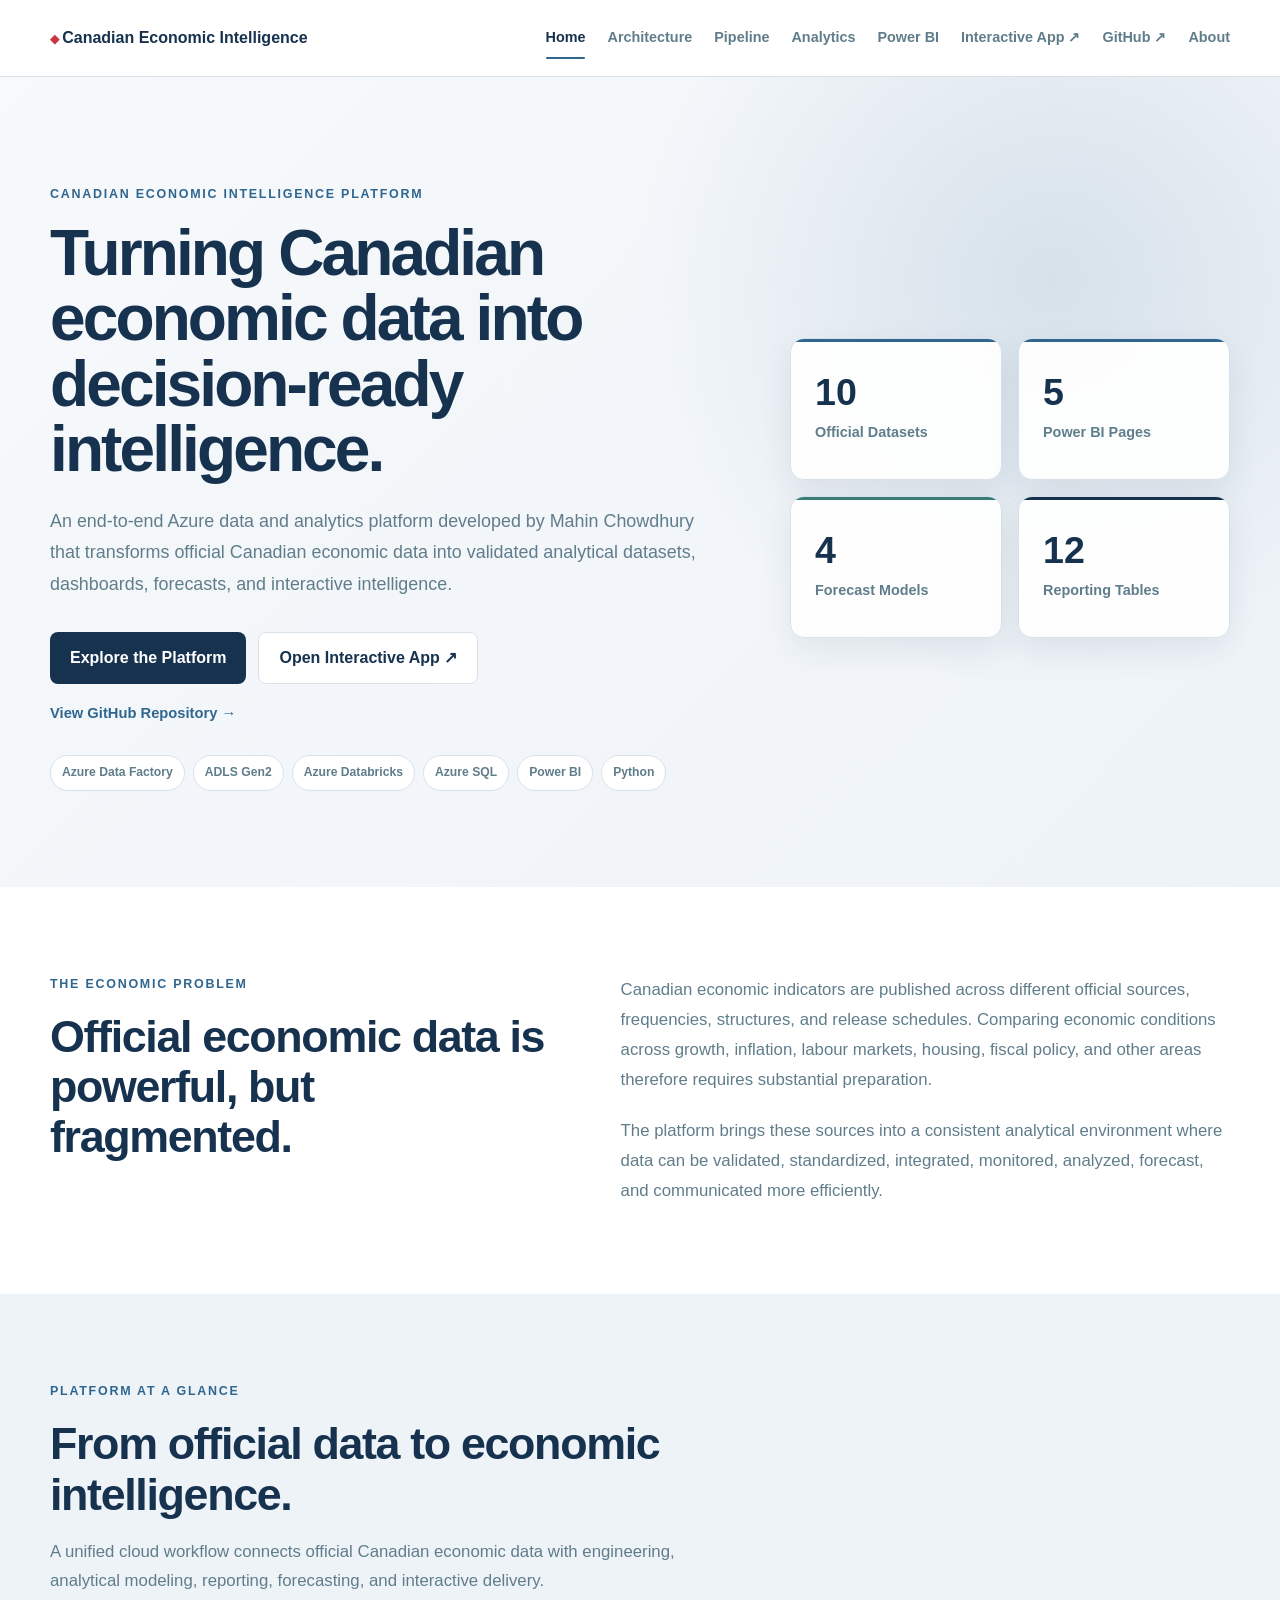
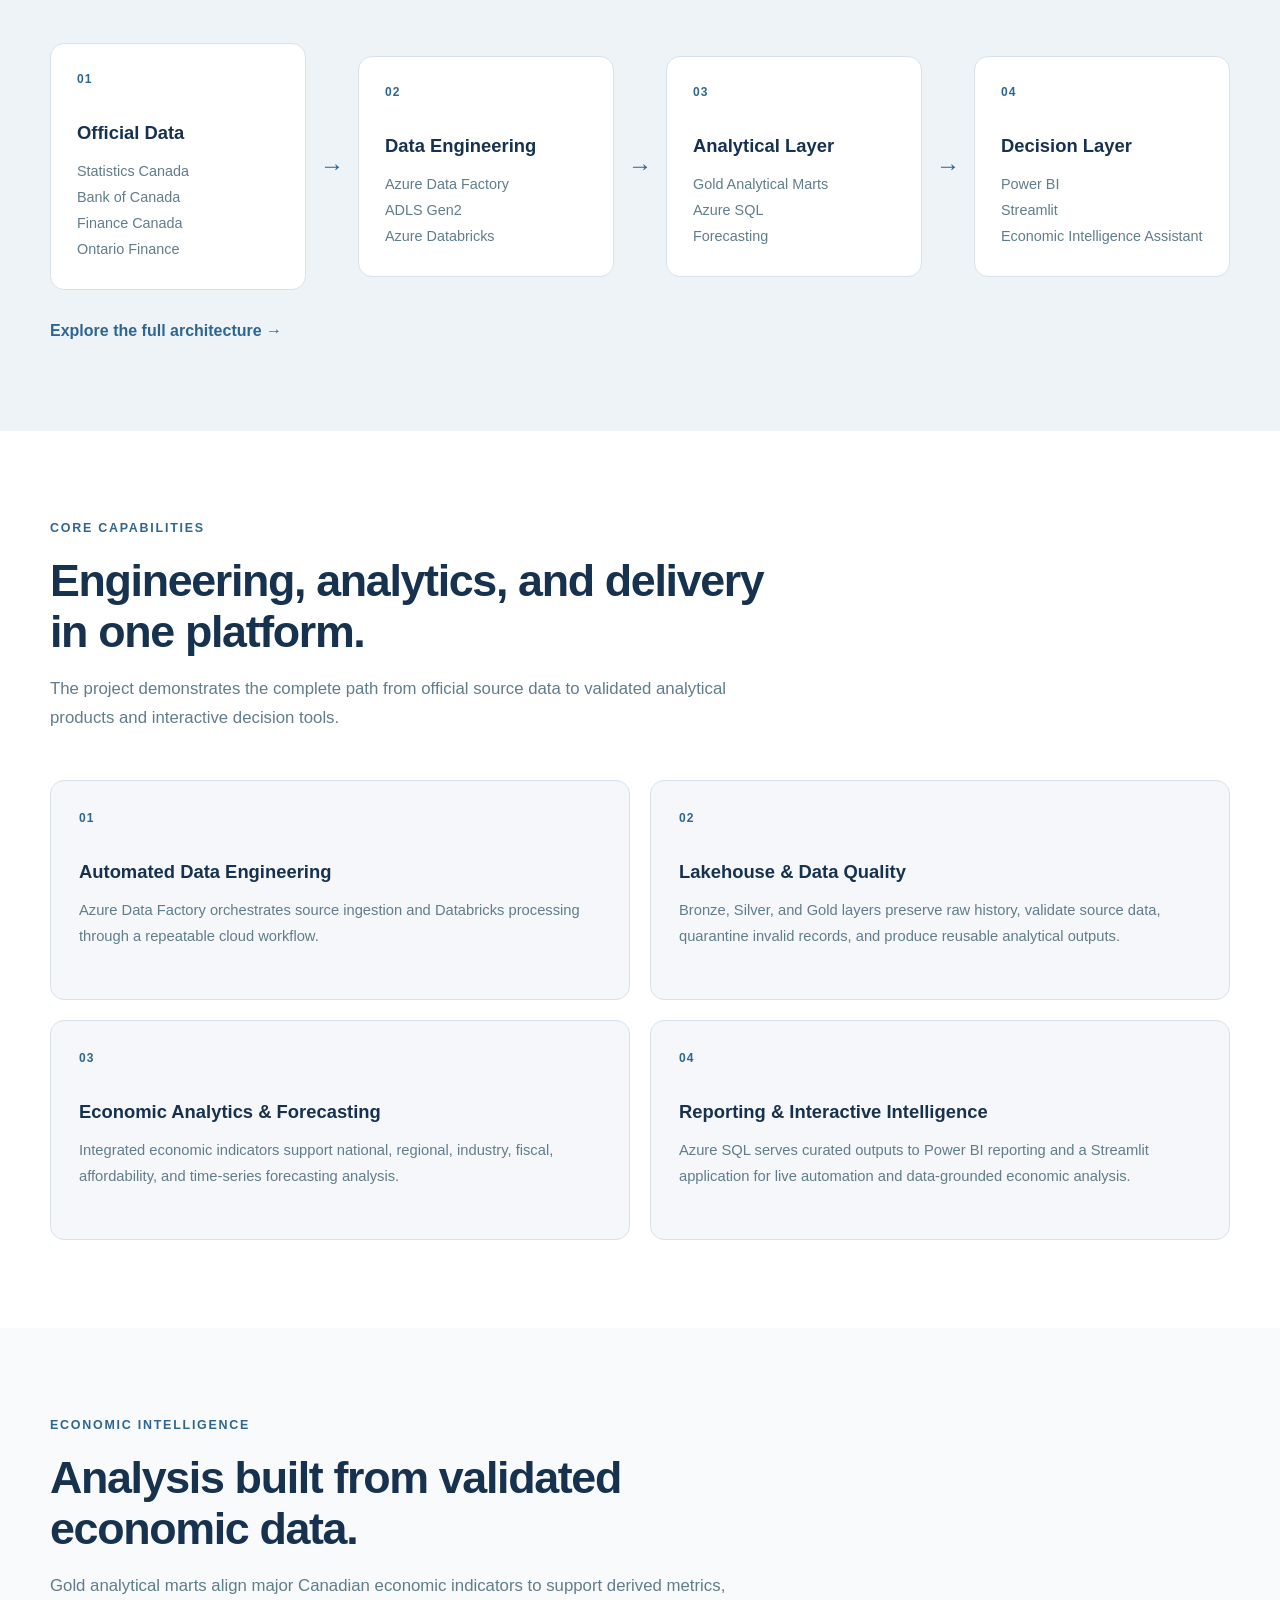
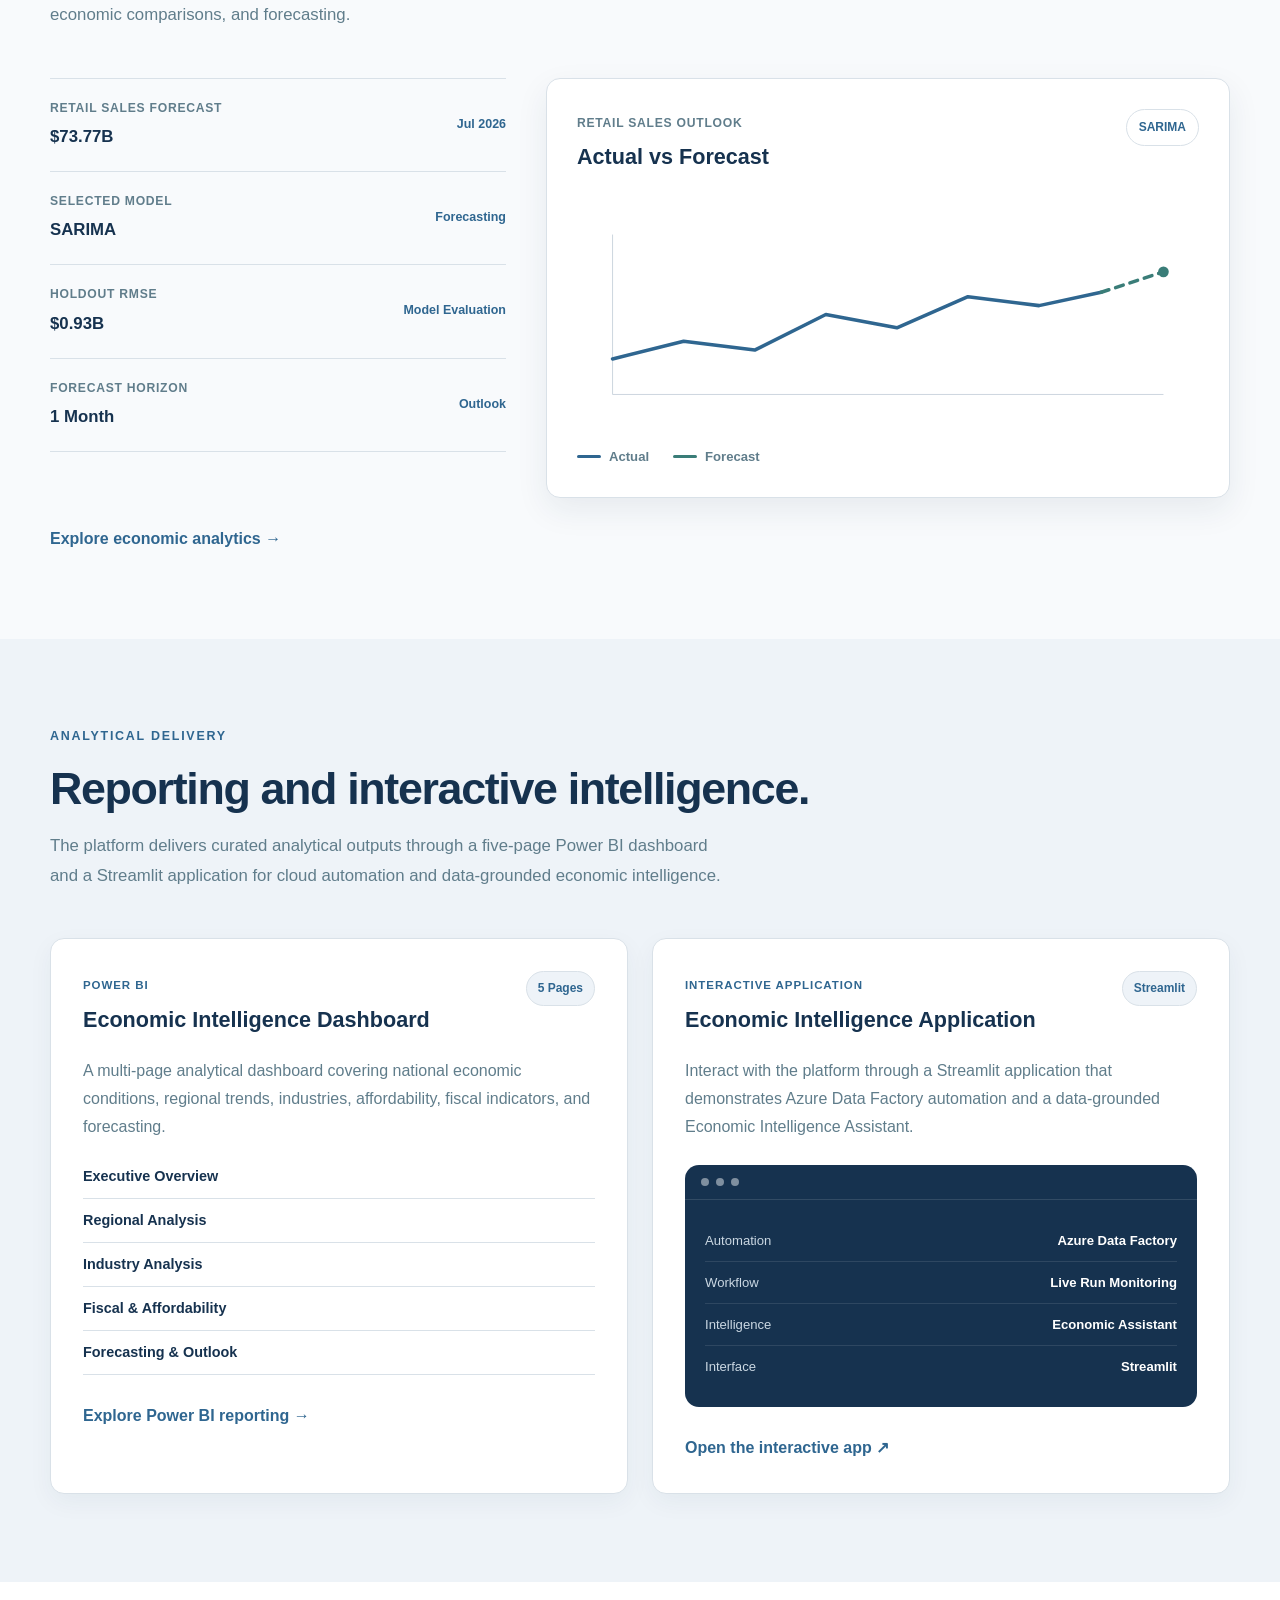
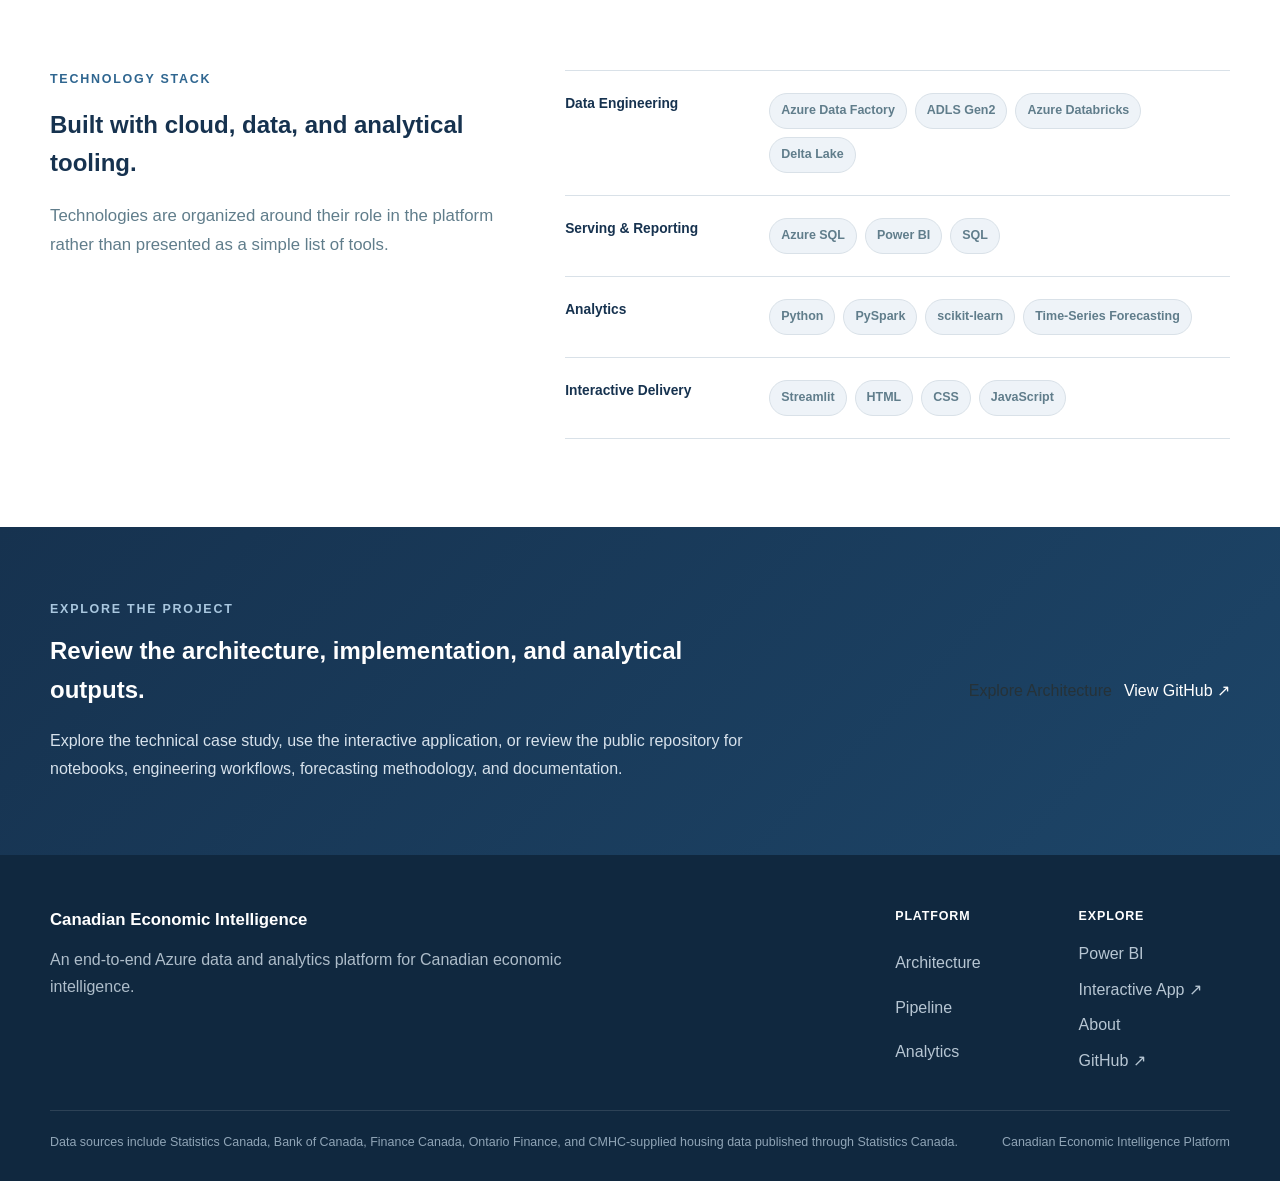
==== commit 7fc725ac: "Update portfolio website content and navigation" ====
--- a/index.html
+++ b/index.html
@@ -11,37 +11,74 @@
 
     <meta
         name="description"
-        content="Canadian Economic Intelligence Platform — an end-to-end Azure data platform for Canadian economic analytics, forecasting, Power BI reporting, and interactive intelligence."
+        content="Canadian Economic Intelligence Platform — an end-to-end Azure data and analytics platform developed by Mahin Chowdhury for Canadian economic analysis, forecasting, Power BI reporting, and interactive intelligence."
     >
 
     <title>
         Canadian Economic Intelligence Platform
     </title>
 
-    <link rel="stylesheet" href="assets/css/styles.css">
-    <link rel="stylesheet" href="assets/css/animations.css">
-    <link rel="stylesheet" href="assets/css/responsive.css">
+    <!-- Shared site styles -->
+    <link
+        rel="stylesheet"
+        href="assets/css/styles.css"
+    >
+
+    <!-- Shared animation styles -->
+    <link
+        rel="stylesheet"
+        href="assets/css/animations.css"
+    >
+
+    <!-- Shared responsive styles -->
+    <link
+        rel="stylesheet"
+        href="assets/css/responsive.css"
+    >
 </head>
 
 
 <body>
 
-    <!-- ======================================================
-         HOME PAGE: Header and Navigation
-         ====================================================== -->
+    <!-- =========================================================
+         SHARED COMPONENT
+         SECTION: Site header
+         PURPOSE:
+         Provide consistent navigation across the portfolio
+         and direct access to the interactive application.
+         ========================================================= -->
 
     <header class="site-header">
 
         <div class="container nav-container">
 
-            <a href="index.html" class="brand">
-                <span class="brand-mark" aria-hidden="true">◆</span>
-                <span>Canadian Economic Intelligence</span>
+            <a
+                href="index.html"
+                class="brand"
+            >
+                <span
+                    class="brand-mark"
+                    aria-hidden="true"
+                >
+                    ◆
+                </span>
+
+                <span>
+                    Canadian Economic Intelligence
+                </span>
             </a>
 
-            <nav class="main-nav" aria-label="Primary navigation">
-
-                <a href="index.html" class="active">
+
+            <nav
+                class="main-nav"
+                aria-label="Primary navigation"
+            >
+
+                <a
+                    href="index.html"
+                    class="active"
+                    aria-current="page"
+                >
                     Home
                 </a>
 
@@ -61,14 +98,16 @@
                     Power BI
                 </a>
 
-                <!-- Live Demo opens the deployed Streamlit application directly. -->
+
+                <!-- Open the deployed Streamlit application directly -->
                 <a
                     href="https://canadian-economic-intelligence-platform.streamlit.app/"
                     target="_blank"
                     rel="noopener noreferrer"
                 >
-                    Live Demo ↗
+                    Interactive App ↗
                 </a>
+
 
                 <a
                     href="https://github.com/mfchowdhury/canadian-economic-intelligence-platform"
@@ -78,6 +117,7 @@
                     GitHub ↗
                 </a>
 
+
                 <a href="pages/about.html">
                     About
                 </a>
@@ -91,10 +131,13 @@
 
     <main>
 
-
-        <!-- ======================================================
-             HOME PAGE: Hero
-             ====================================================== -->
+        <!-- =========================================================
+             PAGE: Home
+             SECTION: Hero
+             PURPOSE:
+             Introduce the project, its creator, and the primary
+             technical and analytical value of the platform.
+             ========================================================= -->
 
         <section class="hero">
 
@@ -112,11 +155,12 @@
                     </h1>
 
                     <p class="hero-description">
-                        An end-to-end Azure data platform that transforms
-                        official Canadian economic data into validated
-                        analytical datasets, dashboards, forecasts, and
-                        interactive intelligence.
+                        An end-to-end Azure data and analytics platform developed
+                        by Mahin Chowdhury that transforms official Canadian
+                        economic data into validated analytical datasets,
+                        dashboards, forecasts, and interactive intelligence.
                     </p>
+
 
                     <div class="hero-actions">
 
@@ -133,10 +177,11 @@
                             target="_blank"
                             rel="noopener noreferrer"
                         >
-                            Open Live Demo ↗
+                            Open Interactive App ↗
                         </a>
 
                     </div>
+
 
                     <a
                         href="https://github.com/mfchowdhury/canadian-economic-intelligence-platform"
@@ -147,10 +192,11 @@
                         View GitHub Repository →
                     </a>
 
+
                     <div class="technology-list">
                         <span>Azure Data Factory</span>
                         <span>ADLS Gen2</span>
-                        <span>Databricks</span>
+                        <span>Azure Databricks</span>
                         <span>Azure SQL</span>
                         <span>Power BI</span>
                         <span>Python</span>
@@ -159,7 +205,7 @@
                 </div>
 
 
-                <!-- Project scale at a glance. -->
+                <!-- Project scale at a glance -->
                 <div class="hero-summary">
 
                     <div class="summary-card">
@@ -179,7 +225,7 @@
 
                     <div class="summary-card">
                         <strong>12</strong>
-                        <span>SQL Reporting Tables</span>
+                        <span>Reporting Tables</span>
                     </div>
 
                 </div>
@@ -189,9 +235,13 @@
         </section>
 
 
-        <!-- ======================================================
-             HOME PAGE: Economic Problem
-             ====================================================== -->
+        <!-- =========================================================
+             PAGE: Home
+             SECTION: Economic problem
+             PURPOSE:
+             Explain why integrating official Canadian economic
+             indicators requires a structured analytical platform.
+             ========================================================= -->
 
         <section class="problem-section">
 
@@ -223,10 +273,10 @@
                     </p>
 
                     <p>
-                        This platform brings those sources into a consistent
+                        The platform brings these sources into a consistent
                         analytical environment where data can be validated,
-                        integrated, monitored, analyzed, forecast, and
-                        communicated more efficiently.
+                        standardized, integrated, monitored, analyzed,
+                        forecast, and communicated more efficiently.
                     </p>
 
                 </div>
@@ -236,11 +286,13 @@
         </section>
 
 
-        <!-- ======================================================
-             HOME PAGE: Platform at a Glance
-             A concise architecture summary replaces multiple
-             overlapping architecture sections on the old homepage.
-             ====================================================== -->
+        <!-- =========================================================
+             PAGE: Home
+             SECTION: Platform at a glance
+             PURPOSE:
+             Summarize the end-to-end movement from official
+             economic data to analytical and decision products.
+             ========================================================= -->
 
         <section
             class="platform-section"
@@ -260,7 +312,7 @@
                     </h2>
 
                     <p class="section-description">
-                        A single cloud workflow connects official Canadian
+                        A unified cloud workflow connects official Canadian
                         economic data with engineering, analytical modeling,
                         reporting, forecasting, and interactive delivery.
                     </p>
@@ -272,7 +324,9 @@
 
                     <article class="platform-stage">
 
-                        <span class="stage-number">01</span>
+                        <span class="stage-number">
+                            01
+                        </span>
 
                         <h3>
                             Official Data
@@ -298,7 +352,9 @@
 
                     <article class="platform-stage">
 
-                        <span class="stage-number">02</span>
+                        <span class="stage-number">
+                            02
+                        </span>
 
                         <h3>
                             Data Engineering
@@ -323,14 +379,16 @@
 
                     <article class="platform-stage">
 
-                        <span class="stage-number">03</span>
+                        <span class="stage-number">
+                            03
+                        </span>
 
                         <h3>
                             Analytical Layer
                         </h3>
 
                         <p>
-                            Gold Data Models<br>
+                            Gold Analytical Marts<br>
                             Azure SQL<br>
                             Forecasting
                         </p>
@@ -348,7 +406,9 @@
 
                     <article class="platform-stage">
 
-                        <span class="stage-number">04</span>
+                        <span class="stage-number">
+                            04
+                        </span>
 
                         <h3>
                             Decision Layer
@@ -377,11 +437,13 @@
         </section>
 
 
-        <!-- ======================================================
-             HOME PAGE: Core Capabilities
-             Four capability groups summarize the implementation
-             without repeating the architecture.
-             ====================================================== -->
+        <!-- =========================================================
+             PAGE: Home
+             SECTION: Core capabilities
+             PURPOSE:
+             Summarize the primary engineering, analytical,
+             forecasting, and delivery capabilities demonstrated.
+             ========================================================= -->
 
         <section class="capabilities-section">
 
@@ -421,7 +483,7 @@
 
                         <p>
                             Azure Data Factory orchestrates source ingestion
-                            and Databricks processing across a repeatable
+                            and Databricks processing through a repeatable
                             cloud workflow.
                         </p>
 
@@ -441,7 +503,7 @@
                         <p>
                             Bronze, Silver, and Gold layers preserve raw
                             history, validate source data, quarantine invalid
-                            records, and produce analytical datasets.
+                            records, and produce reusable analytical outputs.
                         </p>
 
                     </article>
@@ -491,9 +553,13 @@
         </section>
 
 
-        <!-- ======================================================
-             HOME PAGE: Economic Intelligence Preview
-             ====================================================== -->
+        <!-- =========================================================
+             PAGE: Home
+             SECTION: Economic intelligence preview
+             PURPOSE:
+             Present selected forecasting outputs and provide
+             a preview of the analytical experience.
+             ========================================================= -->
 
         <section class="insights-preview">
 
@@ -510,8 +576,8 @@
                     </h2>
 
                     <p class="section-description">
-                        Gold analytical datasets align major Canadian
-                        indicators and support derived metrics, economic
+                        Gold analytical marts align major Canadian economic
+                        indicators to support derived metrics, economic
                         comparisons, and forecasting.
                     </p>
 
@@ -525,6 +591,7 @@
                         <div class="indicator-row">
 
                             <div>
+
                                 <span class="indicator-label">
                                     Retail Sales Forecast
                                 </span>
@@ -532,6 +599,7 @@
                                 <strong>
                                     $73.77B
                                 </strong>
+
                             </div>
 
                             <span class="indicator-note">
@@ -544,6 +612,7 @@
                         <div class="indicator-row">
 
                             <div>
+
                                 <span class="indicator-label">
                                     Selected Model
                                 </span>
@@ -551,6 +620,7 @@
                                 <strong>
                                     SARIMA
                                 </strong>
+
                             </div>
 
                             <span class="indicator-note">
@@ -563,6 +633,7 @@
                         <div class="indicator-row">
 
                             <div>
+
                                 <span class="indicator-label">
                                     Holdout RMSE
                                 </span>
@@ -570,6 +641,7 @@
                                 <strong>
                                     $0.93B
                                 </strong>
+
                             </div>
 
                             <span class="indicator-note">
@@ -582,6 +654,7 @@
                         <div class="indicator-row">
 
                             <div>
+
                                 <span class="indicator-label">
                                     Forecast Horizon
                                 </span>
@@ -589,6 +662,7 @@
                                 <strong>
                                     1 Month
                                 </strong>
+
                             </div>
 
                             <span class="indicator-note">
@@ -623,7 +697,7 @@
                         </div>
 
 
-                        <!-- Simplified visual preview; full reporting is available in Power BI. -->
+                        <!-- Simplified homepage preview of the forecast -->
                         <div
                             class="mini-chart"
                             aria-label="Retail sales forecast preview"
@@ -644,6 +718,7 @@
                                     historical retail sales followed by a
                                     one-month forecast.
                                 </desc>
+
 
                                 <line
                                     x1="40"
@@ -653,6 +728,7 @@
                                     class="chart-axis"
                                 ></line>
 
+
                                 <line
                                     x1="40"
                                     y1="40"
@@ -660,6 +736,7 @@
                                     y2="220"
                                     class="chart-axis"
                                 ></line>
+
 
                                 <polyline
                                     points="
@@ -675,6 +752,7 @@
                                     class="chart-line-actual"
                                 ></polyline>
 
+
                                 <polyline
                                     points="
                                         590,105
@@ -683,6 +761,7 @@
                                     class="chart-line-forecast"
                                 ></polyline>
 
+
                                 <circle
                                     cx="660"
                                     cy="82"
@@ -726,10 +805,13 @@
         </section>
 
 
-        <!-- ======================================================
-             HOME PAGE: Reporting and Live Demo
-             Power BI owns visualization; Streamlit owns interaction.
-             ====================================================== -->
+        <!-- =========================================================
+             PAGE: Home
+             SECTION: Analytical delivery
+             PURPOSE:
+             Present Power BI as the reporting layer and Streamlit
+             as the interactive application layer.
+             ========================================================= -->
 
         <section class="delivery-preview">
 
@@ -747,9 +829,9 @@
 
                     <p class="section-description">
                         The platform delivers curated analytical outputs
-                        through a five-page Power BI dashboard and a separate
-                        Streamlit application for live cloud automation and
-                        economic intelligence.
+                        through a five-page Power BI dashboard and a
+                        Streamlit application for cloud automation and
+                        data-grounded economic intelligence.
                     </p>
 
                 </div>
@@ -757,8 +839,7 @@
 
                 <div class="delivery-showcase">
 
-
-                    <!-- Power BI reporting product. -->
+                    <!-- Power BI reporting product -->
                     <article class="delivery-panel powerbi-panel">
 
                         <div class="delivery-panel-header">
@@ -809,7 +890,7 @@
                     </article>
 
 
-                    <!-- Streamlit is the dedicated interactive application. -->
+                    <!-- Streamlit interactive application -->
                     <article class="delivery-panel">
 
                         <div class="delivery-panel-header">
@@ -817,11 +898,11 @@
                             <div>
 
                                 <span class="delivery-label">
-                                    LIVE APPLICATION
+                                    INTERACTIVE APPLICATION
                                 </span>
 
                                 <h3>
-                                    Interactive Platform Demo
+                                    Economic Intelligence Application
                                 </h3>
 
                             </div>
@@ -834,9 +915,9 @@
 
 
                         <p class="delivery-description">
-                            Interact with the platform through a live
-                            application that demonstrates real Azure Data
-                            Factory automation and a data-grounded Economic
+                            Interact with the platform through a Streamlit
+                            application that demonstrates Azure Data Factory
+                            automation and a data-grounded Economic
                             Intelligence Assistant.
                         </p>
 
@@ -848,6 +929,7 @@
                                 <span></span>
                                 <span></span>
                             </div>
+
 
                             <div class="demo-terminal-body">
 
@@ -882,7 +964,7 @@
                             target="_blank"
                             rel="noopener noreferrer"
                         >
-                            Open the live demo ↗
+                            Open the interactive app ↗
                         </a>
 
                     </article>
@@ -894,9 +976,13 @@
         </section>
 
 
-        <!-- ======================================================
-             HOME PAGE: Technology Stack
-             ====================================================== -->
+        <!-- =========================================================
+             PAGE: Home
+             SECTION: Technology stack
+             PURPOSE:
+             Organize the main technologies by their role within
+             the engineering and analytical architecture.
+             ========================================================= -->
 
         <section class="technology-section">
 
@@ -996,9 +1082,13 @@
         </section>
 
 
-        <!-- ======================================================
-             HOME PAGE: Final Project CTA
-             ====================================================== -->
+        <!-- =========================================================
+             PAGE: Home
+             SECTION: Final project CTA
+             PURPOSE:
+             Direct visitors toward the architecture, application,
+             and public implementation repository.
+             ========================================================= -->
 
         <section class="project-cta">
 
@@ -1018,8 +1108,8 @@
                         </h2>
 
                         <p>
-                            Explore the technical case study, interact with
-                            the live application, or review the public
+                            Explore the technical case study, use the
+                            interactive application, or review the public
                             repository for notebooks, engineering workflows,
                             forecasting methodology, and documentation.
                         </p>
@@ -1056,9 +1146,10 @@
     </main>
 
 
-    <!-- ======================================================
-         HOME PAGE: Footer
-         ====================================================== -->
+    <!-- =========================================================
+         SHARED COMPONENT
+         SECTION: Site footer
+         ========================================================= -->
 
     <footer class="site-footer">
 
@@ -1119,7 +1210,7 @@
                         target="_blank"
                         rel="noopener noreferrer"
                     >
-                        Live Demo ↗
+                        Interactive App ↗
                     </a>
 
                     <a href="pages/about.html">
@@ -1158,6 +1249,7 @@
     </footer>
 
 
+    <!-- Shared site navigation and interaction logic -->
     <script src="assets/js/main.js"></script>
 
 </body>
--- a/assets/css/styles.css
+++ b/assets/css/styles.css
@@ -1,7 +1,7 @@
 /* =========================================================
    Canadian Economic Intelligence Platform
    Core visual system and desktop layout
-   ========================================================= */
+   ======================================================== */
 
 
 /* ---------- Design tokens ------- */
@@ -1178,11 +1178,17 @@
 }
 
 /* =========================================================
-   PAGE: Architecture
-   SECTION: Inner page hero
+   SHARED INNER-PAGE LAYOUT
+   SECTION: Page hero spacing
+   PURPOSE:
+   Provide consistent vertical separation between the sticky
+   site navigation and the introductory hero content on every
+   inner page, including Architecture, Pipeline, Analytics,
+   Power BI, and About.
    ========================================================= */
 
 .inner-page-hero {
+    padding: 72px 0 64px;
     background: var(--color-surface-soft);
 }
 
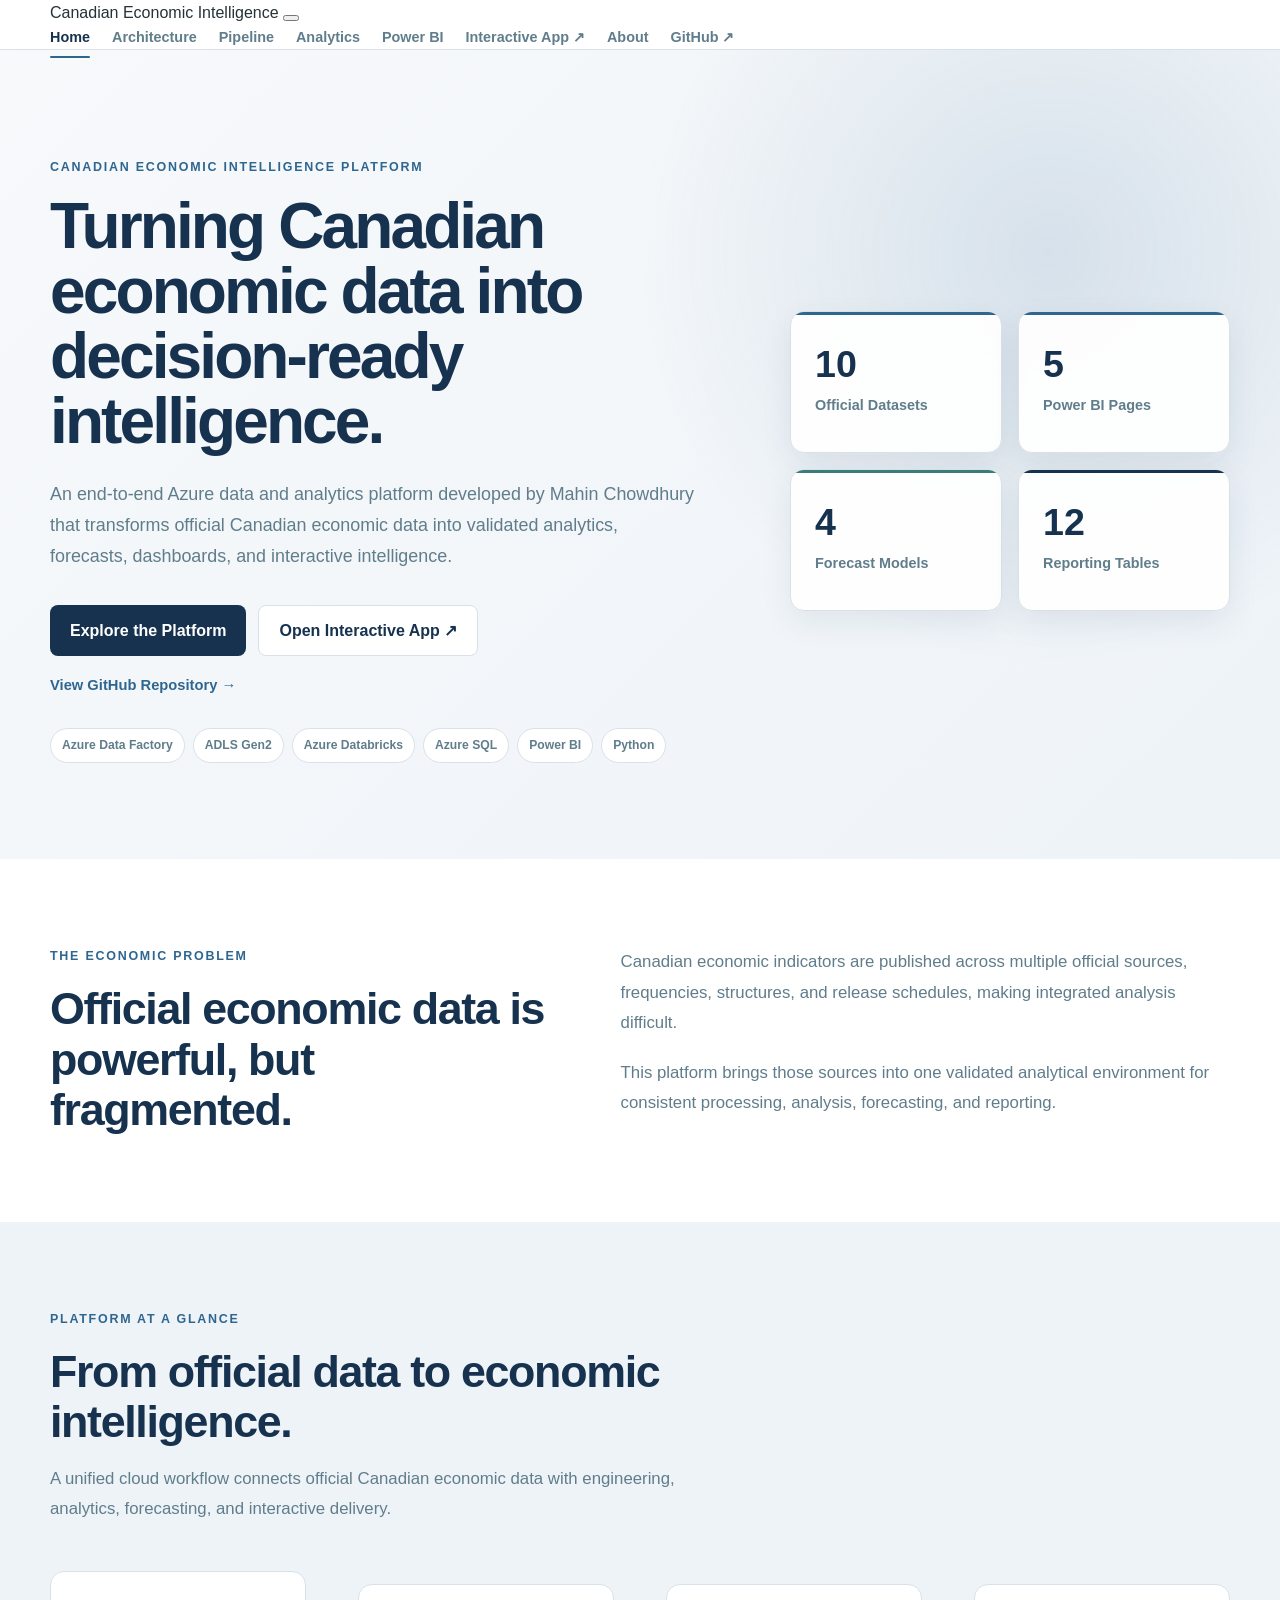
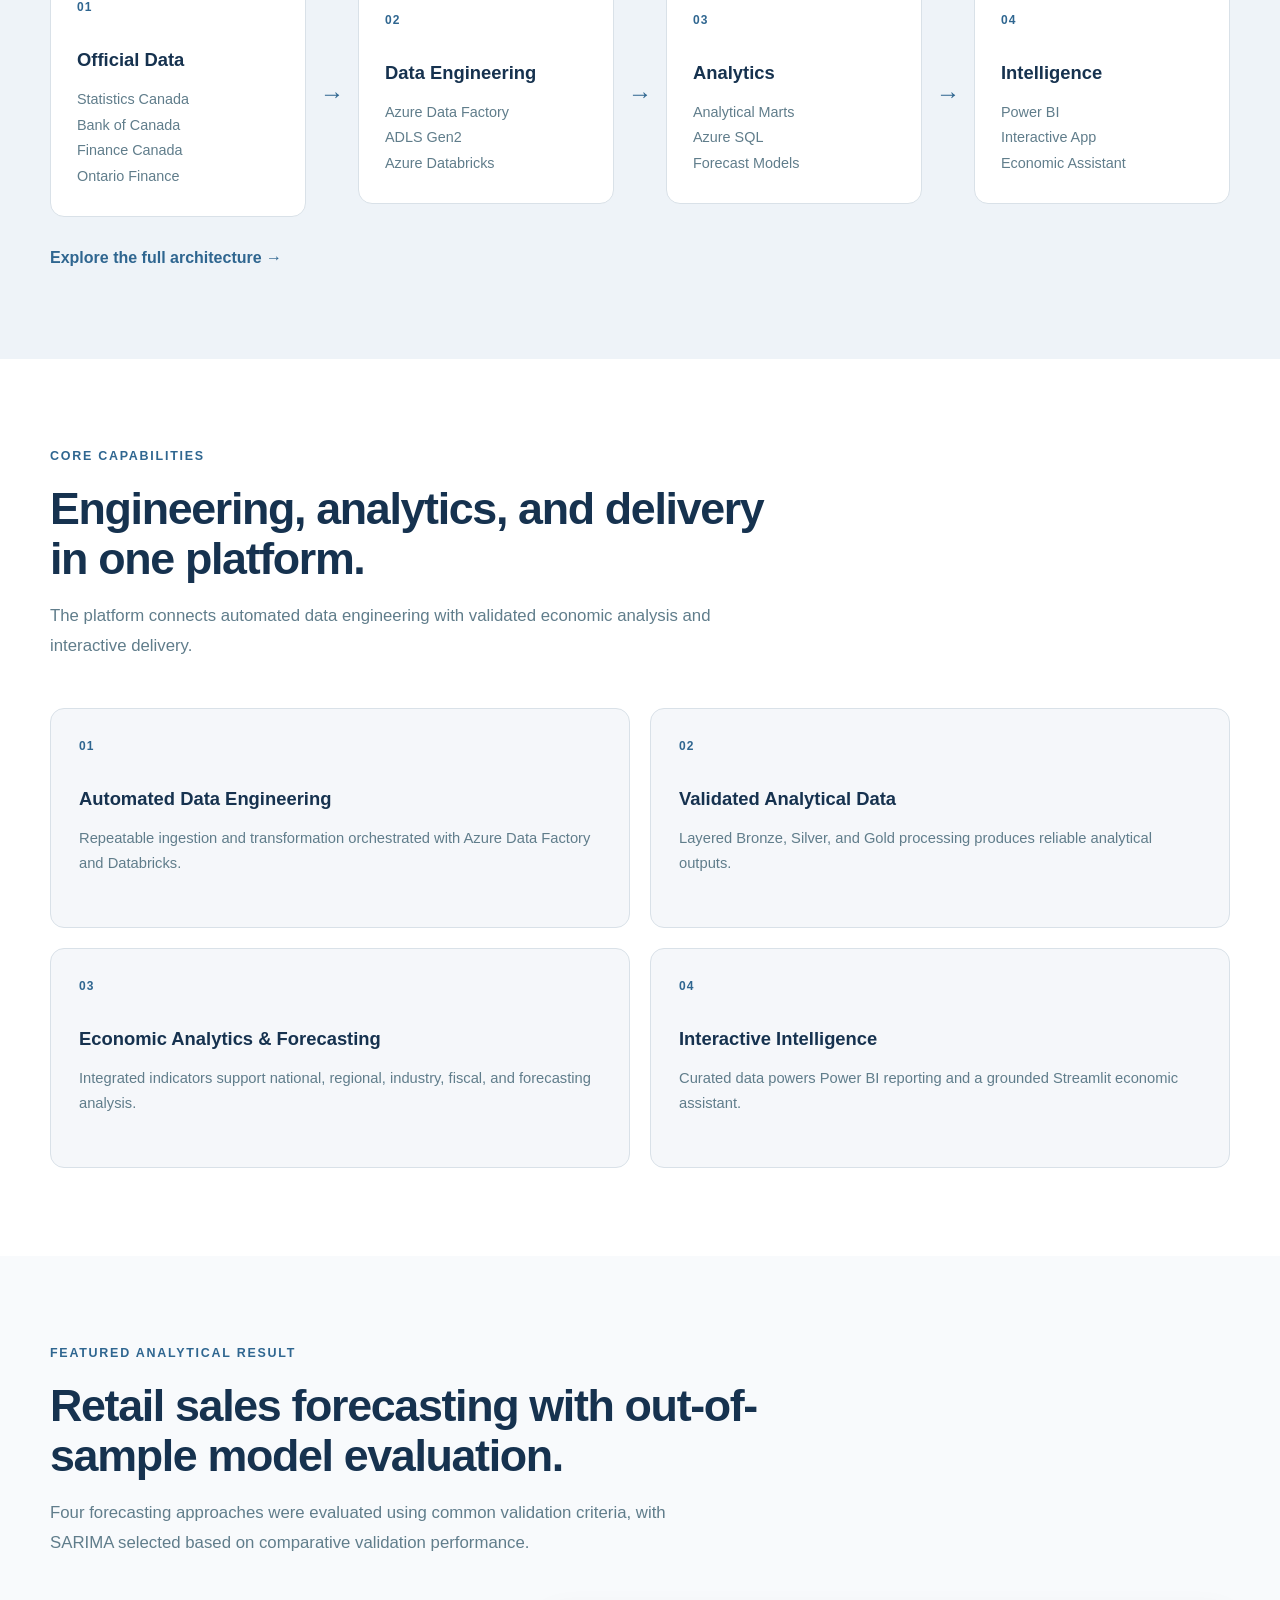
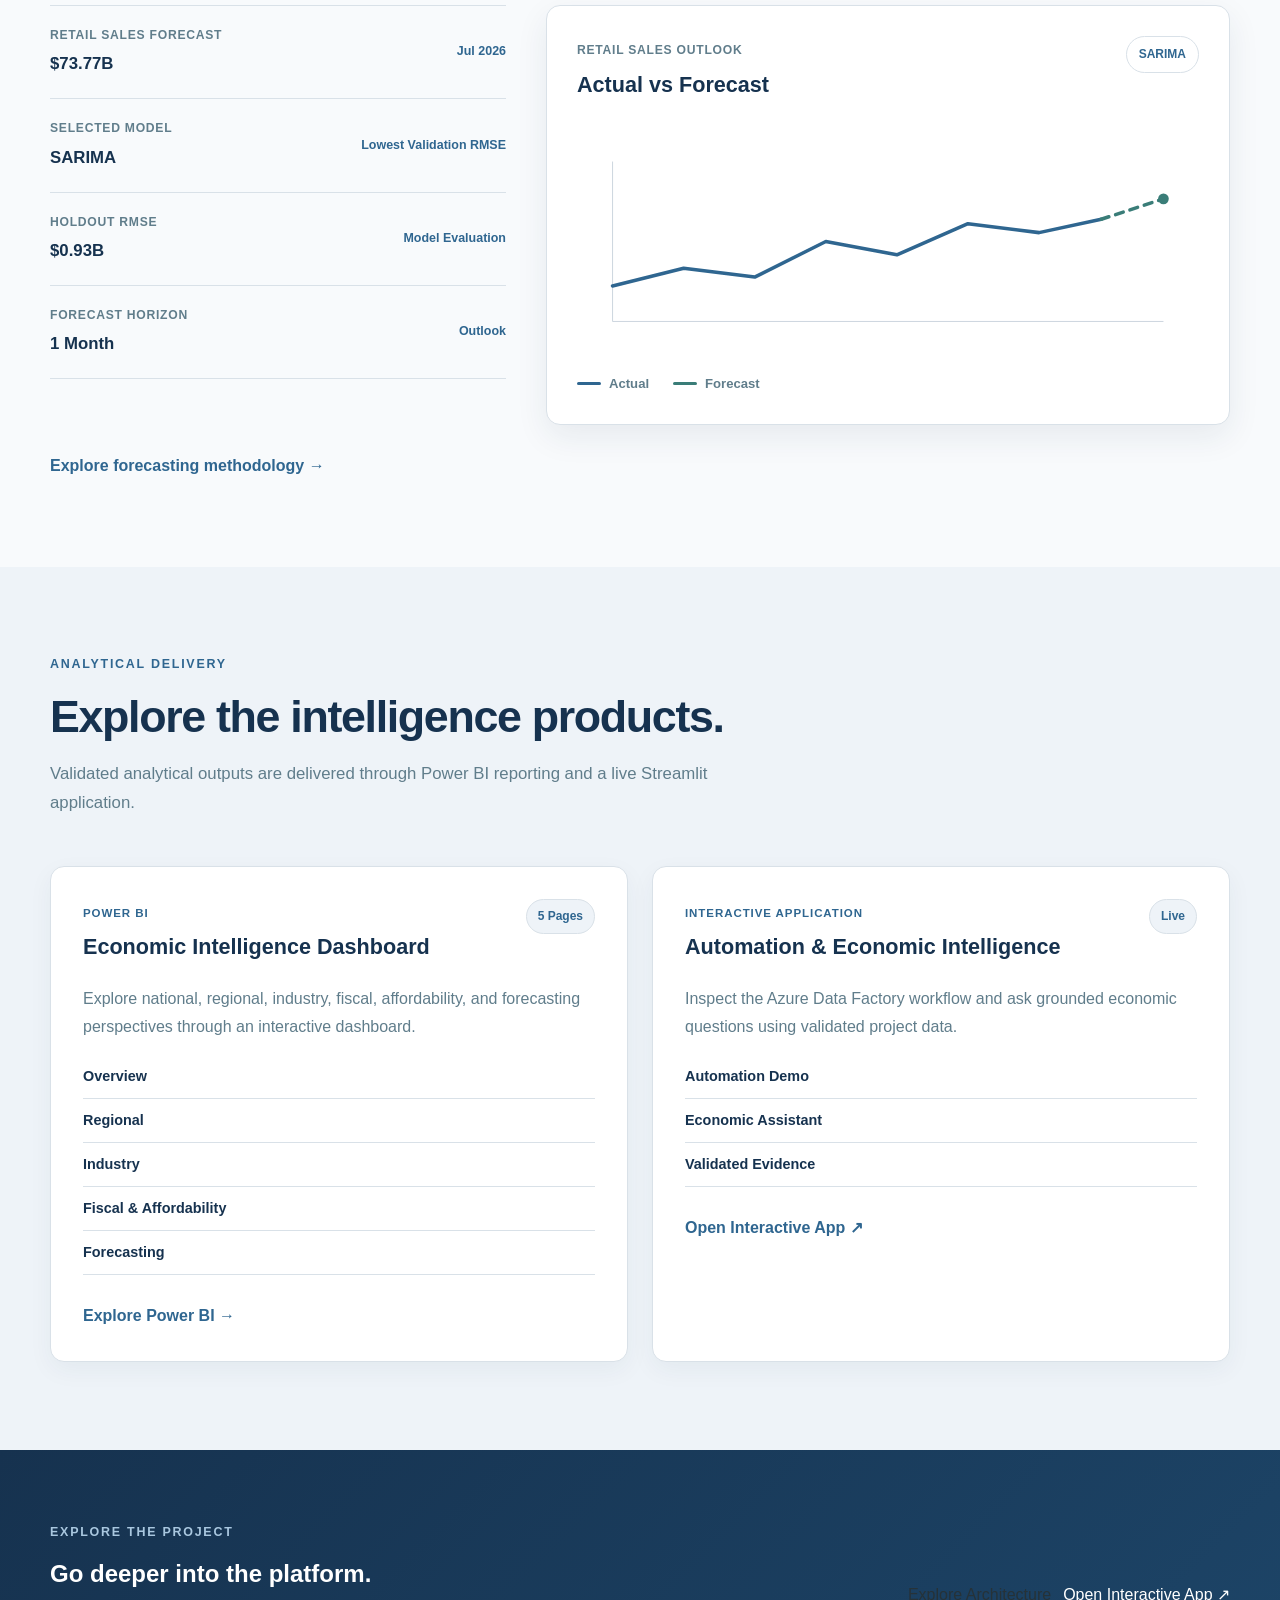
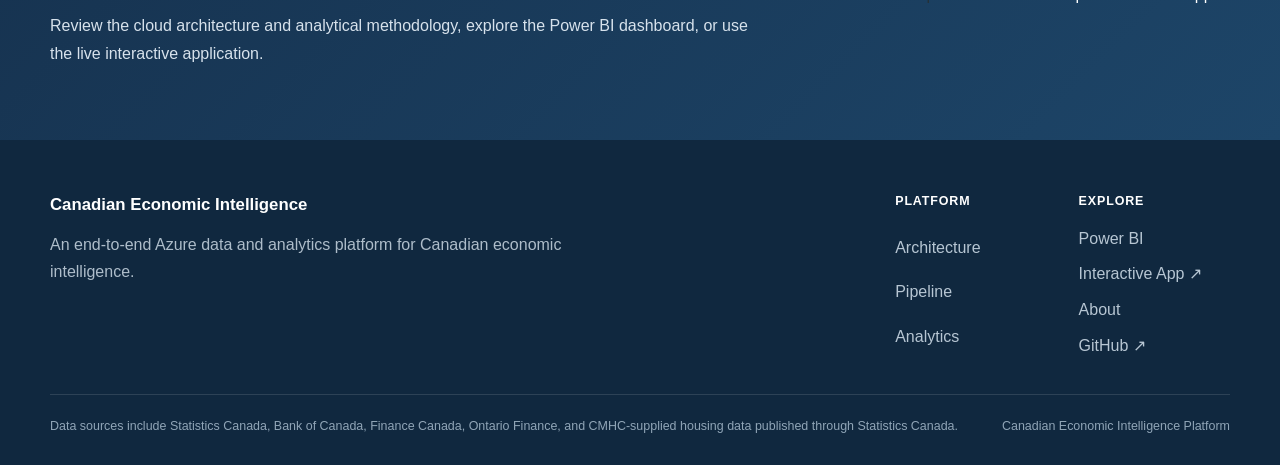
==== commit 9dc14ada: "Update index.html" ====
--- a/index.html
+++ b/index.html
@@ -44,34 +44,41 @@
          SHARED COMPONENT
          SECTION: Site header
          PURPOSE:
-         Provide consistent navigation across the portfolio
-         and direct access to the interactive application.
+         Provide consistent desktop and mobile navigation across
+         the portfolio and access to the interactive application.
          ========================================================= -->
 
     <header class="site-header">
 
-        <div class="container nav-container">
+        <div class="container header-container">
 
             <a
                 href="index.html"
-                class="brand"
+                class="site-brand"
+                aria-label="Canadian Economic Intelligence homepage"
             >
-                <span
-                    class="brand-mark"
-                    aria-hidden="true"
-                >
-                    ◆
-                </span>
-
-                <span>
-                    Canadian Economic Intelligence
-                </span>
+                Canadian Economic Intelligence
             </a>
+
+
+            <!-- Mobile navigation control -->
+            <button
+                class="mobile-menu-toggle"
+                type="button"
+                aria-label="Open navigation menu"
+                aria-controls="main-navigation"
+                aria-expanded="false"
+            >
+                <span></span>
+                <span></span>
+                <span></span>
+            </button>
 
 
             <nav
                 class="main-nav"
-                aria-label="Primary navigation"
+                id="main-navigation"
+                aria-label="Main navigation"
             >
 
                 <a
@@ -98,8 +105,6 @@
                     Power BI
                 </a>
 
-
-                <!-- Open the deployed Streamlit application directly -->
                 <a
                     href="https://canadian-economic-intelligence-platform.streamlit.app/"
                     target="_blank"
@@ -108,6 +113,9 @@
                     Interactive App ↗
                 </a>
 
+                <a href="pages/about.html">
+                    About
+                </a>
 
                 <a
                     href="https://github.com/mfchowdhury/canadian-economic-intelligence-platform"
@@ -117,11 +125,6 @@
                     GitHub ↗
                 </a>
 
-
-                <a href="pages/about.html">
-                    About
-                </a>
-
             </nav>
 
         </div>
@@ -135,8 +138,8 @@
              PAGE: Home
              SECTION: Hero
              PURPOSE:
-             Introduce the project, its creator, and the primary
-             technical and analytical value of the platform.
+             Give visitors an immediate executive-level understanding
+             of the project, its purpose, scale, and primary outputs.
              ========================================================= -->
 
         <section class="hero">
@@ -155,10 +158,10 @@
                     </h1>
 
                     <p class="hero-description">
-                        An end-to-end Azure data and analytics platform developed
-                        by Mahin Chowdhury that transforms official Canadian
-                        economic data into validated analytical datasets,
-                        dashboards, forecasts, and interactive intelligence.
+                        An end-to-end Azure data and analytics platform
+                        developed by Mahin Chowdhury that transforms official
+                        Canadian economic data into validated analytics,
+                        forecasts, dashboards, and interactive intelligence.
                     </p>
 
 
@@ -193,6 +196,7 @@
                     </a>
 
 
+                    <!-- Keep only the principal technologies on Home -->
                     <div class="technology-list">
                         <span>Azure Data Factory</span>
                         <span>ADLS Gen2</span>
@@ -205,7 +209,7 @@
                 </div>
 
 
-                <!-- Project scale at a glance -->
+                <!-- Compact evidence of project scale -->
                 <div class="hero-summary">
 
                     <div class="summary-card">
@@ -237,10 +241,10 @@
 
         <!-- =========================================================
              PAGE: Home
-             SECTION: Economic problem
+             SECTION: Problem and solution
              PURPOSE:
-             Explain why integrating official Canadian economic
-             indicators requires a structured analytical platform.
+             Explain the economic-data problem and the platform's
+             response without duplicating the technical inner pages.
              ========================================================= -->
 
         <section class="problem-section">
@@ -265,18 +269,15 @@
 
                     <p>
                         Canadian economic indicators are published across
-                        different official sources, frequencies, structures,
-                        and release schedules. Comparing economic conditions
-                        across growth, inflation, labour markets, housing,
-                        fiscal policy, and other areas therefore requires
-                        substantial preparation.
+                        multiple official sources, frequencies, structures,
+                        and release schedules, making integrated analysis
+                        difficult.
                     </p>
 
                     <p>
-                        The platform brings these sources into a consistent
-                        analytical environment where data can be validated,
-                        standardized, integrated, monitored, analyzed,
-                        forecast, and communicated more efficiently.
+                        This platform brings those sources into one validated
+                        analytical environment for consistent processing,
+                        analysis, forecasting, and reporting.
                     </p>
 
                 </div>
@@ -290,8 +291,8 @@
              PAGE: Home
              SECTION: Platform at a glance
              PURPOSE:
-             Summarize the end-to-end movement from official
-             economic data to analytical and decision products.
+             Show only the high-level end-to-end platform flow.
+             Detailed architecture remains on Architecture.
              ========================================================= -->
 
         <section
@@ -313,8 +314,8 @@
 
                     <p class="section-description">
                         A unified cloud workflow connects official Canadian
-                        economic data with engineering, analytical modeling,
-                        reporting, forecasting, and interactive delivery.
+                        economic data with engineering, analytics, forecasting,
+                        and interactive delivery.
                     </p>
 
                 </div>
@@ -384,13 +385,13 @@
                         </span>
 
                         <h3>
-                            Analytical Layer
+                            Analytics
                         </h3>
 
                         <p>
-                            Gold Analytical Marts<br>
+                            Analytical Marts<br>
                             Azure SQL<br>
-                            Forecasting
+                            Forecast Models
                         </p>
 
                     </article>
@@ -411,13 +412,13 @@
                         </span>
 
                         <h3>
-                            Decision Layer
+                            Intelligence
                         </h3>
 
                         <p>
                             Power BI<br>
-                            Streamlit<br>
-                            Economic Intelligence Assistant
+                            Interactive App<br>
+                            Economic Assistant
                         </p>
 
                     </article>
@@ -441,8 +442,8 @@
              PAGE: Home
              SECTION: Core capabilities
              PURPOSE:
-             Summarize the primary engineering, analytical,
-             forecasting, and delivery capabilities demonstrated.
+             Present the four major platform capabilities concisely.
+             Technical implementation detail belongs on inner pages.
              ========================================================= -->
 
         <section class="capabilities-section">
@@ -461,9 +462,9 @@
                     </h2>
 
                     <p class="section-description">
-                        The project demonstrates the complete path from
-                        official source data to validated analytical
-                        products and interactive decision tools.
+                        The platform connects automated data engineering
+                        with validated economic analysis and interactive
+                        delivery.
                     </p>
 
                 </div>
@@ -482,9 +483,9 @@
                         </h3>
 
                         <p>
-                            Azure Data Factory orchestrates source ingestion
-                            and Databricks processing through a repeatable
-                            cloud workflow.
+                            Repeatable ingestion and transformation
+                            orchestrated with Azure Data Factory
+                            and Databricks.
                         </p>
 
                     </article>
@@ -497,13 +498,12 @@
                         </span>
 
                         <h3>
-                            Lakehouse &amp; Data Quality
+                            Validated Analytical Data
                         </h3>
 
                         <p>
-                            Bronze, Silver, and Gold layers preserve raw
-                            history, validate source data, quarantine invalid
-                            records, and produce reusable analytical outputs.
+                            Layered Bronze, Silver, and Gold processing
+                            produces reliable analytical outputs.
                         </p>
 
                     </article>
@@ -520,9 +520,9 @@
                         </h3>
 
                         <p>
-                            Integrated economic indicators support national,
-                            regional, industry, fiscal, affordability, and
-                            time-series forecasting analysis.
+                            Integrated indicators support national,
+                            regional, industry, fiscal, and forecasting
+                            analysis.
                         </p>
 
                     </article>
@@ -535,13 +535,12 @@
                         </span>
 
                         <h3>
-                            Reporting &amp; Interactive Intelligence
+                            Interactive Intelligence
                         </h3>
 
                         <p>
-                            Azure SQL serves curated outputs to Power BI
-                            reporting and a Streamlit application for live
-                            automation and data-grounded economic analysis.
+                            Curated data powers Power BI reporting
+                            and a grounded Streamlit economic assistant.
                         </p>
 
                     </article>
@@ -555,10 +554,10 @@
 
         <!-- =========================================================
              PAGE: Home
-             SECTION: Economic intelligence preview
+             SECTION: Featured analytical result
              PURPOSE:
-             Present selected forecasting outputs and provide
-             a preview of the analytical experience.
+             Show concrete analytical evidence while leaving detailed
+             model methodology and rationale to the Analytics page.
              ========================================================= -->
 
         <section class="insights-preview">
@@ -568,17 +567,18 @@
                 <div class="section-heading insights-preview-heading">
 
                     <p class="eyebrow">
-                        ECONOMIC INTELLIGENCE
+                        FEATURED ANALYTICAL RESULT
                     </p>
 
                     <h2>
-                        Analysis built from validated economic data.
+                        Retail sales forecasting with
+                        out-of-sample model evaluation.
                     </h2>
 
                     <p class="section-description">
-                        Gold analytical marts align major Canadian economic
-                        indicators to support derived metrics, economic
-                        comparisons, and forecasting.
+                        Four forecasting approaches were evaluated using
+                        common validation criteria, with SARIMA selected
+                        based on comparative validation performance.
                     </p>
 
                 </div>
@@ -624,7 +624,7 @@
                             </div>
 
                             <span class="indicator-note">
-                                Forecasting
+                                Lowest Validation RMSE
                             </span>
 
                         </div>
@@ -727,7 +727,6 @@
                                     y2="220"
                                     class="chart-axis"
                                 ></line>
-
 
                                 <line
                                     x1="40"
@@ -797,7 +796,7 @@
                     href="pages/analytics.html"
                     class="architecture-link"
                 >
-                    Explore economic analytics →
+                    Explore forecasting methodology →
                 </a>
 
             </div>
@@ -809,8 +808,8 @@
              PAGE: Home
              SECTION: Analytical delivery
              PURPOSE:
-             Present Power BI as the reporting layer and Streamlit
-             as the interactive application layer.
+             Present the two primary analytical products concisely:
+             Power BI reporting and the Streamlit application.
              ========================================================= -->
 
         <section class="delivery-preview">
@@ -824,14 +823,12 @@
                     </p>
 
                     <h2>
-                        Reporting and interactive intelligence.
+                        Explore the intelligence products.
                     </h2>
 
                     <p class="section-description">
-                        The platform delivers curated analytical outputs
-                        through a five-page Power BI dashboard and a
-                        Streamlit application for cloud automation and
-                        data-grounded economic intelligence.
+                        Validated analytical outputs are delivered through
+                        Power BI reporting and a live Streamlit application.
                     </p>
 
                 </div>
@@ -864,19 +861,18 @@
 
 
                         <p class="delivery-description">
-                            A multi-page analytical dashboard covering
-                            national economic conditions, regional trends,
-                            industries, affordability, fiscal indicators,
-                            and forecasting.
+                            Explore national, regional, industry,
+                            fiscal, affordability, and forecasting
+                            perspectives through an interactive dashboard.
                         </p>
 
 
                         <div class="report-pages">
-                            <span>Executive Overview</span>
-                            <span>Regional Analysis</span>
-                            <span>Industry Analysis</span>
+                            <span>Overview</span>
+                            <span>Regional</span>
+                            <span>Industry</span>
                             <span>Fiscal &amp; Affordability</span>
-                            <span>Forecasting &amp; Outlook</span>
+                            <span>Forecasting</span>
                         </div>
 
 
@@ -884,7 +880,7 @@
                             href="pages/powerbi.html"
                             class="text-link"
                         >
-                            Explore Power BI reporting →
+                            Explore Power BI →
                         </a>
 
                     </article>
@@ -902,59 +898,29 @@
                                 </span>
 
                                 <h3>
-                                    Economic Intelligence Application
+                                    Automation &amp; Economic Intelligence
                                 </h3>
 
                             </div>
 
                             <span class="delivery-status">
-                                Streamlit
+                                Live
                             </span>
 
                         </div>
 
 
                         <p class="delivery-description">
-                            Interact with the platform through a Streamlit
-                            application that demonstrates Azure Data Factory
-                            automation and a data-grounded Economic
-                            Intelligence Assistant.
+                            Inspect the Azure Data Factory workflow and ask
+                            grounded economic questions using validated
+                            project data.
                         </p>
 
 
-                        <div class="demo-terminal">
-
-                            <div class="demo-terminal-header">
-                                <span></span>
-                                <span></span>
-                                <span></span>
-                            </div>
-
-
-                            <div class="demo-terminal-body">
-
-                                <div class="demo-line">
-                                    <span>Automation</span>
-                                    <strong>Azure Data Factory</strong>
-                                </div>
-
-                                <div class="demo-line">
-                                    <span>Workflow</span>
-                                    <strong>Live Run Monitoring</strong>
-                                </div>
-
-                                <div class="demo-line">
-                                    <span>Intelligence</span>
-                                    <strong>Economic Assistant</strong>
-                                </div>
-
-                                <div class="demo-line">
-                                    <span>Interface</span>
-                                    <strong>Streamlit</strong>
-                                </div>
-
-                            </div>
-
+                        <div class="report-pages">
+                            <span>Automation Demo</span>
+                            <span>Economic Assistant</span>
+                            <span>Validated Evidence</span>
                         </div>
 
 
@@ -964,116 +930,10 @@
                             target="_blank"
                             rel="noopener noreferrer"
                         >
-                            Open the interactive app ↗
+                            Open Interactive App ↗
                         </a>
 
                     </article>
-
-                </div>
-
-            </div>
-
-        </section>
-
-
-        <!-- =========================================================
-             PAGE: Home
-             SECTION: Technology stack
-             PURPOSE:
-             Organize the main technologies by their role within
-             the engineering and analytical architecture.
-             ========================================================= -->
-
-        <section class="technology-section">
-
-            <div class="container">
-
-                <div class="technology-layout">
-
-                    <div class="technology-intro">
-
-                        <p class="eyebrow">
-                            TECHNOLOGY STACK
-                        </p>
-
-                        <h2>
-                            Built with cloud, data, and analytical tooling.
-                        </h2>
-
-                        <p class="section-description">
-                            Technologies are organized around their role in
-                            the platform rather than presented as a simple
-                            list of tools.
-                        </p>
-
-                    </div>
-
-
-                    <div class="technology-groups">
-
-                        <div class="technology-group">
-
-                            <span class="technology-category">
-                                Data Engineering
-                            </span>
-
-                            <div class="technology-items">
-                                <span>Azure Data Factory</span>
-                                <span>ADLS Gen2</span>
-                                <span>Azure Databricks</span>
-                                <span>Delta Lake</span>
-                            </div>
-
-                        </div>
-
-
-                        <div class="technology-group">
-
-                            <span class="technology-category">
-                                Serving &amp; Reporting
-                            </span>
-
-                            <div class="technology-items">
-                                <span>Azure SQL</span>
-                                <span>Power BI</span>
-                                <span>SQL</span>
-                            </div>
-
-                        </div>
-
-
-                        <div class="technology-group">
-
-                            <span class="technology-category">
-                                Analytics
-                            </span>
-
-                            <div class="technology-items">
-                                <span>Python</span>
-                                <span>PySpark</span>
-                                <span>scikit-learn</span>
-                                <span>Time-Series Forecasting</span>
-                            </div>
-
-                        </div>
-
-
-                        <div class="technology-group">
-
-                            <span class="technology-category">
-                                Interactive Delivery
-                            </span>
-
-                            <div class="technology-items">
-                                <span>Streamlit</span>
-                                <span>HTML</span>
-                                <span>CSS</span>
-                                <span>JavaScript</span>
-                            </div>
-
-                        </div>
-
-                    </div>
 
                 </div>
 
@@ -1086,8 +946,8 @@
              PAGE: Home
              SECTION: Final project CTA
              PURPOSE:
-             Direct visitors toward the architecture, application,
-             and public implementation repository.
+             Give visitors clear routes into the technical case study,
+             analytical work, live application, and implementation.
              ========================================================= -->
 
         <section class="project-cta">
@@ -1103,15 +963,13 @@
                         </p>
 
                         <h2>
-                            Review the architecture, implementation,
-                            and analytical outputs.
+                            Go deeper into the platform.
                         </h2>
 
                         <p>
-                            Explore the technical case study, use the
-                            interactive application, or review the public
-                            repository for notebooks, engineering workflows,
-                            forecasting methodology, and documentation.
+                            Review the cloud architecture and analytical
+                            methodology, explore the Power BI dashboard,
+                            or use the live interactive application.
                         </p>
 
                     </div>
@@ -1127,12 +985,12 @@
                         </a>
 
                         <a
-                            href="https://github.com/mfchowdhury/canadian-economic-intelligence-platform"
+                            href="https://canadian-economic-intelligence-platform.streamlit.app/"
                             class="button button-secondary"
                             target="_blank"
                             rel="noopener noreferrer"
                         >
-                            View GitHub ↗
+                            Open Interactive App ↗
                         </a>
 
                     </div>
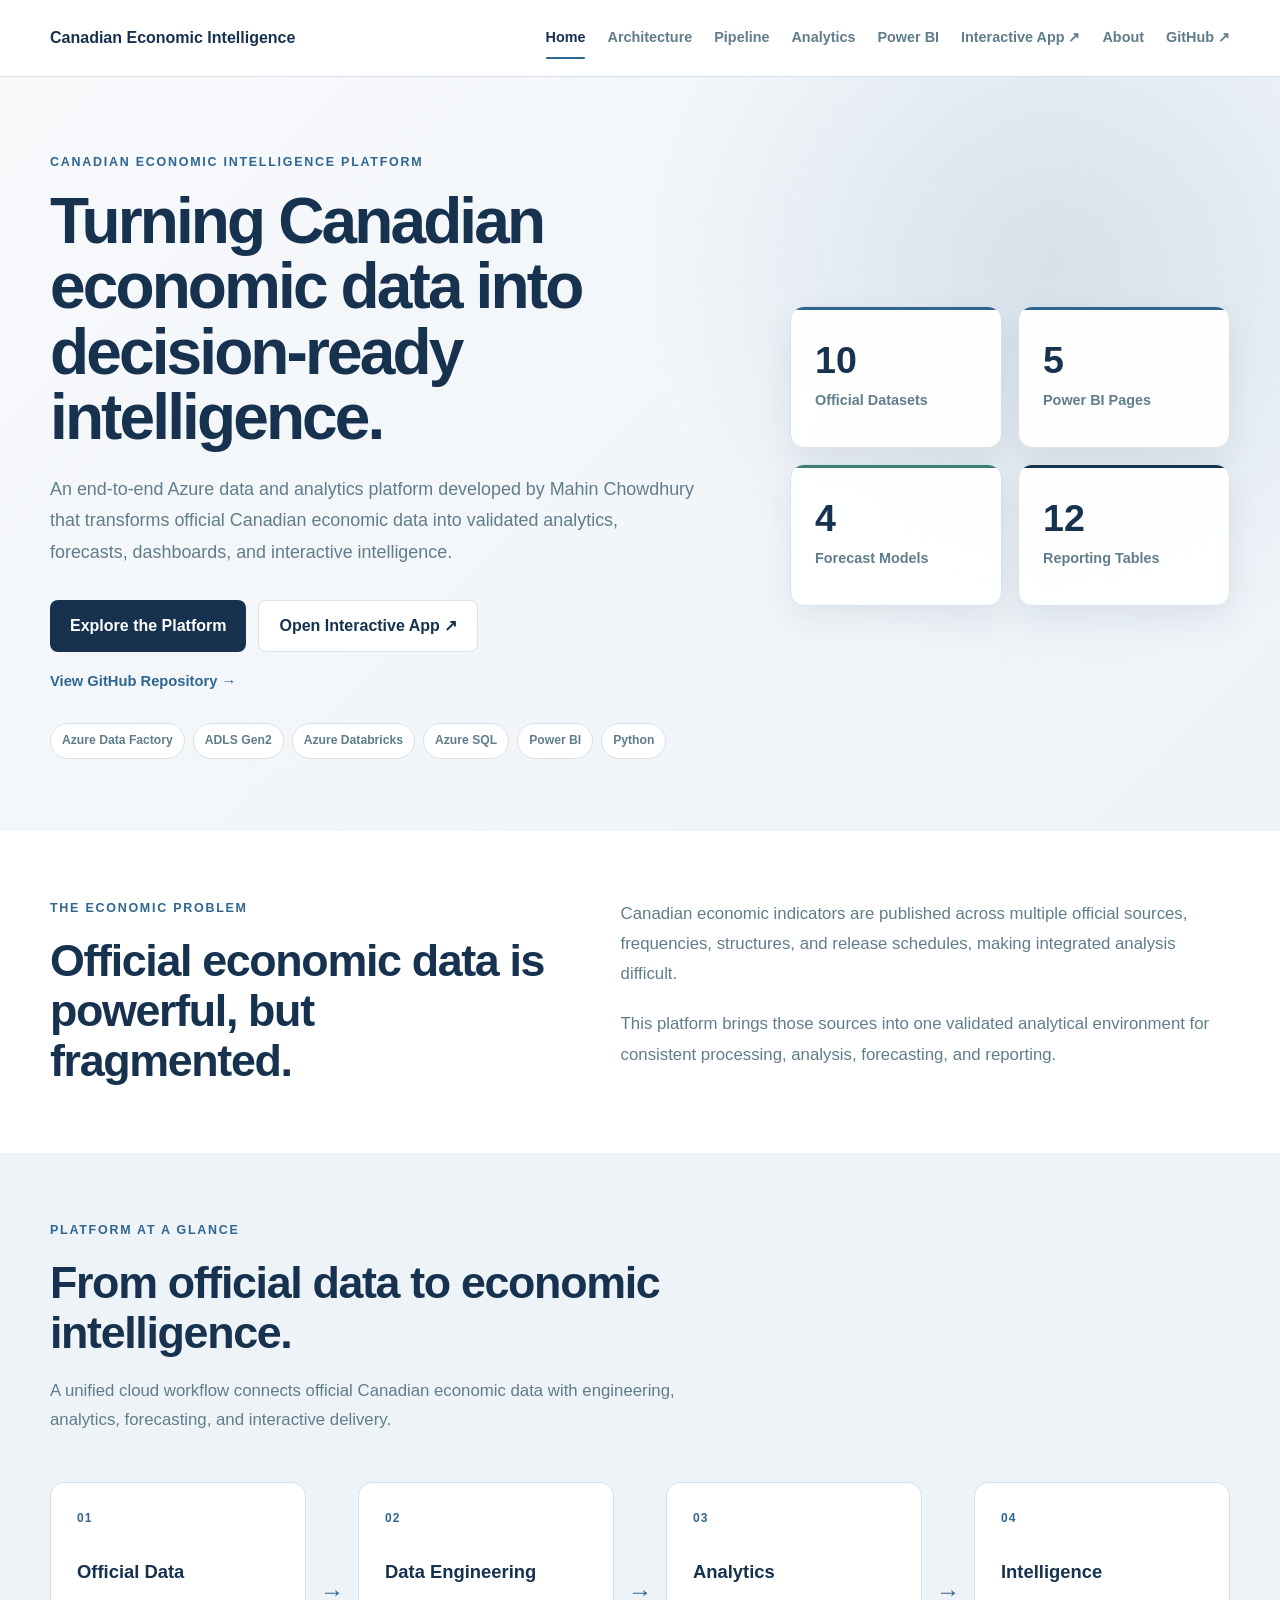
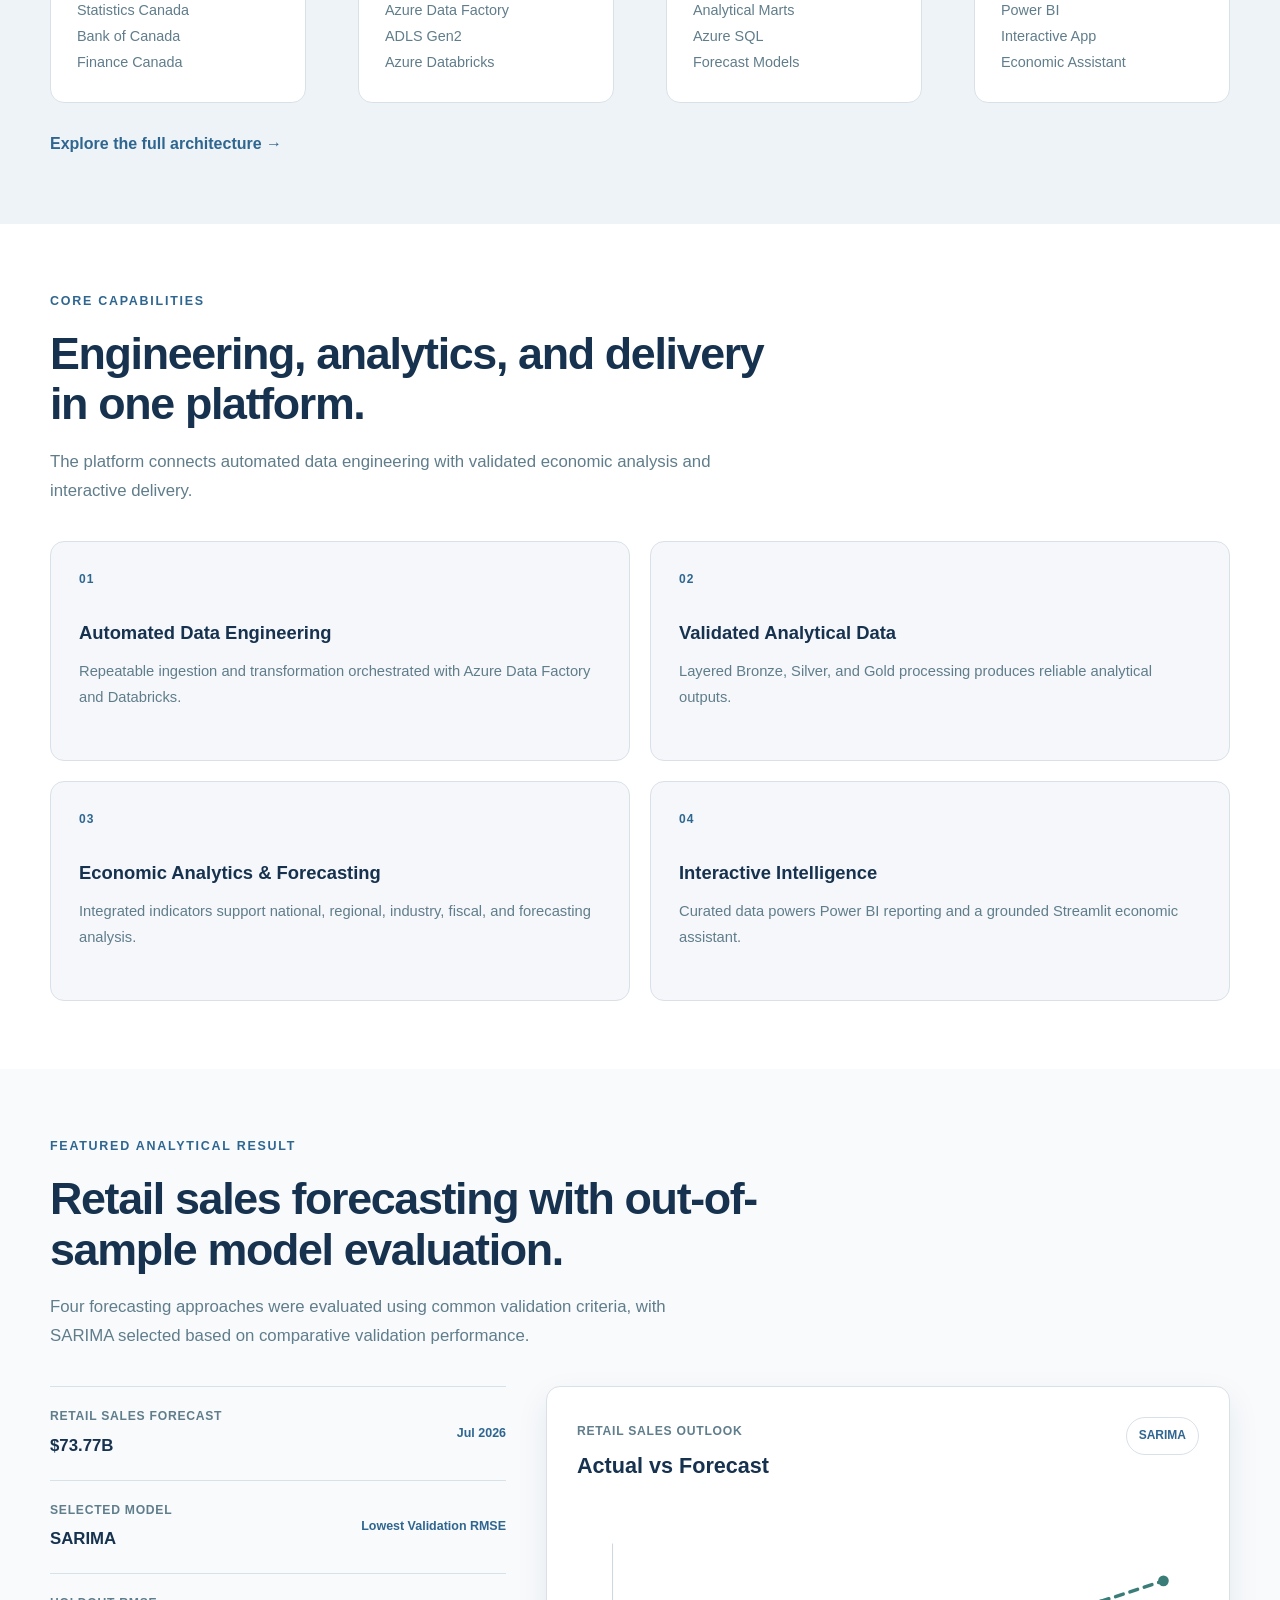
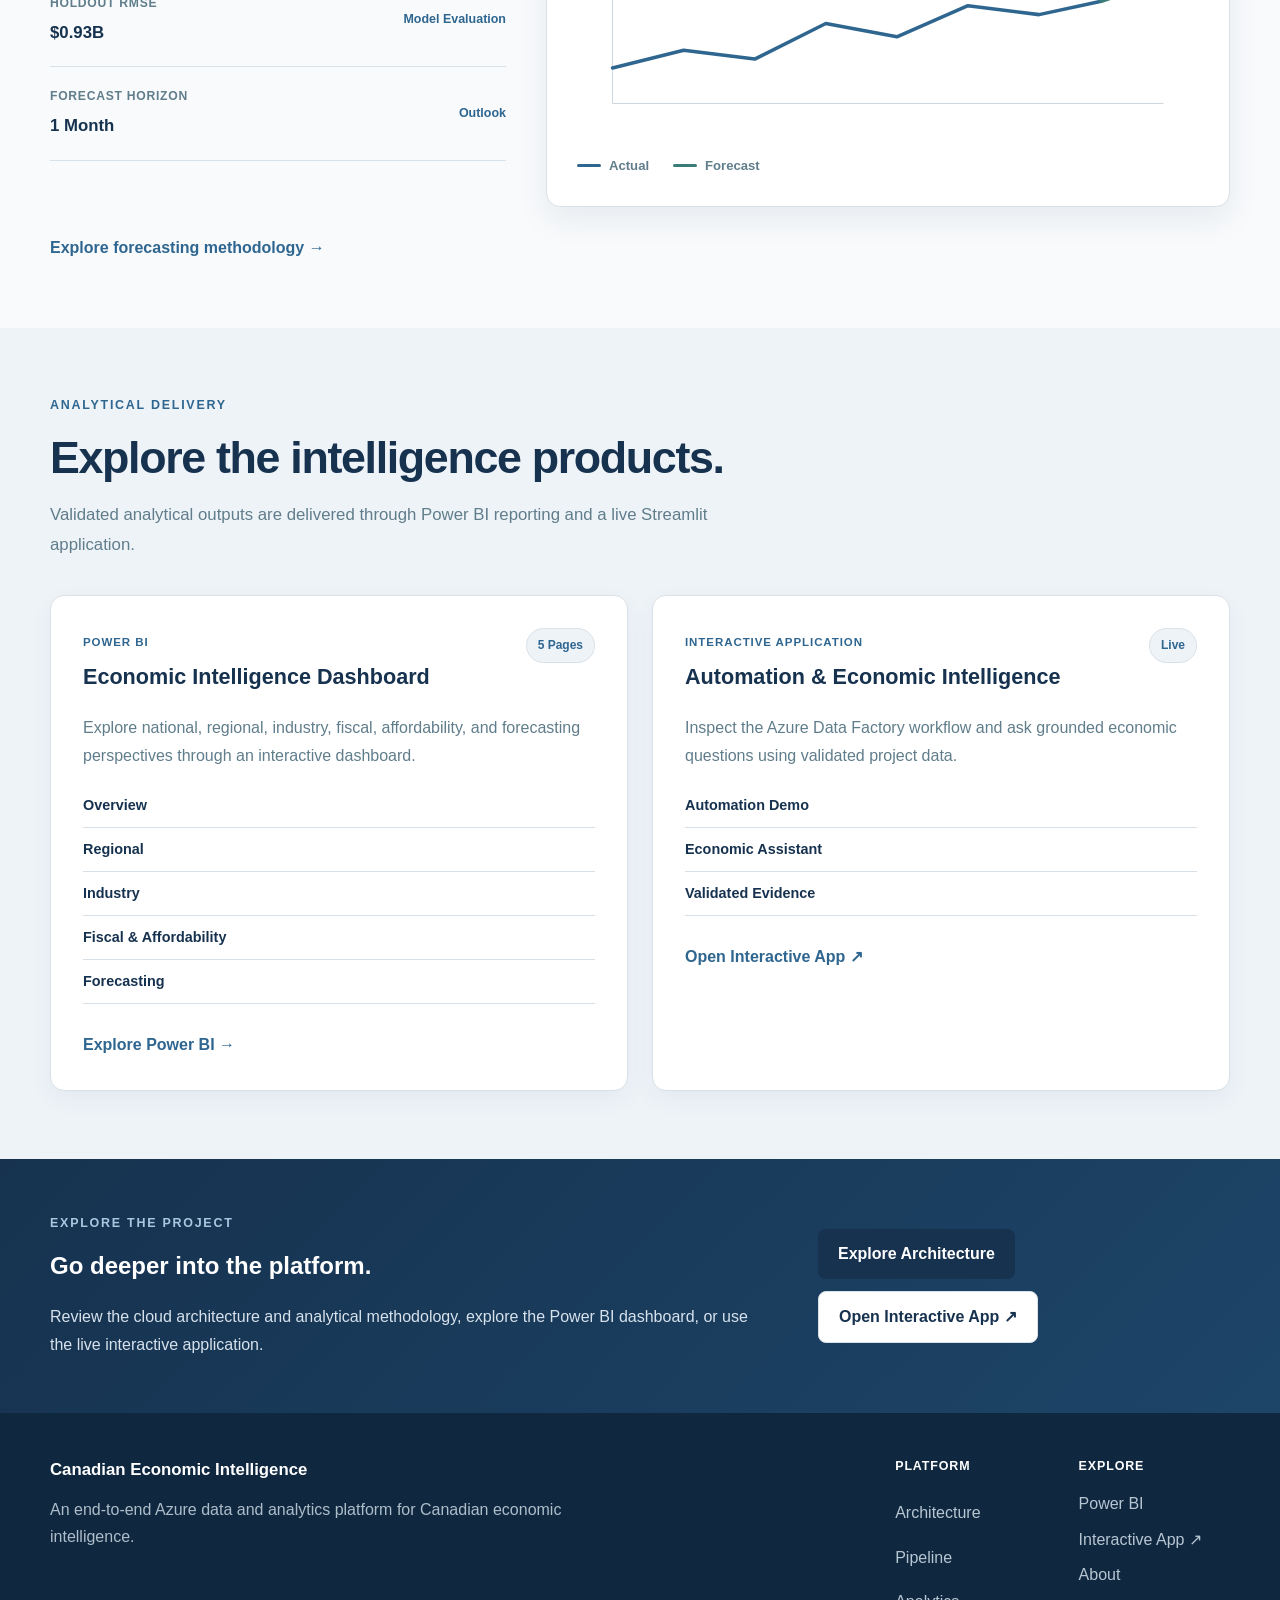
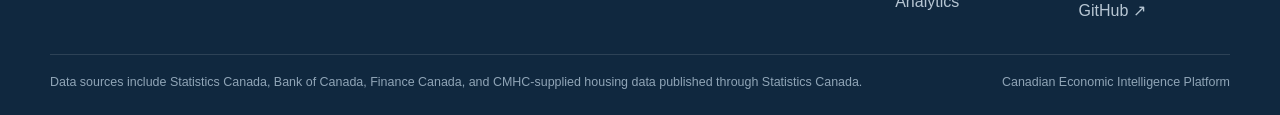
==== commit a53a20f0: "Update index.html" ====
--- a/index.html
+++ b/index.html
@@ -336,8 +336,7 @@
                         <p>
                             Statistics Canada<br>
                             Bank of Canada<br>
-                            Finance Canada<br>
-                            Ontario Finance
+                            Finance Canada
                         </p>
 
                     </article>
@@ -979,14 +978,14 @@
 
                         <a
                             href="pages/architecture.html"
-                            class="button button-primary"
+                            class="btn btn-primary"
                         >
                             Explore Architecture
                         </a>
 
                         <a
                             href="https://canadian-economic-intelligence-platform.streamlit.app/"
-                            class="button button-secondary"
+                            class="btn btn-secondary"
                             target="_blank"
                             rel="noopener noreferrer"
                         >
@@ -1094,8 +1093,8 @@
 
             <p>
                 Data sources include Statistics Canada, Bank of Canada,
-                Finance Canada, Ontario Finance, and CMHC-supplied
-                housing data published through Statistics Canada.
+                Finance Canada, and CMHC-supplied housing data published
+                through Statistics Canada.
             </p>
 
             <p>
--- a/assets/css/styles.css
+++ b/assets/css/styles.css
@@ -105,7 +105,8 @@
     backdrop-filter: blur(12px);
 }
 
-.nav-container {
+.nav-container,
+.header-container {
     min-height: 76px;
 
     display: flex;
@@ -115,7 +116,8 @@
     gap: 32px;
 }
 
-.brand {
+.brand,
+.site-brand {
     flex-shrink: 0;
 
     color: var(--color-navy);
@@ -124,6 +126,34 @@
     font-weight: 700;
 
     white-space: nowrap;
+}
+
+/* Hidden on desktop; enabled by responsive.css at the mobile breakpoint. */
+.mobile-menu-toggle {
+    display: none;
+    width: 44px;
+    height: 44px;
+    padding: 10px;
+    background: transparent;
+    border: 0;
+    border-radius: var(--radius-small);
+    cursor: pointer;
+}
+
+.mobile-menu-toggle span {
+    display: block;
+    width: 22px;
+    height: 2px;
+    margin: 5px auto;
+    background: var(--color-navy);
+    border-radius: 999px;
+    transition:
+        transform var(--transition-fast),
+        opacity var(--transition-fast);
+}
+
+.mobile-menu-toggle:hover {
+    background: var(--color-surface-soft);
 }
 
 .main-nav {
@@ -248,7 +278,8 @@
     margin-top: 32px;
 }
 
-.btn {
+.btn,
+.button {
     display: inline-flex;
     align-items: center;
     justify-content: center;
@@ -270,27 +301,32 @@
         background var(--transition-fast);
 }
 
-.btn:hover {
+.btn:hover,
+.button:hover {
     transform: translateY(-2px);
 }
 
-.btn-primary {
+.btn-primary,
+.button-primary {
     background: var(--color-navy);
     color: #ffffff;
 }
 
-.btn-primary:hover {
+.btn-primary:hover,
+.button-primary:hover {
     box-shadow: var(--shadow-soft);
 }
 
-.btn-secondary {
+.btn-secondary,
+.button-secondary {
     background: var(--color-surface);
     color: var(--color-navy);
 
     border: 1px solid var(--color-border);
 }
 
-.btn-secondary:hover {
+.btn-secondary:hover,
+.button-secondary:hover {
     box-shadow: var(--shadow-soft);
 }
 
@@ -1115,7 +1151,7 @@
     display: grid;
     grid-template-columns: minmax(0, 1.4fr) minmax(320px, 0.6fr);
     gap: 64px;
-    padding: 52px 0 36px;
+    padding: 44px 0 30px;
 }
 
 .footer-title {
@@ -1167,7 +1203,7 @@
     display: flex;
     justify-content: space-between;
     gap: 24px;
-    padding: 22px 0 28px;
+    padding: 18px 0 22px;
     border-top: 1px solid rgba(255, 255, 255, 0.12);
 }
 
@@ -1175,6 +1211,25 @@
     margin: 0;
     color: #90a5b7;
     font-size: 0.78rem;
+}
+
+/* Shared overflow protection for grid and flex content. */
+.hero-container > *,
+.problem-container > *,
+.architecture-detail-panel > *,
+.pipeline-detail-panel > *,
+.pipeline-orchestration-layout > *,
+.pipeline-automation-layout > *,
+.economic-explorer-panel > *,
+.gold-analytics-layout > *,
+.forecast-analysis-layout > *,
+.analytics-serving-layout > *,
+.powerbi-reporting-flow > *,
+.about-objective-layout > *,
+.about-role-layout > *,
+.about-stack-layout > *,
+.about-links-panel > * {
+    min-width: 0;
 }
 
 /* =========================================================
@@ -1188,7 +1243,7 @@
    ========================================================= */
 
 .inner-page-hero {
-    padding: 72px 0 64px;
+    padding: 60px 0 56px;
     background: var(--color-surface-soft);
 }
 
@@ -1210,6 +1265,39 @@
     color: var(--color-text-secondary);
     font-size: 1.05rem;
     line-height: 1.8;
+}
+
+/* Shared vertical rhythm for finalized inner-page sections. */
+.architecture-system-section,
+.medallion-section,
+.analytical-architecture-section,
+.serving-layer-section,
+.architecture-principles-section,
+.next-page-section,
+.pipeline-flow-section,
+.pipeline-orchestration-section,
+.pipeline-evidence-section,
+.pipeline-quality-section,
+.pipeline-automation-section,
+.pipeline-principles-section,
+.analytics-themes-section,
+.economic-themes-section,
+.economic-explorer-section,
+.gold-analytics-section,
+.forecasting-section,
+.analytics-serving-section,
+.analytics-principles-section,
+.powerbi-pages-section,
+.powerbi-embed-section,
+.powerbi-reporting-section,
+.about-objective-section,
+.about-built-section,
+.about-role-section,
+.about-skills-section,
+.about-stack-section,
+.about-links-section {
+    padding-top: 64px;
+    padding-bottom: 64px;
 }
 
 .architecture-summary-strip {
@@ -1410,8 +1498,10 @@
 }
 
 .architecture-detail-grid strong {
+    min-width: 0;
     color: var(--color-navy);
     font-size: 0.88rem;
+    overflow-wrap: anywhere;
 }
 
 
@@ -1941,8 +2031,10 @@
 }
 
 .pipeline-detail-grid strong {
+    min-width: 0;
     color: var(--color-navy);
     font-size: 0.88rem;
+    overflow-wrap: anywhere;
 }
 
 
@@ -2578,10 +2670,10 @@
 
 .forecast-model-row {
     display: grid;
-    grid-template-columns: 40px minmax(0, 1fr) auto;
-    gap: 12px;
+    grid-template-columns: 32px 125px minmax(0, 1fr);
+    gap: 20px;
     align-items: center;
-    padding: 14px 0;
+    padding: 18px 0;
     border-bottom: 1px solid var(--color-border);
 }
 
@@ -2596,13 +2688,17 @@
 }
 
 .forecast-model-row strong {
+    min-width: 0;
     color: var(--color-navy);
     font-size: 0.9rem;
+    line-height: 1.4;
 }
 
 .forecast-model-row small {
+    min-width: 0;
     color: var(--color-text-secondary);
     font-size: 0.75rem;
+    line-height: 1.55;
 }
 
 .forecast-methodology h3 {
@@ -3297,8 +3393,8 @@
     display: grid;
     grid-template-columns: 46px 1fr;
     gap: 16px;
-    min-height: 185px;
-    padding: 26px;
+    min-height: 160px;
+    padding: 24px;
     background: var(--color-surface);
     border-right: 1px solid var(--color-border);
     border-bottom: 1px solid var(--color-border);
@@ -3401,8 +3497,8 @@
 }
 
 .about-skill-group {
-    min-height: 230px;
-    padding: 26px;
+    min-height: 195px;
+    padding: 24px;
     background: var(--color-surface);
     border-right: 1px solid var(--color-border);
     border-bottom: 1px solid var(--color-border);
@@ -3410,7 +3506,7 @@
 
 .about-skill-group > span {
     display: block;
-    margin-bottom: 28px;
+    margin-bottom: 20px;
     color: var(--color-blue);
     font-size: 0.72rem;
     font-weight: 800;
@@ -3538,7 +3634,9 @@
 
 .about-text-link:hover {
     color: #ffffff;
-}\n\n/* =========================================================
+}
+
+/* =========================================================
    PAGE: Home
    SECTION: Refined visual system
    ========================================================= */
@@ -3557,7 +3655,7 @@
 
 .hero {
     min-height: auto;
-    padding: 108px 0 96px;
+    padding: 76px 0 72px;
     background:
         radial-gradient(circle at 82% 25%, rgba(47, 102, 144, 0.14), transparent 34%),
         linear-gradient(135deg, #f7f9fb 0%, #eef3f8 100%);
@@ -3612,8 +3710,8 @@
 .delivery-preview,
 .technology-section,
 .project-cta {
-    padding-top: 88px;
-    padding-bottom: 88px;
+    padding-top: 68px;
+    padding-bottom: 68px;
 }
 
 .problem-section,
@@ -3665,11 +3763,62 @@
 }
 
 .project-cta {
-    padding-top: 72px;
-    padding-bottom: 72px;
+    padding-top: 54px;
+    padding-bottom: 54px;
     background: linear-gradient(135deg, #16324f 0%, #1d4568 100%);
 }
 
 .site-footer {
     background: #10283f;
 }
+
+
+/* =========================================================
+   FINAL SITE-WIDE SPACING PASS
+   Keeps all six portfolio pages visually consistent.
+   ========================================================= */
+
+/* Compact the dark NEXT panels used across inner pages. */
+.next-page-section {
+    padding-top: 52px;
+    padding-bottom: 52px;
+}
+
+/* Pipeline ends with two closely related navigation/demo areas.
+   Keep them compact so the bottom of the Pipeline page does not
+   become disproportionately tall. */
+.pipeline-automation-section {
+    padding-top: 60px;
+    padding-bottom: 60px;
+}
+
+/* Keep section headings close enough to their content. */
+.architecture-system-heading,
+.medallion-heading,
+.serving-layer-heading,
+.architecture-principles-heading,
+.pipeline-flow-heading,
+.pipeline-evidence-heading,
+.pipeline-quality-heading,
+.pipeline-principles-heading,
+.capabilities-heading,
+.insights-preview-heading,
+.delivery-preview-heading {
+    margin-bottom: 36px;
+}
+
+/* Home CTA should read as a transition, not another full-height section. */
+.project-cta-inner {
+    min-height: 0;
+}
+
+/* Slightly tighter spacing between the footer's main content and source line. */
+.footer-main {
+    padding-top: 44px;
+    padding-bottom: 30px;
+}
+
+.footer-bottom {
+    padding-top: 18px;
+    padding-bottom: 22px;
+}
--- a/assets/css/animations.css
+++ b/assets/css/animations.css
@@ -1 +1,38 @@
-/* Portfolio styles maintained by mfchowdhury */+/* =========================================================
+   Canadian Economic Intelligence Platform
+   Shared motion and accessibility preferences
+   ========================================================= */
+
+/* Subtle entry motion for the primary page introduction only. */
+@keyframes page-intro {
+    from {
+        opacity: 0;
+        transform: translateY(10px);
+    }
+
+    to {
+        opacity: 1;
+        transform: translateY(0);
+    }
+}
+
+.hero-content,
+.inner-page-hero-content {
+    animation: page-intro 0.45s ease-out both;
+}
+
+/* Respect operating-system accessibility preferences. */
+@media (prefers-reduced-motion: reduce) {
+    html {
+        scroll-behavior: auto;
+    }
+
+    *,
+    *::before,
+    *::after {
+        animation-duration: 0.01ms !important;
+        animation-iteration-count: 1 !important;
+        transition-duration: 0.01ms !important;
+        scroll-behavior: auto !important;
+    }
+}
--- a/assets/css/responsive.css
+++ b/assets/css/responsive.css
@@ -8,7 +8,8 @@
 
 @media (max-width: 1050px) {
 
-    .nav-container {
+    .nav-container,
+    .header-container {
         gap: 20px;
     }
 
@@ -119,34 +120,7 @@
     .powerbi-principle:nth-child(-n + 2) {
         border-bottom: 1px solid var(--color-border);
     }
-        /* =========================================================
-       PAGE: Live Demo
-       RESPONSIVE: Large tablet
-       ========================================================= */
-
-    .demo-economic-grid {
-        grid-template-columns: repeat(2, minmax(0, 1fr));
-    }
-
-    .demo-principles {
-        grid-template-columns: repeat(2, minmax(0, 1fr));
-    }
-
-    .demo-principle:nth-child(2) {
-        border-right: 0;
-    }
-
-    .demo-principle:nth-child(-n + 2) {
-        border-bottom: 1px solid var(--color-border);
-    }
-
-    .demo-pipeline-flow {
-        grid-template-columns: repeat(5, minmax(0, 1fr));
-    }
-
-    .demo-pipeline-arrow {
-        display: none;
-    }
+
 
         /* =========================================================
        PAGE: About
@@ -267,7 +241,8 @@
         width: 100%;
     }
 
-    .project-cta-actions .btn {
+    .project-cta-actions .btn,
+    .project-cta-actions .button {
         width: 100%;
         justify-content: center;
     }
@@ -300,6 +275,54 @@
 
 
     /* =========================================================
+       PAGE: Architecture
+       RESPONSIVE: Tablet
+       ========================================================= */
+
+    .architecture-summary-strip {
+        grid-template-columns: repeat(2, minmax(0, 1fr));
+    }
+
+    .architecture-summary-item:nth-child(2) {
+        border-right: 0;
+    }
+
+    .architecture-summary-item:nth-child(-n + 2) {
+        border-bottom: 1px solid var(--color-border);
+    }
+
+    .architecture-system,
+    .medallion-flow,
+    .serving-flow {
+        grid-template-columns: 1fr;
+    }
+
+    .architecture-system-arrow,
+    .medallion-arrow,
+    .serving-connector {
+        min-height: 24px;
+        transform: rotate(90deg);
+    }
+
+    .architecture-detail-panel,
+    .analytical-architecture-layout {
+        grid-template-columns: 1fr;
+        gap: 40px;
+    }
+
+    .architecture-principles {
+        grid-template-columns: repeat(2, minmax(0, 1fr));
+    }
+
+    .architecture-principle:nth-child(2) {
+        border-right: 0;
+    }
+
+    .architecture-principle:nth-child(-n + 2) {
+        border-bottom: 1px solid var(--color-border);
+    }
+
+    /* =========================================================
        PAGE: Pipeline
        RESPONSIVE: Tablet
        ========================================================= */
@@ -409,42 +432,6 @@
         transform: rotate(90deg);
     }
 
-        /* =========================================================
-       PAGE: Live Demo
-       RESPONSIVE: Tablet
-       ========================================================= */
-
-    .live-demo-summary-strip {
-        grid-template-columns: repeat(2, minmax(0, 1fr));
-    }
-
-    .live-demo-summary-item:nth-child(2) {
-        border-right: 0;
-    }
-
-    .live-demo-summary-item:nth-child(-n + 2) {
-        border-bottom: 1px solid var(--color-border);
-    }
-
-    .live-demo-overview-layout,
-    .demo-forecast-layout,
-    .demo-quality-layout,
-    .demo-ai-panel {
-        grid-template-columns: 1fr;
-        gap: 40px;
-    }
-
-    .demo-pipeline-flow {
-        grid-template-columns: 1fr;
-    }
-
-    .demo-pipeline-stage {
-        min-height: auto;
-    }
-
-    .demo-ai-panel {
-        align-items: start;
-    }
 
         /* =========================================================
        PAGE: About
@@ -523,6 +510,15 @@
         border-bottom: 0;
     }
 
+    .main-nav a.active::after {
+        display: none;
+    }
+
+    .main-nav.is-open {
+        max-height: calc(100vh - 76px);
+        overflow-y: auto;
+    }
+
     .mobile-menu-toggle.is-open span:nth-child(1) {
         transform: translateY(7px) rotate(45deg);
     }
@@ -550,11 +546,13 @@
         width: min(var(--container-width), calc(100% - 28px));
     }
 
-    .nav-container {
+    .nav-container,
+    .header-container {
         min-height: 68px;
     }
 
-    .brand {
+    .brand,
+    .site-brand {
         font-size: 0.9rem;
     }
 
@@ -580,7 +578,8 @@
         align-items: stretch;
     }
 
-    .btn {
+    .btn,
+    .button {
         width: 100%;
     }
 
@@ -865,65 +864,6 @@
         border-bottom: 0;
     }
 
-        /* =========================================================
-       PAGE: Live Demo
-       RESPONSIVE: Mobile
-       ========================================================= */
-
-    .live-demo-summary-strip {
-        grid-template-columns: 1fr;
-    }
-
-    .live-demo-summary-item {
-        border-right: 0;
-        border-bottom: 1px solid var(--color-border);
-    }
-
-    .live-demo-summary-item:last-child {
-        border-bottom: 0;
-    }
-
-    .streamlit-demo-frame {
-        min-height: 430px;
-    }
-
-    .streamlit-demo-placeholder {
-        padding: 28px 22px;
-    }
-
-    .demo-economic-grid {
-        grid-template-columns: 1fr;
-    }
-
-    .demo-forecast-secondary {
-        grid-template-columns: 1fr;
-    }
-
-    .demo-forecast-secondary div {
-        border-right: 0;
-        border-bottom: 1px solid var(--color-border);
-    }
-
-    .demo-forecast-secondary div:nth-last-child(-n + 2) {
-        border-bottom: 1px solid var(--color-border);
-    }
-
-    .demo-forecast-secondary div:last-child {
-        border-bottom: 0;
-    }
-
-    .demo-principles {
-        grid-template-columns: 1fr;
-    }
-
-    .demo-principle {
-        border-right: 0;
-        border-bottom: 1px solid var(--color-border);
-    }
-
-    .demo-principle:last-child {
-        border-bottom: 0;
-    }
 
         /* =========================================================
        PAGE: About
@@ -972,7 +912,8 @@
 
 @media (max-width: 380px) {
 
-    .brand {
+    .brand,
+    .site-brand {
         max-width: 220px;
         white-space: normal;
         line-height: 1.25;
@@ -1068,7 +1009,8 @@
         flex-direction: column;
     }
 
-    .hero-actions .btn {
+    .hero-actions .btn,
+    .hero-actions .button {
         width: 100%;
     }
 }
